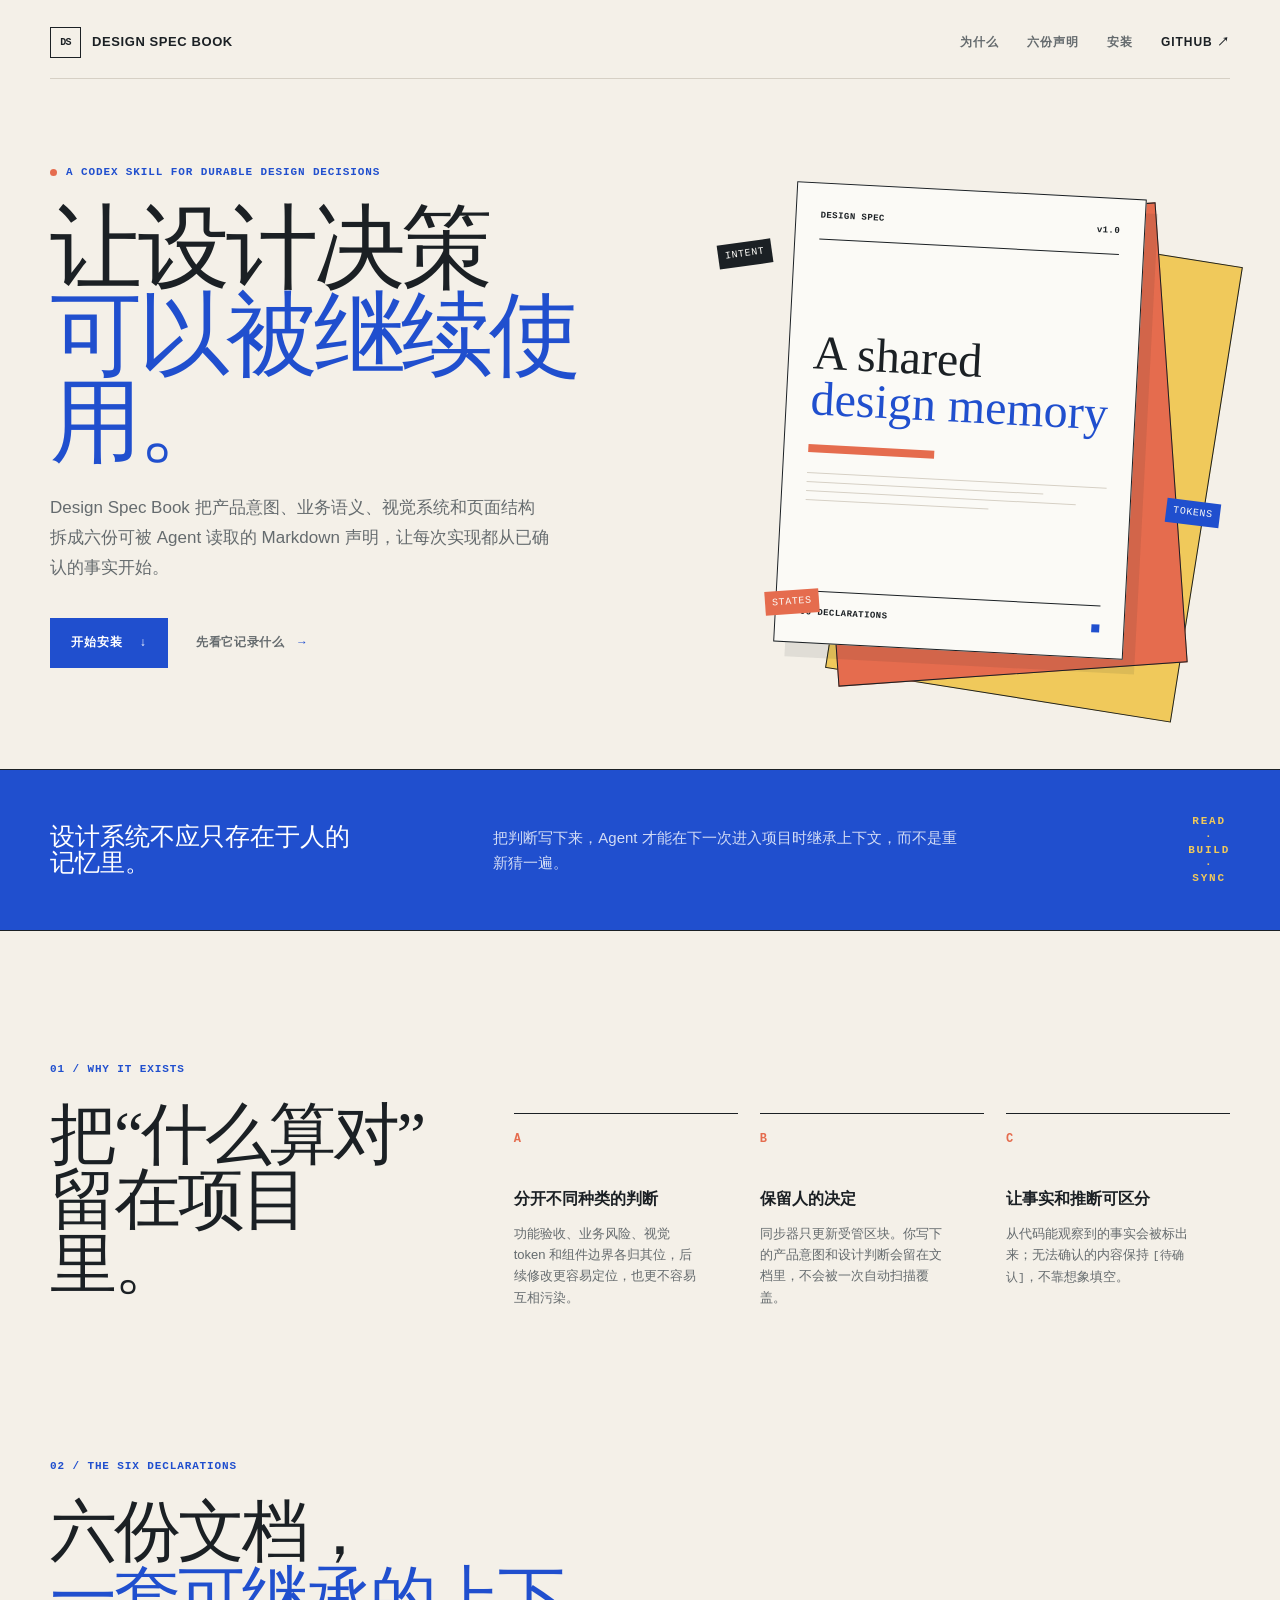
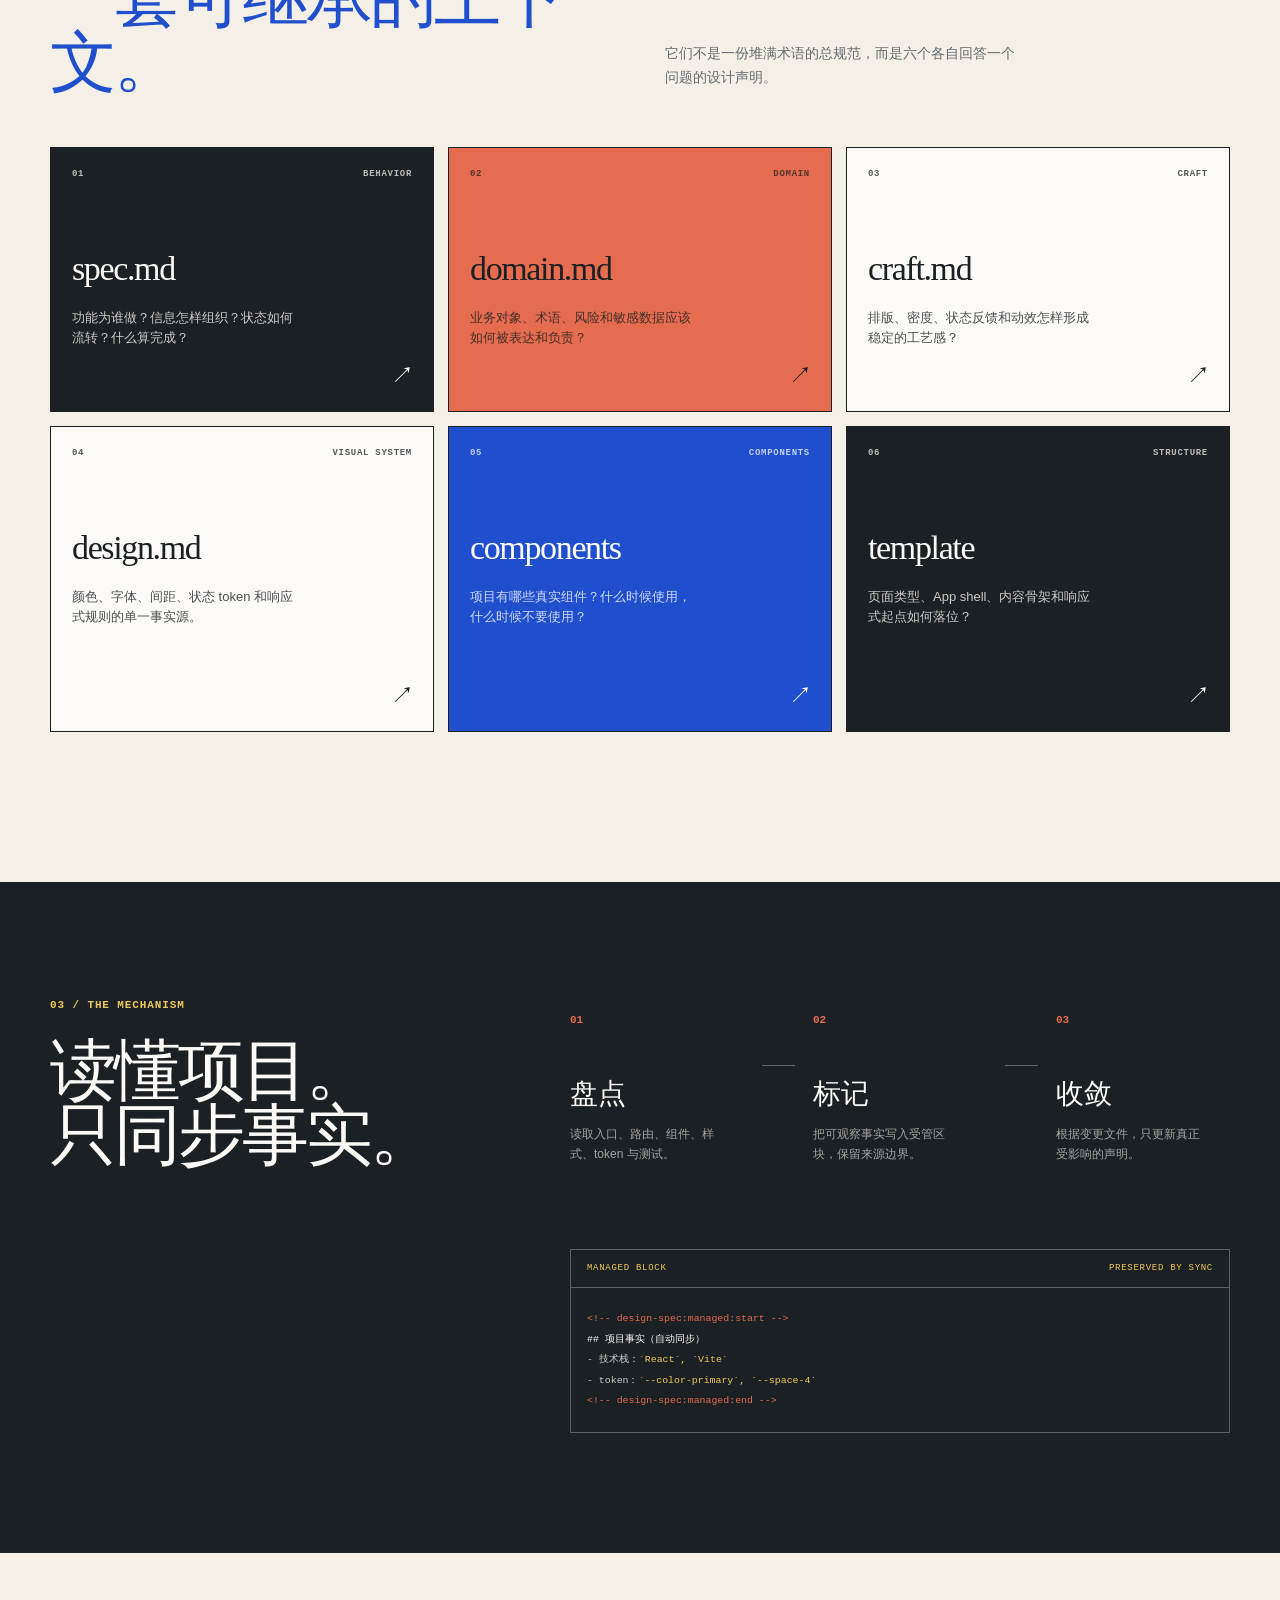
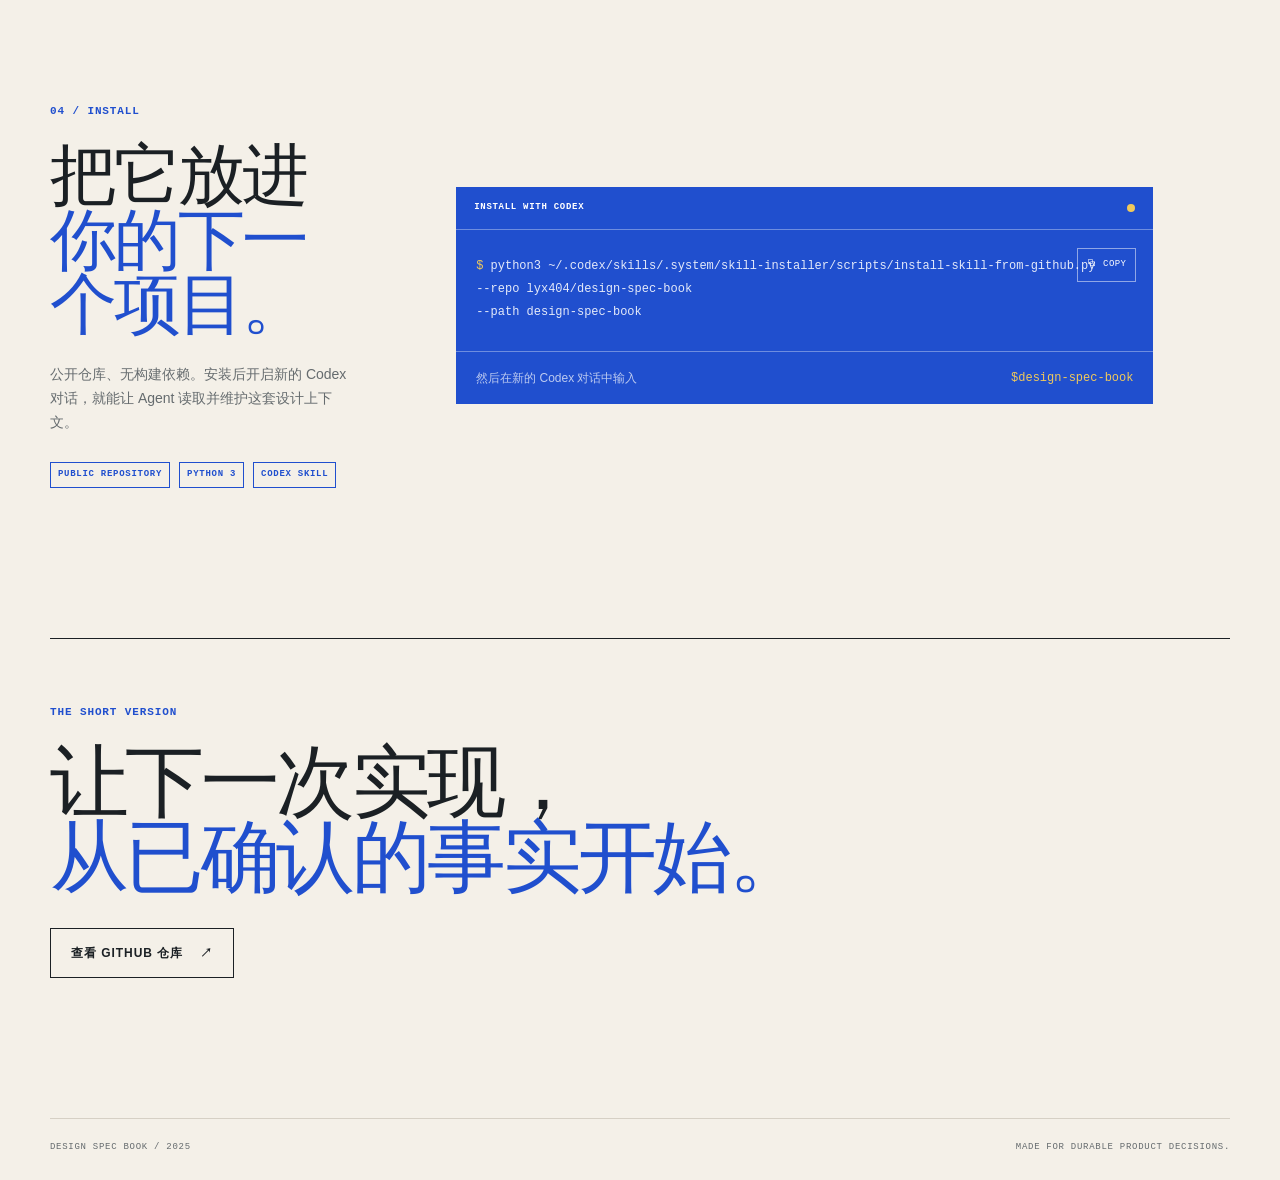
==== index.html @ 571afd81 "Publish introduction site" ====
<!doctype html>
<html lang="zh-CN">
  <head>
    <meta charset="utf-8">
    <meta name="viewport" content="width=device-width, initial-scale=1">
    <meta name="description" content="Design Spec Book：把产品设计判断沉淀成六份可被 Agent 读取、维护和复用的设计声明。">
    <meta name="theme-color" content="#f4f0e8">
    <title>Design Spec Book | 让设计决策可以被继续使用</title>
    <link rel="stylesheet" href="styles.css">
  </head>
  <body>
    <header class="site-header">
      <a class="brand" href="#top" aria-label="Design Spec Book 首页">
        <span class="brand-mark" aria-hidden="true">DS</span>
        <span>Design Spec Book</span>
      </a>
      <nav class="site-nav" aria-label="主导航">
        <a href="#why">为什么</a>
        <a href="#documents">六份声明</a>
        <a href="#install">安装</a>
        <a class="nav-github" href="https://github.com/lyx404/design-spec-book" target="_blank" rel="noreferrer">GitHub <span aria-hidden="true">↗</span></a>
      </nav>
    </header>

    <main id="top">
      <section class="hero section-shell" aria-labelledby="hero-title">
        <div class="hero-copy">
          <p class="eyebrow"><span class="eyebrow-dot" aria-hidden="true"></span> A Codex skill for durable design decisions</p>
          <h1 id="hero-title">让设计决策<br><em>可以被继续使用。</em></h1>
          <p class="hero-lede">Design Spec Book 把产品意图、业务语义、视觉系统和页面结构拆成六份可被 Agent 读取的 Markdown 声明，让每次实现都从已确认的事实开始。</p>
          <div class="hero-actions">
            <a class="button button-primary" href="#install">开始安装 <span aria-hidden="true">↓</span></a>
            <a class="text-link" href="#documents">先看它记录什么 <span aria-hidden="true">→</span></a>
          </div>
        </div>
        <div class="hero-art" aria-label="六份设计声明组成的文档架构示意" role="img">
          <div class="paper paper-back"></div>
          <div class="paper paper-mid"></div>
          <div class="paper paper-front">
            <div class="paper-topline"><span>DESIGN SPEC</span><span>v1.0</span></div>
            <div class="paper-title">A shared<br><strong>design memory</strong></div>
            <div class="paper-rule"></div>
            <div class="paper-lines"><i></i><i></i><i></i><i></i></div>
            <div class="paper-footer"><span>06 DECLARATIONS</span><span class="paper-dot" aria-hidden="true"></span></div>
          </div>
          <span class="art-label label-one">intent</span>
          <span class="art-label label-two">tokens</span>
          <span class="art-label label-three">states</span>
        </div>
      </section>

      <section class="signal-band" aria-label="核心价值">
        <div class="section-shell signal-grid">
          <p class="signal-kicker">设计系统不应只存在于人的记忆里。</p>
          <p class="signal-copy">把判断写下来，Agent 才能在下一次进入项目时继承上下文，而不是重新猜一遍。</p>
          <div class="signal-stamp">READ<br>·<br>BUILD<br>·<br>SYNC</div>
        </div>
      </section>

      <section class="section-shell why-section" id="why" aria-labelledby="why-title">
        <div class="section-heading">
          <p class="eyebrow">01 / Why it exists</p>
          <h2 id="why-title">把“什么算对”<br>留在项目里。</h2>
        </div>
        <div class="why-grid">
          <article class="why-item">
            <span class="why-number">A</span>
            <h3>分开不同种类的判断</h3>
            <p>功能验收、业务风险、视觉 token 和组件边界各归其位，后续修改更容易定位，也更不容易互相污染。</p>
          </article>
          <article class="why-item">
            <span class="why-number">B</span>
            <h3>保留人的决定</h3>
            <p>同步器只更新受管区块。你写下的产品意图和设计判断会留在文档里，不会被一次自动扫描覆盖。</p>
          </article>
          <article class="why-item">
            <span class="why-number">C</span>
            <h3>让事实和推断可区分</h3>
            <p>从代码能观察到的事实会被标出来；无法确认的内容保持 <code>[待确认]</code>，不靠想象填空。</p>
          </article>
        </div>
      </section>

      <section class="section-shell documents-section" id="documents" aria-labelledby="documents-title">
        <div class="section-heading section-heading-wide">
          <p class="eyebrow">02 / The six declarations</p>
          <h2 id="documents-title">六份文档，<br><em>一套可继承的上下文。</em></h2>
          <p class="section-intro">它们不是一份堆满术语的总规范，而是六个各自回答一个问题的设计声明。</p>
        </div>
        <div class="document-grid">
          <article class="doc-card doc-card-dark">
            <div class="doc-card-top"><span>01</span><span>BEHAVIOR</span></div>
            <h3>spec.md</h3>
            <p>功能为谁做？信息怎样组织？状态如何流转？什么算完成？</p>
            <span class="doc-arrow" aria-hidden="true">↗</span>
          </article>
          <article class="doc-card doc-card-coral">
            <div class="doc-card-top"><span>02</span><span>DOMAIN</span></div>
            <h3>domain.md</h3>
            <p>业务对象、术语、风险和敏感数据应该如何被表达和负责？</p>
            <span class="doc-arrow" aria-hidden="true">↗</span>
          </article>
          <article class="doc-card doc-card-paper">
            <div class="doc-card-top"><span>03</span><span>CRAFT</span></div>
            <h3>craft.md</h3>
            <p>排版、密度、状态反馈和动效怎样形成稳定的工艺感？</p>
            <span class="doc-arrow" aria-hidden="true">↗</span>
          </article>
          <article class="doc-card doc-card-paper">
            <div class="doc-card-top"><span>04</span><span>VISUAL SYSTEM</span></div>
            <h3>design.md</h3>
            <p>颜色、字体、间距、状态 token 和响应式规则的单一事实源。</p>
            <span class="doc-arrow" aria-hidden="true">↗</span>
          </article>
          <article class="doc-card doc-card-blue">
            <div class="doc-card-top"><span>05</span><span>COMPONENTS</span></div>
            <h3>components</h3>
            <p>项目有哪些真实组件？什么时候使用，什么时候不要使用？</p>
            <span class="doc-arrow" aria-hidden="true">↗</span>
          </article>
          <article class="doc-card doc-card-tall doc-card-dark">
            <div class="doc-card-top"><span>06</span><span>STRUCTURE</span></div>
            <h3>template</h3>
            <p>页面类型、App shell、内容骨架和响应式起点如何落位？</p>
            <span class="doc-arrow" aria-hidden="true">↗</span>
          </article>
        </div>
      </section>

      <section class="mechanism-section" aria-labelledby="mechanism-title">
        <div class="section-shell mechanism-inner">
          <div class="section-heading">
            <p class="eyebrow">03 / The mechanism</p>
            <h2 id="mechanism-title">读懂项目。<br>只同步事实。</h2>
          </div>
          <div class="mechanism-flow">
            <div class="flow-step"><span class="flow-index">01</span><strong>盘点</strong><p>读取入口、路由、组件、样式、token 与测试。</p></div>
            <div class="flow-line" aria-hidden="true"></div>
            <div class="flow-step"><span class="flow-index">02</span><strong>标记</strong><p>把可观察事实写入受管区块，保留来源边界。</p></div>
            <div class="flow-line" aria-hidden="true"></div>
            <div class="flow-step"><span class="flow-index">03</span><strong>收敛</strong><p>根据变更文件，只更新真正受影响的声明。</p></div>
          </div>
          <div class="managed-example">
            <div class="managed-top"><span>managed block</span><span>preserved by sync</span></div>
            <pre><code><span class="comment">&lt;!-- design-spec:managed:start --&gt;</span>
<span class="heading">## 项目事实（自动同步）</span>
- 技术栈：<span class="value">&#96;React&#96;, &#96;Vite&#96;</span>
- token：<span class="value">&#96;--color-primary&#96;, &#96;--space-4&#96;</span>
<span class="comment">&lt;!-- design-spec:managed:end --&gt;</span></code></pre>
          </div>
        </div>
      </section>

      <section class="install-section section-shell" id="install" aria-labelledby="install-title">
        <div class="install-copy">
          <p class="eyebrow">04 / Install</p>
          <h2 id="install-title">把它放进<br><em>你的下一个项目。</em></h2>
          <p>公开仓库、无构建依赖。安装后开启新的 Codex 对话，就能让 Agent 读取并维护这套设计上下文。</p>
          <div class="install-notes"><span>PUBLIC REPOSITORY</span><span>PYTHON 3</span><span>CODEX SKILL</span></div>
        </div>
        <div class="command-panel">
          <div class="command-panel-head"><span>INSTALL WITH CODEX</span><span class="terminal-light" aria-hidden="true"></span></div>
          <div class="command-box">
            <code><span class="prompt">$</span> python3 ~/.codex/skills/.system/skill-installer/scripts/install-skill-from-github.py<br>  --repo lyx404/design-spec-book<br>  --path design-spec-book</code>
            <button class="copy-button" type="button" data-copy="python3 ~/.codex/skills/.system/skill-installer/scripts/install-skill-from-github.py --repo lyx404/design-spec-book --path design-spec-book" aria-label="复制安装命令" title="复制安装命令"><span aria-hidden="true">⧉</span><span class="copy-label">Copy</span></button>
          </div>
          <div class="command-next"><span>然后在新的 Codex 对话中输入</span><code>$design-spec-book</code></div>
        </div>
      </section>

      <section class="closing-section section-shell" aria-labelledby="closing-title">
        <div class="closing-rule"></div>
        <p class="eyebrow">The short version</p>
        <h2 id="closing-title">让下一次实现，<br><span>从已确认的事实开始。</span></h2>
        <a class="button button-secondary" href="https://github.com/lyx404/design-spec-book" target="_blank" rel="noreferrer">查看 GitHub 仓库 <span aria-hidden="true">↗</span></a>
      </section>
    </main>

    <footer class="site-footer section-shell">
      <span>DESIGN SPEC BOOK / 2025</span>
      <span>Made for durable product decisions.</span>
    </footer>

    <script src="app.js"></script>
  </body>
</html>
---- styles.css ----
:root {
  --canvas: #f4f0e8;
  --paper: #fbfaf6;
  --ink: #1b2024;
  --muted: #656b6e;
  --line: #d6d0c5;
  --blue: #204fce;
  --blue-deep: #102e7c;
  --coral: #e56c4e;
  --yellow: #f0c95b;
  --sans: "Avenir Next", "Helvetica Neue", "Noto Sans SC", sans-serif;
  --display: "Iowan Old Style", "Baskerville", "Times New Roman", serif;
  --mono: "SFMono-Regular", "Cascadia Code", "Roboto Mono", monospace;
  --max: 1180px;
}

* { box-sizing: border-box; }
html { scroll-behavior: smooth; }
body { margin: 0; background: var(--canvas); color: var(--ink); font-family: var(--sans); font-size: 16px; line-height: 1.55; }
a { color: inherit; text-decoration: none; }
button { font: inherit; }
.section-shell { width: min(var(--max), calc(100% - 64px)); margin: 0 auto; }
.site-header { display: flex; align-items: center; justify-content: space-between; width: min(var(--max), calc(100% - 64px)); margin: 0 auto; padding: 27px 0 20px; border-bottom: 1px solid var(--line); }
.brand { display: inline-flex; align-items: center; gap: 11px; font-size: 13px; font-weight: 700; letter-spacing: .045em; text-transform: uppercase; }
.brand-mark { display: grid; width: 31px; height: 31px; place-items: center; border: 1px solid var(--ink); font-family: var(--mono); font-size: 10px; letter-spacing: -.08em; }
.site-nav { display: flex; align-items: center; gap: 28px; color: var(--muted); font-size: 12px; font-weight: 600; letter-spacing: .08em; text-transform: uppercase; }
.site-nav a { transition: color .2s ease; }
.site-nav a:hover, .site-nav a:focus-visible { color: var(--blue); }
.nav-github { color: var(--ink); }
.hero { display: grid; grid-template-columns: minmax(0, 1.04fr) minmax(390px, .96fr); align-items: center; min-height: 690px; gap: 80px; padding: 68px 0 84px; }
.eyebrow { display: flex; align-items: center; gap: 9px; margin: 0 0 24px; color: var(--blue); font-family: var(--mono); font-size: 11px; font-weight: 600; letter-spacing: .08em; text-transform: uppercase; }
.eyebrow-dot { width: 7px; height: 7px; border-radius: 50%; background: var(--coral); }
h1, h2, h3, p { margin-top: 0; }
h1, h2 { letter-spacing: -.045em; }
h1 { max-width: 650px; margin-bottom: 28px; font-family: var(--display); font-size: clamp(58px, 7.2vw, 100px); font-weight: 400; line-height: .94; }
h1 em, h2 em { color: var(--blue); font-style: normal; }
.hero-lede { max-width: 500px; margin-bottom: 35px; color: var(--muted); font-size: 17px; line-height: 1.75; }
.hero-actions { display: flex; align-items: center; gap: 28px; }
.button { display: inline-flex; align-items: center; gap: 17px; min-height: 50px; padding: 0 20px; border: 1px solid transparent; font-size: 12px; font-weight: 700; letter-spacing: .08em; text-transform: uppercase; transition: transform .2s ease, background-color .2s ease, color .2s ease; }
.button:hover, .button:focus-visible { transform: translateY(-2px); }
.button-primary { background: var(--blue); color: white; }
.button-primary:hover, .button-primary:focus-visible { background: var(--blue-deep); }
.button-secondary { border-color: var(--ink); }
.button-secondary:hover, .button-secondary:focus-visible { background: var(--ink); color: var(--paper); }
.text-link { color: var(--muted); font-size: 12px; font-weight: 700; letter-spacing: .06em; text-transform: uppercase; }
.text-link span { display: inline-block; margin-left: 7px; color: var(--blue); transition: transform .2s ease; }
.text-link:hover span, .text-link:focus-visible span { transform: translateX(4px); }
.hero-art { position: relative; min-height: 470px; }
.paper { position: absolute; width: min(350px, 72%); aspect-ratio: .76; border: 1px solid var(--ink); }
.paper-back { top: 12%; right: 4%; background: var(--yellow); transform: rotate(9deg); }
.paper-mid { top: 7%; right: 11%; background: var(--coral); transform: rotate(-4deg); }
.paper-front { top: 2%; right: 18%; display: flex; flex-direction: column; padding: 26px 24px 22px; background: var(--paper); box-shadow: 12px 14px 0 rgba(27, 32, 36, .09); transform: rotate(3deg); }
.paper-topline, .paper-footer { display: flex; align-items: center; justify-content: space-between; font-family: var(--mono); font-size: 9px; font-weight: 700; letter-spacing: .05em; }
.paper-topline { padding-bottom: 15px; border-bottom: 1px solid var(--ink); }
.paper-title { margin-top: auto; margin-bottom: 23px; font-family: var(--display); font-size: clamp(30px, 3.8vw, 48px); line-height: .96; }
.paper-title strong { color: var(--blue); font-weight: 400; }
.paper-rule { height: 8px; width: 42%; margin-bottom: 20px; background: var(--coral); }
.paper-lines { display: grid; gap: 8px; margin-bottom: auto; }
.paper-lines i { display: block; height: 1px; width: 100%; background: var(--line); }
.paper-lines i:nth-child(2) { width: 79%; }
.paper-lines i:nth-child(3) { width: 90%; }
.paper-lines i:nth-child(4) { width: 61%; }
.paper-footer { padding-top: 15px; border-top: 1px solid var(--ink); }
.paper-dot { width: 8px; height: 8px; background: var(--blue); }
.art-label { position: absolute; padding: 4px 7px; background: var(--ink); color: var(--paper); font-family: var(--mono); font-size: 10px; letter-spacing: .06em; text-transform: uppercase; }
.label-one { top: 13%; left: 3%; transform: rotate(-8deg); }
.label-two { top: 68%; right: 2%; background: var(--blue); transform: rotate(7deg); }
.label-three { bottom: 8%; left: 12%; background: var(--coral); transform: rotate(-4deg); }
.signal-band { border-top: 1px solid var(--ink); border-bottom: 1px solid var(--ink); background: var(--blue); color: white; }
.signal-grid { display: grid; grid-template-columns: 1.1fr 1.5fr .4fr; align-items: center; min-height: 160px; gap: 40px; }
.signal-kicker { max-width: 300px; margin: 0; font-family: var(--display); font-size: 25px; line-height: 1.05; }
.signal-copy { max-width: 470px; margin: 0; color: rgba(255, 255, 255, .8); font-size: 15px; line-height: 1.7; }
.signal-stamp { justify-self: end; color: var(--yellow); font-family: var(--mono); font-size: 11px; font-weight: 700; letter-spacing: .16em; line-height: 1.3; text-align: center; }
.why-section { display: grid; grid-template-columns: minmax(230px, .75fr) 1.4fr; gap: 80px; padding: 130px 0 150px; }
.section-heading h2 { margin-bottom: 0; font-family: var(--display); font-size: clamp(45px, 5.2vw, 72px); font-weight: 400; line-height: .98; }
.why-grid { display: grid; grid-template-columns: repeat(3, 1fr); gap: 22px; padding-top: 52px; }
.why-item { padding-top: 16px; border-top: 1px solid var(--ink); }
.why-number { display: block; margin-bottom: 40px; color: var(--coral); font-family: var(--mono); font-size: 12px; font-weight: 700; }
.why-item h3 { max-width: 175px; margin-bottom: 14px; font-size: 16px; line-height: 1.25; }
.why-item p { max-width: 190px; margin: 0; color: var(--muted); font-size: 13px; line-height: 1.65; }
code { font-family: var(--mono); font-size: .9em; }
.documents-section { padding: 0 0 150px; }
.section-heading-wide { display: grid; grid-template-columns: 1fr 1fr; column-gap: 50px; align-items: end; margin-bottom: 52px; }
.section-heading-wide .eyebrow { grid-column: 1 / -1; }
.section-intro { max-width: 350px; margin: 0 0 5px; color: var(--muted); font-size: 14px; line-height: 1.7; }
.document-grid { display: grid; grid-template-columns: repeat(3, 1fr); gap: 14px; }
.doc-card { position: relative; min-height: 265px; padding: 20px 21px 21px; border: 1px solid var(--ink); transition: transform .22s ease; }
.doc-card:hover { transform: translateY(-5px); }
.doc-card-dark { background: var(--ink); color: var(--paper); }
.doc-card-coral { background: var(--coral); color: var(--ink); }
.doc-card-paper { background: var(--paper); }
.doc-card-blue { background: var(--blue); color: white; }
.doc-card-tall { min-height: 306px; }
.doc-card-top { display: flex; justify-content: space-between; color: inherit; font-family: var(--mono); font-size: 9px; font-weight: 700; letter-spacing: .08em; opacity: .72; }
.doc-card h3 { margin: 61px 0 12px; font-family: var(--display); font-size: 34px; font-weight: 400; letter-spacing: -.04em; }
.doc-card p { max-width: 225px; margin: 0; font-size: 13px; line-height: 1.6; opacity: .78; }
.doc-arrow { position: absolute; right: 19px; bottom: 17px; font-size: 23px; }
.mechanism-section { background: var(--ink); color: var(--paper); }
.mechanism-inner { display: grid; grid-template-columns: .8fr 1.2fr; gap: 80px; padding-top: 115px; padding-bottom: 120px; }
.mechanism-inner .eyebrow { color: var(--yellow); }
.mechanism-flow { display: grid; grid-template-columns: 1fr auto 1fr auto 1fr; align-items: start; gap: 18px; padding-top: 15px; }
.flow-index { display: block; margin-bottom: 43px; color: var(--coral); font-family: var(--mono); font-size: 11px; font-weight: 700; }
.flow-step strong { display: block; margin-bottom: 10px; font-family: var(--display); font-size: 28px; font-weight: 400; }
.flow-step p { max-width: 145px; margin: 0; color: rgba(251, 250, 246, .6); font-size: 12px; line-height: 1.65; }
.flow-line { width: 33px; height: 1px; margin-top: 53px; background: rgba(251, 250, 246, .3); }
.managed-example { grid-column: 2; margin-top: 0; border: 1px solid rgba(251, 250, 246, .3); }
.managed-top { display: flex; justify-content: space-between; padding: 12px 16px; border-bottom: 1px solid rgba(251, 250, 246, .3); color: var(--yellow); font-family: var(--mono); font-size: 9px; letter-spacing: .08em; text-transform: uppercase; }
.managed-example pre { overflow-x: auto; margin: 0; padding: 20px 16px 22px; color: rgba(251, 250, 246, .78); font-family: var(--mono); font-size: 11px; line-height: 1.85; }
.managed-example .comment { color: var(--coral); }
.managed-example .heading { color: var(--paper); }
.managed-example .value { color: var(--yellow); }
.install-section { display: grid; grid-template-columns: .8fr 1.2fr; align-items: center; gap: 100px; padding-top: 150px; padding-bottom: 150px; }
.install-copy h2 { margin-bottom: 25px; font-family: var(--display); font-size: clamp(46px, 5.2vw, 74px); font-weight: 400; line-height: .97; }
.install-copy > p:not(.eyebrow) { max-width: 360px; margin-bottom: 28px; color: var(--muted); font-size: 14px; line-height: 1.7; }
.install-notes { display: flex; flex-wrap: wrap; gap: 9px; color: var(--blue); font-family: var(--mono); font-size: 9px; font-weight: 700; letter-spacing: .08em; }
.install-notes span { padding: 5px 7px; border: 1px solid var(--blue); }
.command-panel { background: var(--blue); color: white; }
.command-panel-head { display: flex; align-items: center; justify-content: space-between; padding: 14px 18px; border-bottom: 1px solid rgba(255, 255, 255, .35); font-family: var(--mono); font-size: 9px; font-weight: 700; letter-spacing: .08em; }
.terminal-light { width: 8px; height: 8px; border-radius: 50%; background: var(--yellow); }
.command-box { position: relative; padding: 25px 58px 27px 20px; }
.command-box code { display: block; color: rgba(255, 255, 255, .88); font-size: 12px; line-height: 1.9; white-space: nowrap; }
.prompt { color: var(--yellow); }
.copy-button { position: absolute; top: 18px; right: 17px; display: inline-flex; align-items: center; gap: 7px; min-height: 34px; padding: 0 9px; border: 1px solid rgba(255, 255, 255, .5); background: transparent; color: white; cursor: pointer; font-family: var(--mono); font-size: 9px; letter-spacing: .05em; text-transform: uppercase; transition: background-color .2s ease, color .2s ease; }
.copy-button:hover, .copy-button:focus-visible { background: white; color: var(--blue); }
.command-next { display: flex; align-items: center; justify-content: space-between; gap: 20px; padding: 17px 20px; border-top: 1px solid rgba(255, 255, 255, .35); color: rgba(255, 255, 255, .7); font-size: 12px; }
.command-next code { color: var(--yellow); font-size: 12px; }
.closing-section { padding-bottom: 140px; }
.closing-rule { width: 100%; height: 1px; margin-bottom: 65px; background: var(--ink); }
.closing-section h2 { margin-bottom: 34px; font-family: var(--display); font-size: clamp(48px, 6.2vw, 88px); font-weight: 400; line-height: .94; }
.closing-section h2 span { color: var(--blue); }
.site-footer { display: flex; justify-content: space-between; padding: 22px 0 25px; border-top: 1px solid var(--line); color: var(--muted); font-family: var(--mono); font-size: 9px; letter-spacing: .08em; text-transform: uppercase; }

:focus-visible { outline: 3px solid var(--coral); outline-offset: 4px; }
@media (max-width: 860px) {
  .section-shell, .site-header { width: min(100% - 40px, var(--max)); }
  .site-nav { gap: 14px; }
  .site-nav a:not(.nav-github) { display: none; }
  .hero { grid-template-columns: 1fr; gap: 40px; min-height: auto; padding: 78px 0 80px; }
  .hero-art { min-height: 420px; max-width: 520px; width: 100%; margin: 0 auto; }
  .paper-front { right: 20%; }
  .signal-grid { grid-template-columns: 1fr 1fr; min-height: auto; padding: 33px 0; }
  .signal-stamp { display: none; }
  .why-section, .mechanism-inner, .install-section { grid-template-columns: 1fr; gap: 45px; }
  .why-section { padding: 95px 0 110px; }
  .why-grid { padding-top: 0; }
  .mechanism-inner { padding-top: 90px; padding-bottom: 95px; }
  .managed-example { grid-column: auto; }
  .install-section { padding-top: 105px; padding-bottom: 110px; }
}
@media (max-width: 570px) {
  .section-shell, .site-header { width: calc(100% - 32px); }
  .site-header { padding-top: 19px; }
  .brand { font-size: 11px; }
  .nav-github { font-size: 10px; }
  h1 { font-size: clamp(51px, 15vw, 75px); }
  .hero-lede { font-size: 15px; }
  .hero-actions { align-items: flex-start; flex-direction: column; gap: 21px; }
  .hero-art { min-height: 330px; }
  .paper { width: 63%; }
  .paper-front { right: 18%; }
  .paper-title { font-size: 32px; }
  .label-one { left: 0; }
  .label-two { right: 0; }
  .signal-grid { grid-template-columns: 1fr; gap: 16px; }
  .signal-kicker { font-size: 23px; }
  .why-grid, .document-grid { grid-template-columns: 1fr; }
  .why-item p { max-width: 290px; }
  .section-heading-wide { display: block; }
  .section-heading-wide .section-intro { margin-top: 23px; }
  .doc-card, .doc-card-tall { min-height: 235px; }
  .mechanism-flow { grid-template-columns: 1fr; gap: 25px; }
  .flow-line { width: 100%; height: 1px; margin: 0; }
  .flow-index { margin-bottom: 17px; }
  .flow-step p { max-width: 250px; }
  .command-box code { font-size: 10px; white-space: normal; word-break: break-word; }
  .copy-button { top: auto; right: 16px; bottom: 16px; }
  .command-box { padding-bottom: 70px; }
  .command-next { align-items: flex-start; flex-direction: column; gap: 7px; }
  .site-footer { align-items: flex-start; flex-direction: column; gap: 9px; }
}
@media (prefers-reduced-motion: reduce) {
  *, *::before, *::after { scroll-behavior: auto !important; transition-duration: .01ms !important; animation-duration: .01ms !important; animation-iteration-count: 1 !important; }
}
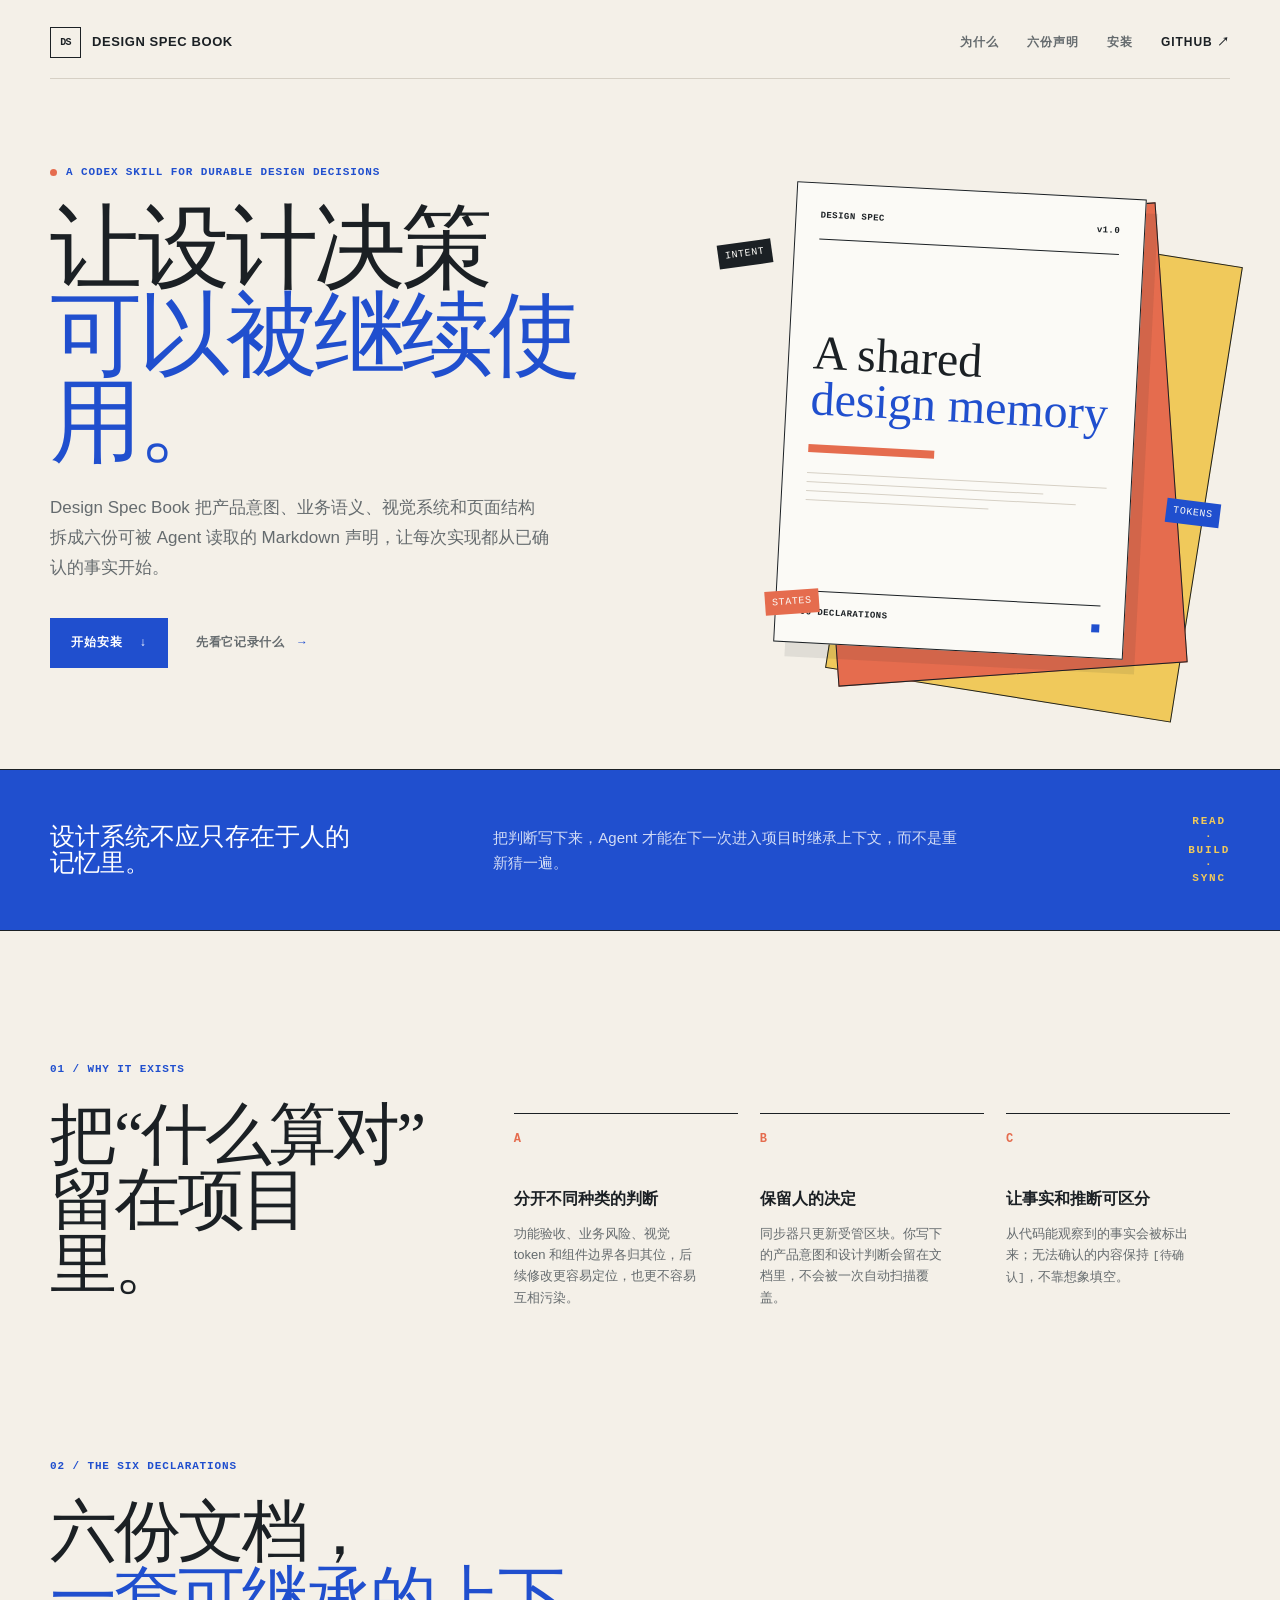
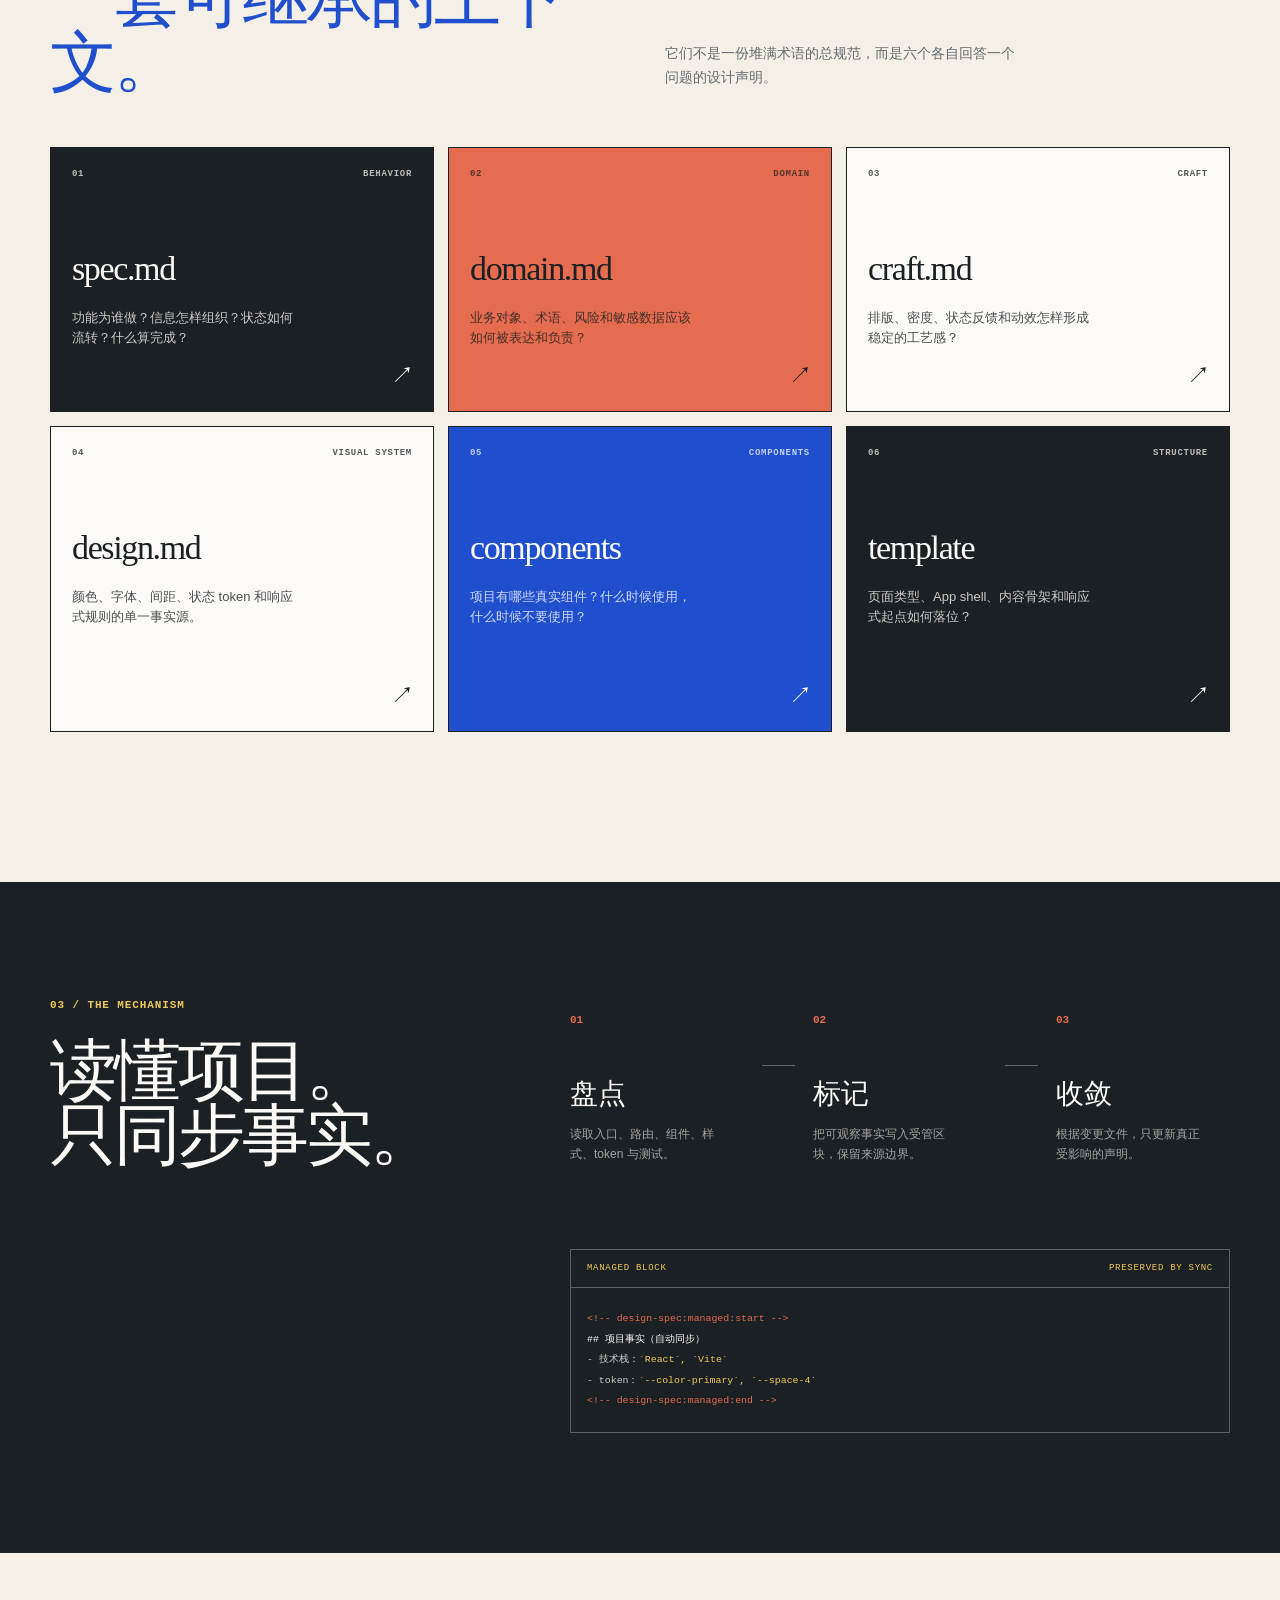
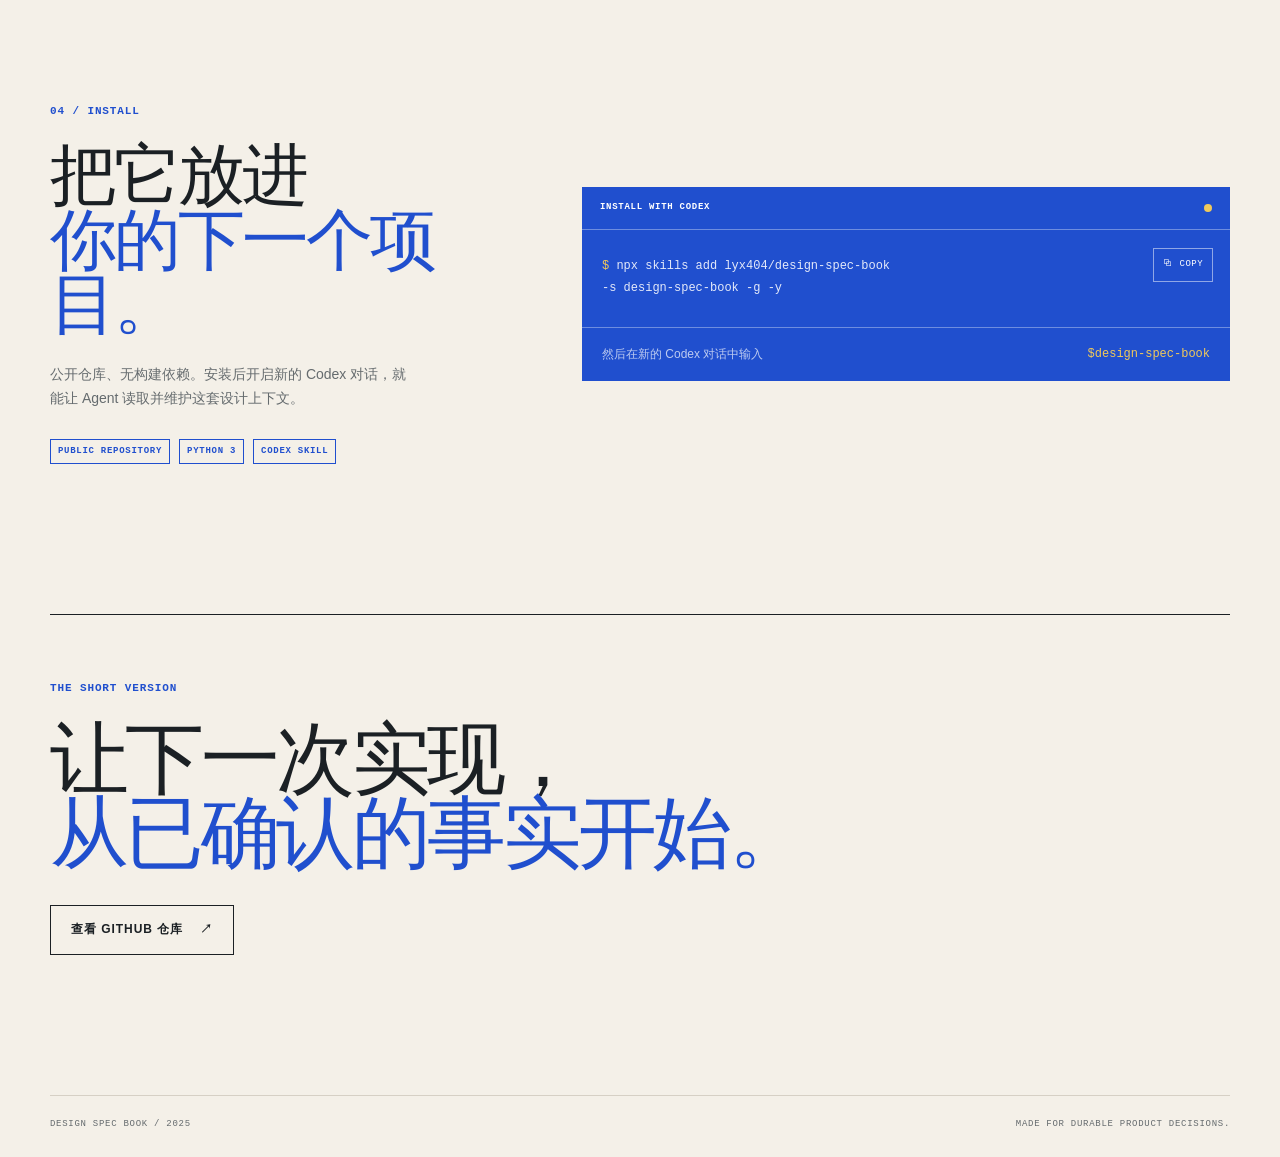
==== commit 01620df8: "Shorten install command on intro site" ====
--- a/index.html
+++ b/index.html
@@ -161,8 +161,8 @@
         <div class="command-panel">
           <div class="command-panel-head"><span>INSTALL WITH CODEX</span><span class="terminal-light" aria-hidden="true"></span></div>
           <div class="command-box">
-            <code><span class="prompt">$</span> python3 ~/.codex/skills/.system/skill-installer/scripts/install-skill-from-github.py<br>  --repo lyx404/design-spec-book<br>  --path design-spec-book</code>
-            <button class="copy-button" type="button" data-copy="python3 ~/.codex/skills/.system/skill-installer/scripts/install-skill-from-github.py --repo lyx404/design-spec-book --path design-spec-book" aria-label="复制安装命令" title="复制安装命令"><span aria-hidden="true">⧉</span><span class="copy-label">Copy</span></button>
+            <code><span class="prompt">$</span> npx skills add lyx404/design-spec-book<br>  -s design-spec-book -g -y</code>
+            <button class="copy-button" type="button" data-copy="npx skills add lyx404/design-spec-book -s design-spec-book -g -y" aria-label="复制安装命令" title="复制安装命令"><span aria-hidden="true">⧉</span><span class="copy-label">Copy</span></button>
           </div>
           <div class="command-next"><span>然后在新的 Codex 对话中输入</span><code>$design-spec-book</code></div>
         </div>
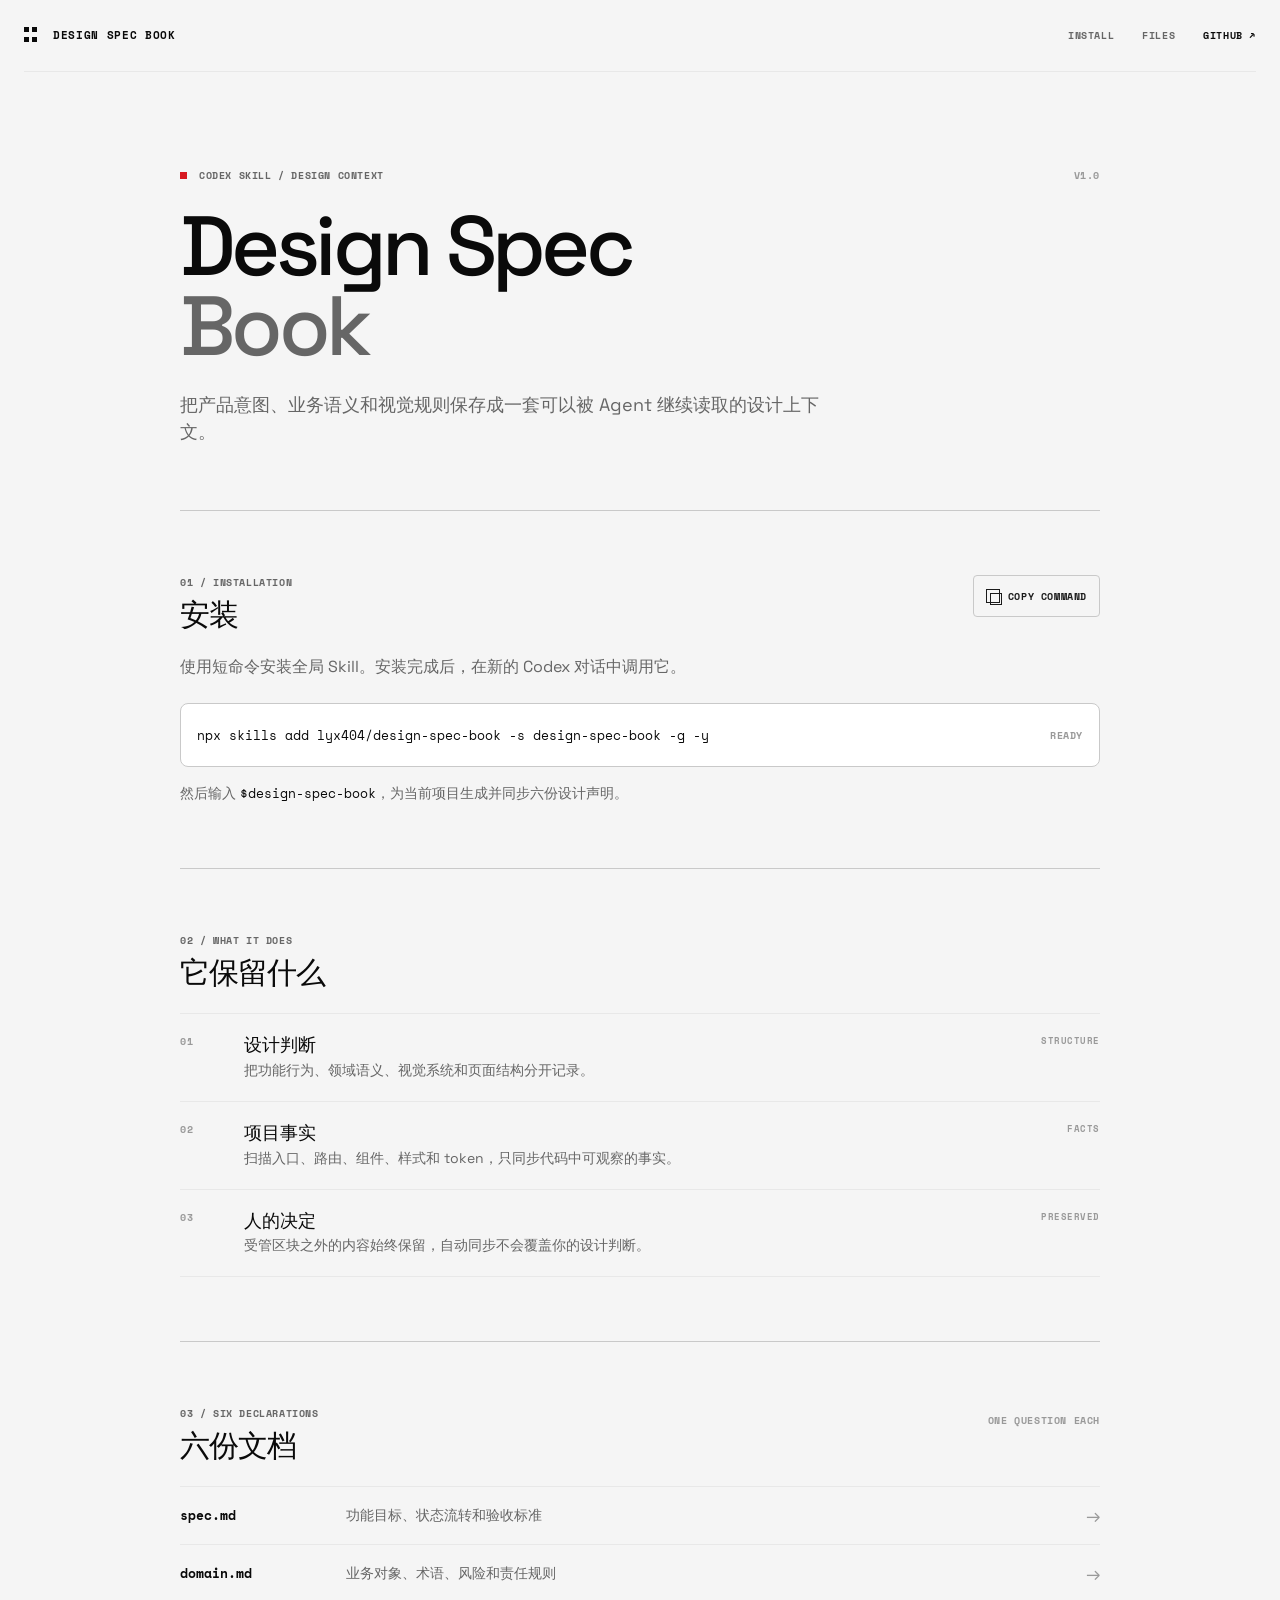
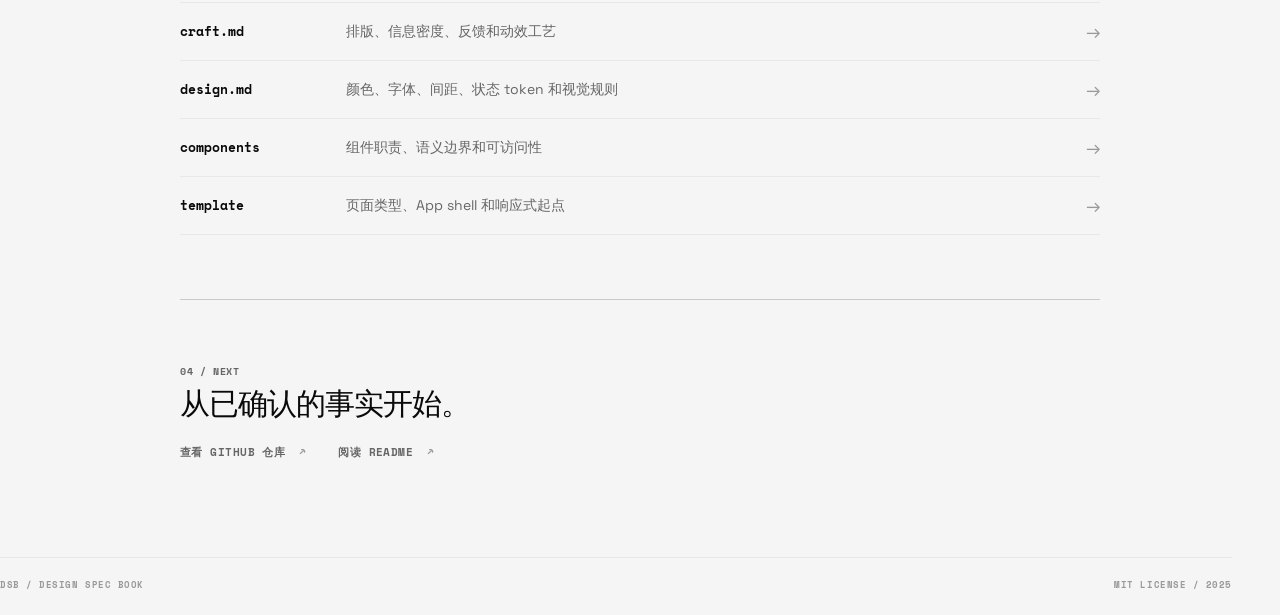
==== commit 9647ada6: "Publish Nothing-style intro site" ====
--- a/index.html
+++ b/index.html
@@ -3,182 +3,127 @@
   <head>
     <meta charset="utf-8">
     <meta name="viewport" content="width=device-width, initial-scale=1">
-    <meta name="description" content="Design Spec Book：把产品设计判断沉淀成六份可被 Agent 读取、维护和复用的设计声明。">
-    <meta name="theme-color" content="#f4f0e8">
-    <title>Design Spec Book | 让设计决策可以被继续使用</title>
+    <meta name="description" content="Design Spec Book：为 Codex 保存可持续使用的产品设计上下文。">
+    <meta name="theme-color" content="#f5f5f5">
+    <title>Design Spec Book / Installation</title>
+    <link rel="preconnect" href="https://fonts.googleapis.com">
+    <link rel="preconnect" href="https://fonts.gstatic.com" crossorigin>
+    <link href="https://fonts.googleapis.com/css2?family=Space+Grotesk:wght@400;500;600;700&family=Space+Mono:wght@400;700&display=swap" rel="stylesheet">
     <link rel="stylesheet" href="styles.css">
   </head>
   <body>
-    <header class="site-header">
+    <header class="topbar">
       <a class="brand" href="#top" aria-label="Design Spec Book 首页">
-        <span class="brand-mark" aria-hidden="true">DS</span>
-        <span>Design Spec Book</span>
+        <span class="brand-mark" aria-hidden="true"><i></i><i></i><i></i><i></i></span>
+        <span>DESIGN SPEC BOOK</span>
       </a>
-      <nav class="site-nav" aria-label="主导航">
-        <a href="#why">为什么</a>
-        <a href="#documents">六份声明</a>
-        <a href="#install">安装</a>
-        <a class="nav-github" href="https://github.com/lyx404/design-spec-book" target="_blank" rel="noreferrer">GitHub <span aria-hidden="true">↗</span></a>
+      <nav class="topnav" aria-label="页面导航">
+        <a href="#installation">INSTALL</a>
+        <a href="#declarations">FILES</a>
+        <a class="github-link" href="https://github.com/lyx404/design-spec-book" target="_blank" rel="noreferrer">GITHUB <span aria-hidden="true">↗</span></a>
       </nav>
     </header>
 
-    <main id="top">
-      <section class="hero section-shell" aria-labelledby="hero-title">
-        <div class="hero-copy">
-          <p class="eyebrow"><span class="eyebrow-dot" aria-hidden="true"></span> A Codex skill for durable design decisions</p>
-          <h1 id="hero-title">让设计决策<br><em>可以被继续使用。</em></h1>
-          <p class="hero-lede">Design Spec Book 把产品意图、业务语义、视觉系统和页面结构拆成六份可被 Agent 读取的 Markdown 声明，让每次实现都从已确认的事实开始。</p>
-          <div class="hero-actions">
-            <a class="button button-primary" href="#install">开始安装 <span aria-hidden="true">↓</span></a>
-            <a class="text-link" href="#documents">先看它记录什么 <span aria-hidden="true">→</span></a>
+    <main id="top" class="doc-shell">
+      <section class="intro" aria-labelledby="page-title">
+        <div class="meta-line">
+          <span class="signal-dot" aria-hidden="true"></span>
+          <span>CODEX SKILL / DESIGN CONTEXT</span>
+          <span>V1.0</span>
+        </div>
+        <h1 id="page-title">Design Spec<br><span>Book</span></h1>
+        <p class="lead">把产品意图、业务语义和视觉规则保存成一套可以被 Agent 继续读取的设计上下文。</p>
+      </section>
+
+      <section class="doc-section" id="installation" aria-labelledby="installation-title">
+        <div class="section-heading">
+          <div>
+            <p class="section-label">01 / INSTALLATION</p>
+            <h2 id="installation-title">安装</h2>
+          </div>
+          <button class="copy-button" type="button" data-copy="npx skills add lyx404/design-spec-book -s design-spec-book -g -y" aria-label="复制安装命令">
+            <span class="copy-icon" aria-hidden="true"></span>
+            <span class="copy-label">COPY COMMAND</span>
+          </button>
+        </div>
+        <p class="section-copy">使用短命令安装全局 Skill。安装完成后，在新的 Codex 对话中调用它。</p>
+        <div class="command-row">
+          <code>npx skills add lyx404/design-spec-book -s design-spec-book -g -y</code>
+          <span class="command-status" role="status" aria-live="polite">READY</span>
+        </div>
+        <p class="usage-line">然后输入 <code>$design-spec-book</code>，为当前项目生成并同步六份设计声明。</p>
+      </section>
+
+      <section class="doc-section" id="features" aria-labelledby="features-title">
+        <div class="section-heading">
+          <div>
+            <p class="section-label">02 / WHAT IT DOES</p>
+            <h2 id="features-title">它保留什么</h2>
           </div>
         </div>
-        <div class="hero-art" aria-label="六份设计声明组成的文档架构示意" role="img">
-          <div class="paper paper-back"></div>
-          <div class="paper paper-mid"></div>
-          <div class="paper paper-front">
-            <div class="paper-topline"><span>DESIGN SPEC</span><span>v1.0</span></div>
-            <div class="paper-title">A shared<br><strong>design memory</strong></div>
-            <div class="paper-rule"></div>
-            <div class="paper-lines"><i></i><i></i><i></i><i></i></div>
-            <div class="paper-footer"><span>06 DECLARATIONS</span><span class="paper-dot" aria-hidden="true"></span></div>
-          </div>
-          <span class="art-label label-one">intent</span>
-          <span class="art-label label-two">tokens</span>
-          <span class="art-label label-three">states</span>
-        </div>
-      </section>
-
-      <section class="signal-band" aria-label="核心价值">
-        <div class="section-shell signal-grid">
-          <p class="signal-kicker">设计系统不应只存在于人的记忆里。</p>
-          <p class="signal-copy">把判断写下来，Agent 才能在下一次进入项目时继承上下文，而不是重新猜一遍。</p>
-          <div class="signal-stamp">READ<br>·<br>BUILD<br>·<br>SYNC</div>
-        </div>
-      </section>
-
-      <section class="section-shell why-section" id="why" aria-labelledby="why-title">
-        <div class="section-heading">
-          <p class="eyebrow">01 / Why it exists</p>
-          <h2 id="why-title">把“什么算对”<br>留在项目里。</h2>
-        </div>
-        <div class="why-grid">
-          <article class="why-item">
-            <span class="why-number">A</span>
-            <h3>分开不同种类的判断</h3>
-            <p>功能验收、业务风险、视觉 token 和组件边界各归其位，后续修改更容易定位，也更不容易互相污染。</p>
+        <div class="feature-list">
+          <article class="feature-row">
+            <span class="row-index">01</span>
+            <div>
+              <h3>设计判断</h3>
+              <p>把功能行为、领域语义、视觉系统和页面结构分开记录。</p>
+            </div>
+            <span class="row-tag">STRUCTURE</span>
           </article>
-          <article class="why-item">
-            <span class="why-number">B</span>
-            <h3>保留人的决定</h3>
-            <p>同步器只更新受管区块。你写下的产品意图和设计判断会留在文档里，不会被一次自动扫描覆盖。</p>
+          <article class="feature-row">
+            <span class="row-index">02</span>
+            <div>
+              <h3>项目事实</h3>
+              <p>扫描入口、路由、组件、样式和 token，只同步代码中可观察的事实。</p>
+            </div>
+            <span class="row-tag">FACTS</span>
           </article>
-          <article class="why-item">
-            <span class="why-number">C</span>
-            <h3>让事实和推断可区分</h3>
-            <p>从代码能观察到的事实会被标出来；无法确认的内容保持 <code>[待确认]</code>，不靠想象填空。</p>
+          <article class="feature-row">
+            <span class="row-index">03</span>
+            <div>
+              <h3>人的决定</h3>
+              <p>受管区块之外的内容始终保留，自动同步不会覆盖你的设计判断。</p>
+            </div>
+            <span class="row-tag">PRESERVED</span>
           </article>
         </div>
       </section>
 
-      <section class="section-shell documents-section" id="documents" aria-labelledby="documents-title">
-        <div class="section-heading section-heading-wide">
-          <p class="eyebrow">02 / The six declarations</p>
-          <h2 id="documents-title">六份文档，<br><em>一套可继承的上下文。</em></h2>
-          <p class="section-intro">它们不是一份堆满术语的总规范，而是六个各自回答一个问题的设计声明。</p>
+      <section class="doc-section" id="declarations" aria-labelledby="declarations-title">
+        <div class="section-heading">
+          <div>
+            <p class="section-label">03 / SIX DECLARATIONS</p>
+            <h2 id="declarations-title">六份文档</h2>
+          </div>
+          <span class="section-note">ONE QUESTION EACH</span>
         </div>
-        <div class="document-grid">
-          <article class="doc-card doc-card-dark">
-            <div class="doc-card-top"><span>01</span><span>BEHAVIOR</span></div>
-            <h3>spec.md</h3>
-            <p>功能为谁做？信息怎样组织？状态如何流转？什么算完成？</p>
-            <span class="doc-arrow" aria-hidden="true">↗</span>
-          </article>
-          <article class="doc-card doc-card-coral">
-            <div class="doc-card-top"><span>02</span><span>DOMAIN</span></div>
-            <h3>domain.md</h3>
-            <p>业务对象、术语、风险和敏感数据应该如何被表达和负责？</p>
-            <span class="doc-arrow" aria-hidden="true">↗</span>
-          </article>
-          <article class="doc-card doc-card-paper">
-            <div class="doc-card-top"><span>03</span><span>CRAFT</span></div>
-            <h3>craft.md</h3>
-            <p>排版、密度、状态反馈和动效怎样形成稳定的工艺感？</p>
-            <span class="doc-arrow" aria-hidden="true">↗</span>
-          </article>
-          <article class="doc-card doc-card-paper">
-            <div class="doc-card-top"><span>04</span><span>VISUAL SYSTEM</span></div>
-            <h3>design.md</h3>
-            <p>颜色、字体、间距、状态 token 和响应式规则的单一事实源。</p>
-            <span class="doc-arrow" aria-hidden="true">↗</span>
-          </article>
-          <article class="doc-card doc-card-blue">
-            <div class="doc-card-top"><span>05</span><span>COMPONENTS</span></div>
-            <h3>components</h3>
-            <p>项目有哪些真实组件？什么时候使用，什么时候不要使用？</p>
-            <span class="doc-arrow" aria-hidden="true">↗</span>
-          </article>
-          <article class="doc-card doc-card-tall doc-card-dark">
-            <div class="doc-card-top"><span>06</span><span>STRUCTURE</span></div>
-            <h3>template</h3>
-            <p>页面类型、App shell、内容骨架和响应式起点如何落位？</p>
-            <span class="doc-arrow" aria-hidden="true">↗</span>
-          </article>
+        <div class="declaration-list">
+          <div class="declaration-row"><code>spec.md</code><span>功能目标、状态流转和验收标准</span><span class="row-arrow" aria-hidden="true">→</span></div>
+          <div class="declaration-row"><code>domain.md</code><span>业务对象、术语、风险和责任规则</span><span class="row-arrow" aria-hidden="true">→</span></div>
+          <div class="declaration-row"><code>craft.md</code><span>排版、信息密度、反馈和动效工艺</span><span class="row-arrow" aria-hidden="true">→</span></div>
+          <div class="declaration-row"><code>design.md</code><span>颜色、字体、间距、状态 token 和视觉规则</span><span class="row-arrow" aria-hidden="true">→</span></div>
+          <div class="declaration-row"><code>components</code><span>组件职责、语义边界和可访问性</span><span class="row-arrow" aria-hidden="true">→</span></div>
+          <div class="declaration-row"><code>template</code><span>页面类型、App shell 和响应式起点</span><span class="row-arrow" aria-hidden="true">→</span></div>
         </div>
       </section>
 
-      <section class="mechanism-section" aria-labelledby="mechanism-title">
-        <div class="section-shell mechanism-inner">
-          <div class="section-heading">
-            <p class="eyebrow">03 / The mechanism</p>
-            <h2 id="mechanism-title">读懂项目。<br>只同步事实。</h2>
-          </div>
-          <div class="mechanism-flow">
-            <div class="flow-step"><span class="flow-index">01</span><strong>盘点</strong><p>读取入口、路由、组件、样式、token 与测试。</p></div>
-            <div class="flow-line" aria-hidden="true"></div>
-            <div class="flow-step"><span class="flow-index">02</span><strong>标记</strong><p>把可观察事实写入受管区块，保留来源边界。</p></div>
-            <div class="flow-line" aria-hidden="true"></div>
-            <div class="flow-step"><span class="flow-index">03</span><strong>收敛</strong><p>根据变更文件，只更新真正受影响的声明。</p></div>
-          </div>
-          <div class="managed-example">
-            <div class="managed-top"><span>managed block</span><span>preserved by sync</span></div>
-            <pre><code><span class="comment">&lt;!-- design-spec:managed:start --&gt;</span>
-<span class="heading">## 项目事实（自动同步）</span>
-- 技术栈：<span class="value">&#96;React&#96;, &#96;Vite&#96;</span>
-- token：<span class="value">&#96;--color-primary&#96;, &#96;--space-4&#96;</span>
-<span class="comment">&lt;!-- design-spec:managed:end --&gt;</span></code></pre>
+      <section class="doc-section final-section" aria-labelledby="next-title">
+        <div class="section-heading">
+          <div>
+            <p class="section-label">04 / NEXT</p>
+            <h2 id="next-title">从已确认的事实开始。</h2>
           </div>
         </div>
-      </section>
-
-      <section class="install-section section-shell" id="install" aria-labelledby="install-title">
-        <div class="install-copy">
-          <p class="eyebrow">04 / Install</p>
-          <h2 id="install-title">把它放进<br><em>你的下一个项目。</em></h2>
-          <p>公开仓库、无构建依赖。安装后开启新的 Codex 对话，就能让 Agent 读取并维护这套设计上下文。</p>
-          <div class="install-notes"><span>PUBLIC REPOSITORY</span><span>PYTHON 3</span><span>CODEX SKILL</span></div>
+        <div class="final-links">
+          <a href="https://github.com/lyx404/design-spec-book" target="_blank" rel="noreferrer">查看 GitHub 仓库 <span aria-hidden="true">↗</span></a>
+          <a href="https://github.com/lyx404/design-spec-book#readme" target="_blank" rel="noreferrer">阅读 README <span aria-hidden="true">↗</span></a>
         </div>
-        <div class="command-panel">
-          <div class="command-panel-head"><span>INSTALL WITH CODEX</span><span class="terminal-light" aria-hidden="true"></span></div>
-          <div class="command-box">
-            <code><span class="prompt">$</span> npx skills add lyx404/design-spec-book<br>  -s design-spec-book -g -y</code>
-            <button class="copy-button" type="button" data-copy="npx skills add lyx404/design-spec-book -s design-spec-book -g -y" aria-label="复制安装命令" title="复制安装命令"><span aria-hidden="true">⧉</span><span class="copy-label">Copy</span></button>
-          </div>
-          <div class="command-next"><span>然后在新的 Codex 对话中输入</span><code>$design-spec-book</code></div>
-        </div>
-      </section>
-
-      <section class="closing-section section-shell" aria-labelledby="closing-title">
-        <div class="closing-rule"></div>
-        <p class="eyebrow">The short version</p>
-        <h2 id="closing-title">让下一次实现，<br><span>从已确认的事实开始。</span></h2>
-        <a class="button button-secondary" href="https://github.com/lyx404/design-spec-book" target="_blank" rel="noreferrer">查看 GitHub 仓库 <span aria-hidden="true">↗</span></a>
       </section>
     </main>
 
-    <footer class="site-footer section-shell">
-      <span>DESIGN SPEC BOOK / 2025</span>
-      <span>Made for durable product decisions.</span>
+    <footer class="site-footer">
+      <span>DSB / DESIGN SPEC BOOK</span>
+      <span>MIT LICENSE / 2025</span>
     </footer>
 
     <script src="app.js"></script>
--- a/styles.css
+++ b/styles.css
@@ -1,183 +1,512 @@
 :root {
-  --canvas: #f4f0e8;
-  --paper: #fbfaf6;
-  --ink: #1b2024;
-  --muted: #656b6e;
-  --line: #d6d0c5;
-  --blue: #204fce;
-  --blue-deep: #102e7c;
-  --coral: #e56c4e;
-  --yellow: #f0c95b;
-  --sans: "Avenir Next", "Helvetica Neue", "Noto Sans SC", sans-serif;
-  --display: "Iowan Old Style", "Baskerville", "Times New Roman", serif;
-  --mono: "SFMono-Regular", "Cascadia Code", "Roboto Mono", monospace;
-  --max: 1180px;
-}
-
-* { box-sizing: border-box; }
-html { scroll-behavior: smooth; }
-body { margin: 0; background: var(--canvas); color: var(--ink); font-family: var(--sans); font-size: 16px; line-height: 1.55; }
-a { color: inherit; text-decoration: none; }
-button { font: inherit; }
-.section-shell { width: min(var(--max), calc(100% - 64px)); margin: 0 auto; }
-.site-header { display: flex; align-items: center; justify-content: space-between; width: min(var(--max), calc(100% - 64px)); margin: 0 auto; padding: 27px 0 20px; border-bottom: 1px solid var(--line); }
-.brand { display: inline-flex; align-items: center; gap: 11px; font-size: 13px; font-weight: 700; letter-spacing: .045em; text-transform: uppercase; }
-.brand-mark { display: grid; width: 31px; height: 31px; place-items: center; border: 1px solid var(--ink); font-family: var(--mono); font-size: 10px; letter-spacing: -.08em; }
-.site-nav { display: flex; align-items: center; gap: 28px; color: var(--muted); font-size: 12px; font-weight: 600; letter-spacing: .08em; text-transform: uppercase; }
-.site-nav a { transition: color .2s ease; }
-.site-nav a:hover, .site-nav a:focus-visible { color: var(--blue); }
-.nav-github { color: var(--ink); }
-.hero { display: grid; grid-template-columns: minmax(0, 1.04fr) minmax(390px, .96fr); align-items: center; min-height: 690px; gap: 80px; padding: 68px 0 84px; }
-.eyebrow { display: flex; align-items: center; gap: 9px; margin: 0 0 24px; color: var(--blue); font-family: var(--mono); font-size: 11px; font-weight: 600; letter-spacing: .08em; text-transform: uppercase; }
-.eyebrow-dot { width: 7px; height: 7px; border-radius: 50%; background: var(--coral); }
-h1, h2, h3, p { margin-top: 0; }
-h1, h2 { letter-spacing: -.045em; }
-h1 { max-width: 650px; margin-bottom: 28px; font-family: var(--display); font-size: clamp(58px, 7.2vw, 100px); font-weight: 400; line-height: .94; }
-h1 em, h2 em { color: var(--blue); font-style: normal; }
-.hero-lede { max-width: 500px; margin-bottom: 35px; color: var(--muted); font-size: 17px; line-height: 1.75; }
-.hero-actions { display: flex; align-items: center; gap: 28px; }
-.button { display: inline-flex; align-items: center; gap: 17px; min-height: 50px; padding: 0 20px; border: 1px solid transparent; font-size: 12px; font-weight: 700; letter-spacing: .08em; text-transform: uppercase; transition: transform .2s ease, background-color .2s ease, color .2s ease; }
-.button:hover, .button:focus-visible { transform: translateY(-2px); }
-.button-primary { background: var(--blue); color: white; }
-.button-primary:hover, .button-primary:focus-visible { background: var(--blue-deep); }
-.button-secondary { border-color: var(--ink); }
-.button-secondary:hover, .button-secondary:focus-visible { background: var(--ink); color: var(--paper); }
-.text-link { color: var(--muted); font-size: 12px; font-weight: 700; letter-spacing: .06em; text-transform: uppercase; }
-.text-link span { display: inline-block; margin-left: 7px; color: var(--blue); transition: transform .2s ease; }
-.text-link:hover span, .text-link:focus-visible span { transform: translateX(4px); }
-.hero-art { position: relative; min-height: 470px; }
-.paper { position: absolute; width: min(350px, 72%); aspect-ratio: .76; border: 1px solid var(--ink); }
-.paper-back { top: 12%; right: 4%; background: var(--yellow); transform: rotate(9deg); }
-.paper-mid { top: 7%; right: 11%; background: var(--coral); transform: rotate(-4deg); }
-.paper-front { top: 2%; right: 18%; display: flex; flex-direction: column; padding: 26px 24px 22px; background: var(--paper); box-shadow: 12px 14px 0 rgba(27, 32, 36, .09); transform: rotate(3deg); }
-.paper-topline, .paper-footer { display: flex; align-items: center; justify-content: space-between; font-family: var(--mono); font-size: 9px; font-weight: 700; letter-spacing: .05em; }
-.paper-topline { padding-bottom: 15px; border-bottom: 1px solid var(--ink); }
-.paper-title { margin-top: auto; margin-bottom: 23px; font-family: var(--display); font-size: clamp(30px, 3.8vw, 48px); line-height: .96; }
-.paper-title strong { color: var(--blue); font-weight: 400; }
-.paper-rule { height: 8px; width: 42%; margin-bottom: 20px; background: var(--coral); }
-.paper-lines { display: grid; gap: 8px; margin-bottom: auto; }
-.paper-lines i { display: block; height: 1px; width: 100%; background: var(--line); }
-.paper-lines i:nth-child(2) { width: 79%; }
-.paper-lines i:nth-child(3) { width: 90%; }
-.paper-lines i:nth-child(4) { width: 61%; }
-.paper-footer { padding-top: 15px; border-top: 1px solid var(--ink); }
-.paper-dot { width: 8px; height: 8px; background: var(--blue); }
-.art-label { position: absolute; padding: 4px 7px; background: var(--ink); color: var(--paper); font-family: var(--mono); font-size: 10px; letter-spacing: .06em; text-transform: uppercase; }
-.label-one { top: 13%; left: 3%; transform: rotate(-8deg); }
-.label-two { top: 68%; right: 2%; background: var(--blue); transform: rotate(7deg); }
-.label-three { bottom: 8%; left: 12%; background: var(--coral); transform: rotate(-4deg); }
-.signal-band { border-top: 1px solid var(--ink); border-bottom: 1px solid var(--ink); background: var(--blue); color: white; }
-.signal-grid { display: grid; grid-template-columns: 1.1fr 1.5fr .4fr; align-items: center; min-height: 160px; gap: 40px; }
-.signal-kicker { max-width: 300px; margin: 0; font-family: var(--display); font-size: 25px; line-height: 1.05; }
-.signal-copy { max-width: 470px; margin: 0; color: rgba(255, 255, 255, .8); font-size: 15px; line-height: 1.7; }
-.signal-stamp { justify-self: end; color: var(--yellow); font-family: var(--mono); font-size: 11px; font-weight: 700; letter-spacing: .16em; line-height: 1.3; text-align: center; }
-.why-section { display: grid; grid-template-columns: minmax(230px, .75fr) 1.4fr; gap: 80px; padding: 130px 0 150px; }
-.section-heading h2 { margin-bottom: 0; font-family: var(--display); font-size: clamp(45px, 5.2vw, 72px); font-weight: 400; line-height: .98; }
-.why-grid { display: grid; grid-template-columns: repeat(3, 1fr); gap: 22px; padding-top: 52px; }
-.why-item { padding-top: 16px; border-top: 1px solid var(--ink); }
-.why-number { display: block; margin-bottom: 40px; color: var(--coral); font-family: var(--mono); font-size: 12px; font-weight: 700; }
-.why-item h3 { max-width: 175px; margin-bottom: 14px; font-size: 16px; line-height: 1.25; }
-.why-item p { max-width: 190px; margin: 0; color: var(--muted); font-size: 13px; line-height: 1.65; }
-code { font-family: var(--mono); font-size: .9em; }
-.documents-section { padding: 0 0 150px; }
-.section-heading-wide { display: grid; grid-template-columns: 1fr 1fr; column-gap: 50px; align-items: end; margin-bottom: 52px; }
-.section-heading-wide .eyebrow { grid-column: 1 / -1; }
-.section-intro { max-width: 350px; margin: 0 0 5px; color: var(--muted); font-size: 14px; line-height: 1.7; }
-.document-grid { display: grid; grid-template-columns: repeat(3, 1fr); gap: 14px; }
-.doc-card { position: relative; min-height: 265px; padding: 20px 21px 21px; border: 1px solid var(--ink); transition: transform .22s ease; }
-.doc-card:hover { transform: translateY(-5px); }
-.doc-card-dark { background: var(--ink); color: var(--paper); }
-.doc-card-coral { background: var(--coral); color: var(--ink); }
-.doc-card-paper { background: var(--paper); }
-.doc-card-blue { background: var(--blue); color: white; }
-.doc-card-tall { min-height: 306px; }
-.doc-card-top { display: flex; justify-content: space-between; color: inherit; font-family: var(--mono); font-size: 9px; font-weight: 700; letter-spacing: .08em; opacity: .72; }
-.doc-card h3 { margin: 61px 0 12px; font-family: var(--display); font-size: 34px; font-weight: 400; letter-spacing: -.04em; }
-.doc-card p { max-width: 225px; margin: 0; font-size: 13px; line-height: 1.6; opacity: .78; }
-.doc-arrow { position: absolute; right: 19px; bottom: 17px; font-size: 23px; }
-.mechanism-section { background: var(--ink); color: var(--paper); }
-.mechanism-inner { display: grid; grid-template-columns: .8fr 1.2fr; gap: 80px; padding-top: 115px; padding-bottom: 120px; }
-.mechanism-inner .eyebrow { color: var(--yellow); }
-.mechanism-flow { display: grid; grid-template-columns: 1fr auto 1fr auto 1fr; align-items: start; gap: 18px; padding-top: 15px; }
-.flow-index { display: block; margin-bottom: 43px; color: var(--coral); font-family: var(--mono); font-size: 11px; font-weight: 700; }
-.flow-step strong { display: block; margin-bottom: 10px; font-family: var(--display); font-size: 28px; font-weight: 400; }
-.flow-step p { max-width: 145px; margin: 0; color: rgba(251, 250, 246, .6); font-size: 12px; line-height: 1.65; }
-.flow-line { width: 33px; height: 1px; margin-top: 53px; background: rgba(251, 250, 246, .3); }
-.managed-example { grid-column: 2; margin-top: 0; border: 1px solid rgba(251, 250, 246, .3); }
-.managed-top { display: flex; justify-content: space-between; padding: 12px 16px; border-bottom: 1px solid rgba(251, 250, 246, .3); color: var(--yellow); font-family: var(--mono); font-size: 9px; letter-spacing: .08em; text-transform: uppercase; }
-.managed-example pre { overflow-x: auto; margin: 0; padding: 20px 16px 22px; color: rgba(251, 250, 246, .78); font-family: var(--mono); font-size: 11px; line-height: 1.85; }
-.managed-example .comment { color: var(--coral); }
-.managed-example .heading { color: var(--paper); }
-.managed-example .value { color: var(--yellow); }
-.install-section { display: grid; grid-template-columns: .8fr 1.2fr; align-items: center; gap: 100px; padding-top: 150px; padding-bottom: 150px; }
-.install-copy h2 { margin-bottom: 25px; font-family: var(--display); font-size: clamp(46px, 5.2vw, 74px); font-weight: 400; line-height: .97; }
-.install-copy > p:not(.eyebrow) { max-width: 360px; margin-bottom: 28px; color: var(--muted); font-size: 14px; line-height: 1.7; }
-.install-notes { display: flex; flex-wrap: wrap; gap: 9px; color: var(--blue); font-family: var(--mono); font-size: 9px; font-weight: 700; letter-spacing: .08em; }
-.install-notes span { padding: 5px 7px; border: 1px solid var(--blue); }
-.command-panel { background: var(--blue); color: white; }
-.command-panel-head { display: flex; align-items: center; justify-content: space-between; padding: 14px 18px; border-bottom: 1px solid rgba(255, 255, 255, .35); font-family: var(--mono); font-size: 9px; font-weight: 700; letter-spacing: .08em; }
-.terminal-light { width: 8px; height: 8px; border-radius: 50%; background: var(--yellow); }
-.command-box { position: relative; padding: 25px 58px 27px 20px; }
-.command-box code { display: block; color: rgba(255, 255, 255, .88); font-size: 12px; line-height: 1.9; white-space: nowrap; }
-.prompt { color: var(--yellow); }
-.copy-button { position: absolute; top: 18px; right: 17px; display: inline-flex; align-items: center; gap: 7px; min-height: 34px; padding: 0 9px; border: 1px solid rgba(255, 255, 255, .5); background: transparent; color: white; cursor: pointer; font-family: var(--mono); font-size: 9px; letter-spacing: .05em; text-transform: uppercase; transition: background-color .2s ease, color .2s ease; }
-.copy-button:hover, .copy-button:focus-visible { background: white; color: var(--blue); }
-.command-next { display: flex; align-items: center; justify-content: space-between; gap: 20px; padding: 17px 20px; border-top: 1px solid rgba(255, 255, 255, .35); color: rgba(255, 255, 255, .7); font-size: 12px; }
-.command-next code { color: var(--yellow); font-size: 12px; }
-.closing-section { padding-bottom: 140px; }
-.closing-rule { width: 100%; height: 1px; margin-bottom: 65px; background: var(--ink); }
-.closing-section h2 { margin-bottom: 34px; font-family: var(--display); font-size: clamp(48px, 6.2vw, 88px); font-weight: 400; line-height: .94; }
-.closing-section h2 span { color: var(--blue); }
-.site-footer { display: flex; justify-content: space-between; padding: 22px 0 25px; border-top: 1px solid var(--line); color: var(--muted); font-family: var(--mono); font-size: 9px; letter-spacing: .08em; text-transform: uppercase; }
-
-:focus-visible { outline: 3px solid var(--coral); outline-offset: 4px; }
-@media (max-width: 860px) {
-  .section-shell, .site-header { width: min(100% - 40px, var(--max)); }
-  .site-nav { gap: 14px; }
-  .site-nav a:not(.nav-github) { display: none; }
-  .hero { grid-template-columns: 1fr; gap: 40px; min-height: auto; padding: 78px 0 80px; }
-  .hero-art { min-height: 420px; max-width: 520px; width: 100%; margin: 0 auto; }
-  .paper-front { right: 20%; }
-  .signal-grid { grid-template-columns: 1fr 1fr; min-height: auto; padding: 33px 0; }
-  .signal-stamp { display: none; }
-  .why-section, .mechanism-inner, .install-section { grid-template-columns: 1fr; gap: 45px; }
-  .why-section { padding: 95px 0 110px; }
-  .why-grid { padding-top: 0; }
-  .mechanism-inner { padding-top: 90px; padding-bottom: 95px; }
-  .managed-example { grid-column: auto; }
-  .install-section { padding-top: 105px; padding-bottom: 110px; }
-}
-@media (max-width: 570px) {
-  .section-shell, .site-header { width: calc(100% - 32px); }
-  .site-header { padding-top: 19px; }
-  .brand { font-size: 11px; }
-  .nav-github { font-size: 10px; }
-  h1 { font-size: clamp(51px, 15vw, 75px); }
-  .hero-lede { font-size: 15px; }
-  .hero-actions { align-items: flex-start; flex-direction: column; gap: 21px; }
-  .hero-art { min-height: 330px; }
-  .paper { width: 63%; }
-  .paper-front { right: 18%; }
-  .paper-title { font-size: 32px; }
-  .label-one { left: 0; }
-  .label-two { right: 0; }
-  .signal-grid { grid-template-columns: 1fr; gap: 16px; }
-  .signal-kicker { font-size: 23px; }
-  .why-grid, .document-grid { grid-template-columns: 1fr; }
-  .why-item p { max-width: 290px; }
-  .section-heading-wide { display: block; }
-  .section-heading-wide .section-intro { margin-top: 23px; }
-  .doc-card, .doc-card-tall { min-height: 235px; }
-  .mechanism-flow { grid-template-columns: 1fr; gap: 25px; }
-  .flow-line { width: 100%; height: 1px; margin: 0; }
-  .flow-index { margin-bottom: 17px; }
-  .flow-step p { max-width: 250px; }
-  .command-box code { font-size: 10px; white-space: normal; word-break: break-word; }
-  .copy-button { top: auto; right: 16px; bottom: 16px; }
-  .command-box { padding-bottom: 70px; }
-  .command-next { align-items: flex-start; flex-direction: column; gap: 7px; }
-  .site-footer { align-items: flex-start; flex-direction: column; gap: 9px; }
-}
+  --bg: #f5f5f5;
+  --surface: #ffffff;
+  --ink: #0a0a0a;
+  --text-primary: #1a1a1a;
+  --text-secondary: #666666;
+  --text-disabled: #999999;
+  --border: #e8e8e8;
+  --border-visible: #c9c9c9;
+  --accent: #d71921;
+  --space-xs: 4px;
+  --space-sm: 8px;
+  --space-md: 16px;
+  --space-lg: 24px;
+  --space-xl: 32px;
+  --space-2xl: 48px;
+  --space-3xl: 64px;
+  --space-4xl: 96px;
+  --body-font: "Space Grotesk", "DM Sans", system-ui, sans-serif;
+  --data-font: "Space Mono", "JetBrains Mono", "SF Mono", monospace;
+  --content-width: 920px;
+}
+
+* {
+  box-sizing: border-box;
+}
+
+html {
+  scroll-behavior: smooth;
+}
+
+body {
+  min-width: 320px;
+  margin: 0;
+  background: var(--bg);
+  color: var(--text-primary);
+  font-family: var(--body-font);
+  font-size: 16px;
+  line-height: 1.5;
+}
+
+a {
+  color: inherit;
+  text-decoration: none;
+}
+
+button {
+  font: inherit;
+}
+
+.topbar {
+  display: flex;
+  align-items: center;
+  justify-content: space-between;
+  width: min(1280px, calc(100% - 48px));
+  min-height: 72px;
+  margin: 0 auto;
+  border-bottom: 1px solid var(--border);
+}
+
+.brand,
+.topnav,
+.meta-line,
+.section-label,
+.section-note,
+.row-index,
+.row-tag,
+.command-status,
+.site-footer {
+  font-family: var(--data-font);
+  letter-spacing: .06em;
+  text-transform: uppercase;
+}
+
+.brand {
+  display: inline-flex;
+  align-items: center;
+  gap: 12px;
+  color: var(--ink);
+  font-size: 11px;
+  font-weight: 700;
+}
+
+.brand-mark {
+  display: grid;
+  grid-template-columns: repeat(2, 5px);
+  gap: 3px;
+  width: 17px;
+  height: 17px;
+}
+
+.brand-mark i {
+  width: 5px;
+  height: 5px;
+  background: var(--ink);
+}
+
+.topnav {
+  display: flex;
+  align-items: center;
+  gap: 28px;
+  color: var(--text-secondary);
+  font-size: 10px;
+  font-weight: 700;
+}
+
+.topnav a {
+  transition: color 180ms ease-out;
+}
+
+.topnav a:hover,
+.topnav a:focus-visible,
+.final-links a:hover,
+.final-links a:focus-visible {
+  color: var(--accent);
+}
+
+.github-link {
+  color: var(--ink);
+}
+
+.doc-shell {
+  width: min(var(--content-width), calc(100% - 48px));
+  margin: 0 auto;
+}
+
+.intro {
+  padding: var(--space-4xl) 0 var(--space-3xl);
+}
+
+.meta-line {
+  display: flex;
+  align-items: center;
+  gap: 12px;
+  margin-bottom: var(--space-lg);
+  color: var(--text-secondary);
+  font-size: 10px;
+  font-weight: 700;
+}
+
+.meta-line span:last-child {
+  margin-left: auto;
+  color: var(--text-disabled);
+}
+
+.signal-dot {
+  width: 7px;
+  height: 7px;
+  background: var(--accent);
+}
+
+h1,
+h2,
+h3,
+p {
+  margin-top: 0;
+}
+
+h1,
+h2,
+h3 {
+  color: var(--ink);
+  font-weight: 500;
+}
+
+h1 {
+  margin-bottom: var(--space-lg);
+  font-size: clamp(52px, 8vw, 84px);
+  line-height: .95;
+  letter-spacing: -.055em;
+}
+
+h1 span {
+  color: var(--text-secondary);
+}
+
+.lead {
+  max-width: 640px;
+  margin: 0;
+  color: var(--text-secondary);
+  font-size: 18px;
+  line-height: 1.55;
+}
+
+.doc-section {
+  padding: var(--space-3xl) 0;
+  border-top: 1px solid var(--border-visible);
+}
+
+.section-heading {
+  display: flex;
+  align-items: flex-start;
+  justify-content: space-between;
+  gap: var(--space-lg);
+  margin-bottom: var(--space-lg);
+}
+
+.section-label,
+.section-note {
+  margin: 0 0 var(--space-sm);
+  color: var(--text-secondary);
+  font-size: 10px;
+  font-weight: 700;
+}
+
+.section-note {
+  margin: 7px 0 0;
+  color: var(--text-disabled);
+  white-space: nowrap;
+}
+
+h2 {
+  margin: 0;
+  font-size: 30px;
+  line-height: 1.1;
+  letter-spacing: -.035em;
+}
+
+.section-copy {
+  max-width: 650px;
+  margin-bottom: var(--space-lg);
+  color: var(--text-secondary);
+}
+
+.command-row {
+  display: flex;
+  align-items: center;
+  justify-content: space-between;
+  gap: var(--space-md);
+  min-height: 64px;
+  padding: 0 var(--space-md);
+  background: var(--surface);
+  border: 1px solid var(--border-visible);
+  border-radius: 8px;
+}
+
+.command-row code {
+  overflow-x: auto;
+  color: var(--ink);
+  font-family: var(--data-font);
+  font-size: 13px;
+  white-space: nowrap;
+}
+
+.command-status {
+  flex: 0 0 auto;
+  color: var(--text-disabled);
+  font-size: 10px;
+  font-weight: 700;
+}
+
+.copy-button {
+  display: inline-flex;
+  align-items: center;
+  gap: var(--space-sm);
+  min-height: 42px;
+  padding: 0 12px;
+  border: 1px solid var(--border-visible);
+  border-radius: 4px;
+  background: transparent;
+  color: var(--text-primary);
+  cursor: pointer;
+  font-family: var(--data-font);
+  font-size: 10px;
+  font-weight: 700;
+  letter-spacing: .06em;
+  text-transform: uppercase;
+  transition: border-color 180ms ease-out, color 180ms ease-out;
+}
+
+.copy-button:hover,
+.copy-button:focus-visible {
+  border-color: var(--ink);
+  color: var(--accent);
+}
+
+.copy-icon {
+  position: relative;
+  width: 14px;
+  height: 14px;
+  border: 1px solid currentColor;
+}
+
+.copy-icon::before {
+  position: absolute;
+  top: 3px;
+  left: 3px;
+  width: 10px;
+  height: 10px;
+  border: 1px solid currentColor;
+  content: "";
+}
+
+.usage-line {
+  margin: var(--space-md) 0 0;
+  color: var(--text-secondary);
+  font-size: 14px;
+}
+
+.usage-line code {
+  color: var(--ink);
+  font-family: var(--data-font);
+  font-size: 13px;
+}
+
+.feature-list,
+.declaration-list {
+  border-top: 1px solid var(--border);
+}
+
+.feature-row {
+  display: grid;
+  grid-template-columns: 48px minmax(0, 1fr) 110px;
+  gap: var(--space-md);
+  align-items: start;
+  padding: 20px 0;
+  border-bottom: 1px solid var(--border);
+}
+
+.row-index {
+  color: var(--text-disabled);
+  font-size: 10px;
+  font-weight: 700;
+}
+
+.feature-row h3 {
+  margin: 0 0 var(--space-xs);
+  font-size: 18px;
+  line-height: 1.2;
+}
+
+.feature-row p {
+  max-width: 600px;
+  margin: 0;
+  color: var(--text-secondary);
+  font-size: 14px;
+}
+
+.row-tag {
+  justify-self: end;
+  color: var(--text-disabled);
+  font-size: 9px;
+  font-weight: 700;
+}
+
+.declaration-row {
+  display: grid;
+  grid-template-columns: 150px minmax(0, 1fr) 28px;
+  gap: var(--space-md);
+  align-items: center;
+  min-height: 58px;
+  border-bottom: 1px solid var(--border);
+}
+
+.declaration-row code {
+  color: var(--ink);
+  font-family: var(--data-font);
+  font-size: 13px;
+  font-weight: 700;
+}
+
+.declaration-row span {
+  color: var(--text-secondary);
+  font-size: 14px;
+}
+
+.row-arrow {
+  color: var(--text-disabled) !important;
+  font-size: 18px !important;
+  text-align: right;
+}
+
+.final-section {
+  padding-bottom: var(--space-4xl);
+}
+
+.final-links {
+  display: flex;
+  gap: var(--space-xl);
+  color: var(--text-secondary);
+  font-family: var(--data-font);
+  font-size: 11px;
+  font-weight: 700;
+  letter-spacing: .04em;
+  text-transform: uppercase;
+}
+
+.final-links a {
+  transition: color 180ms ease-out;
+}
+
+.final-links span {
+  margin-left: 6px;
+  color: var(--text-disabled);
+}
+
+.site-footer {
+  display: flex;
+  justify-content: space-between;
+  width: min(1280px, calc(100% - 48px));
+  padding: 20px 0 24px;
+  border-top: 1px solid var(--border);
+  color: var(--text-disabled);
+  font-size: 9px;
+  font-weight: 700;
+}
+
+:focus-visible {
+  outline: 2px solid var(--accent);
+  outline-offset: 3px;
+}
+
+@media (max-width: 720px) {
+  .topbar,
+  .site-footer {
+    width: calc(100% - 32px);
+  }
+
+  .topnav {
+    gap: 14px;
+  }
+
+  .topnav a:not(.github-link) {
+    display: none;
+  }
+
+  .doc-shell {
+    width: calc(100% - 32px);
+  }
+
+  .intro {
+    padding: var(--space-3xl) 0 var(--space-2xl);
+  }
+
+  h1 {
+    font-size: clamp(48px, 15vw, 68px);
+  }
+
+  .lead {
+    font-size: 16px;
+  }
+
+  .doc-section {
+    padding: var(--space-2xl) 0;
+  }
+
+  .section-heading {
+    flex-direction: column;
+    gap: var(--space-md);
+  }
+
+  .section-note {
+    margin-top: 0;
+  }
+
+  .command-row {
+    align-items: flex-start;
+    flex-direction: column;
+    padding: 14px 16px;
+  }
+
+  .command-row code {
+    width: 100%;
+    white-space: normal;
+    overflow-wrap: anywhere;
+    line-height: 1.6;
+  }
+
+  .feature-row {
+    grid-template-columns: 36px minmax(0, 1fr);
+  }
+
+  .row-tag {
+    grid-column: 2;
+    justify-self: start;
+  }
+
+  .declaration-row {
+    grid-template-columns: minmax(112px, .45fr) minmax(0, 1fr);
+    gap: 12px;
+    padding: 13px 0;
+  }
+
+  .row-arrow {
+    display: none;
+  }
+
+  .declaration-row span {
+    font-size: 13px;
+  }
+
+  .final-links {
+    align-items: flex-start;
+    flex-direction: column;
+    gap: 16px;
+  }
+
+  .site-footer {
+    align-items: flex-start;
+    flex-direction: column;
+    gap: 8px;
+  }
+}
+
 @media (prefers-reduced-motion: reduce) {
-  *, *::before, *::after { scroll-behavior: auto !important; transition-duration: .01ms !important; animation-duration: .01ms !important; animation-iteration-count: 1 !important; }
-}
+  *,
+  *::before,
+  *::after {
+    scroll-behavior: auto !important;
+    transition-duration: .01ms !important;
+  }
+}
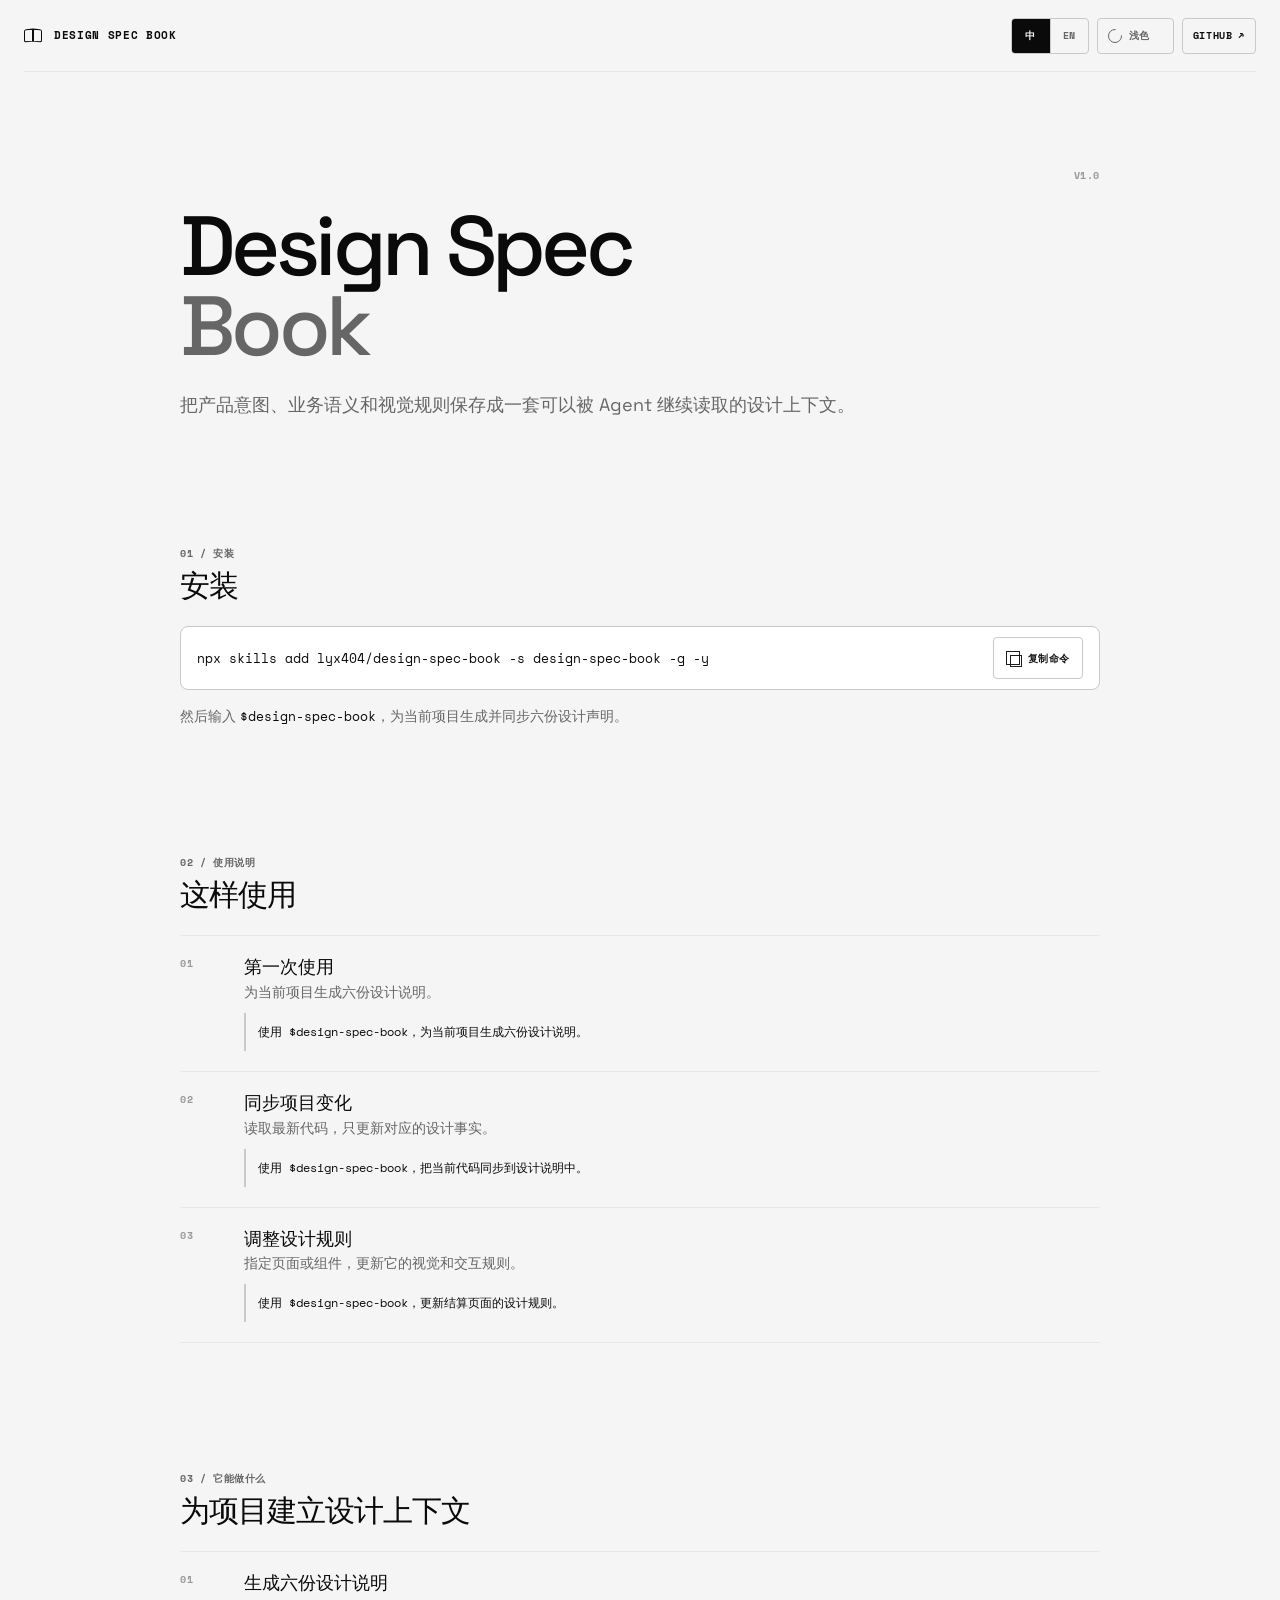
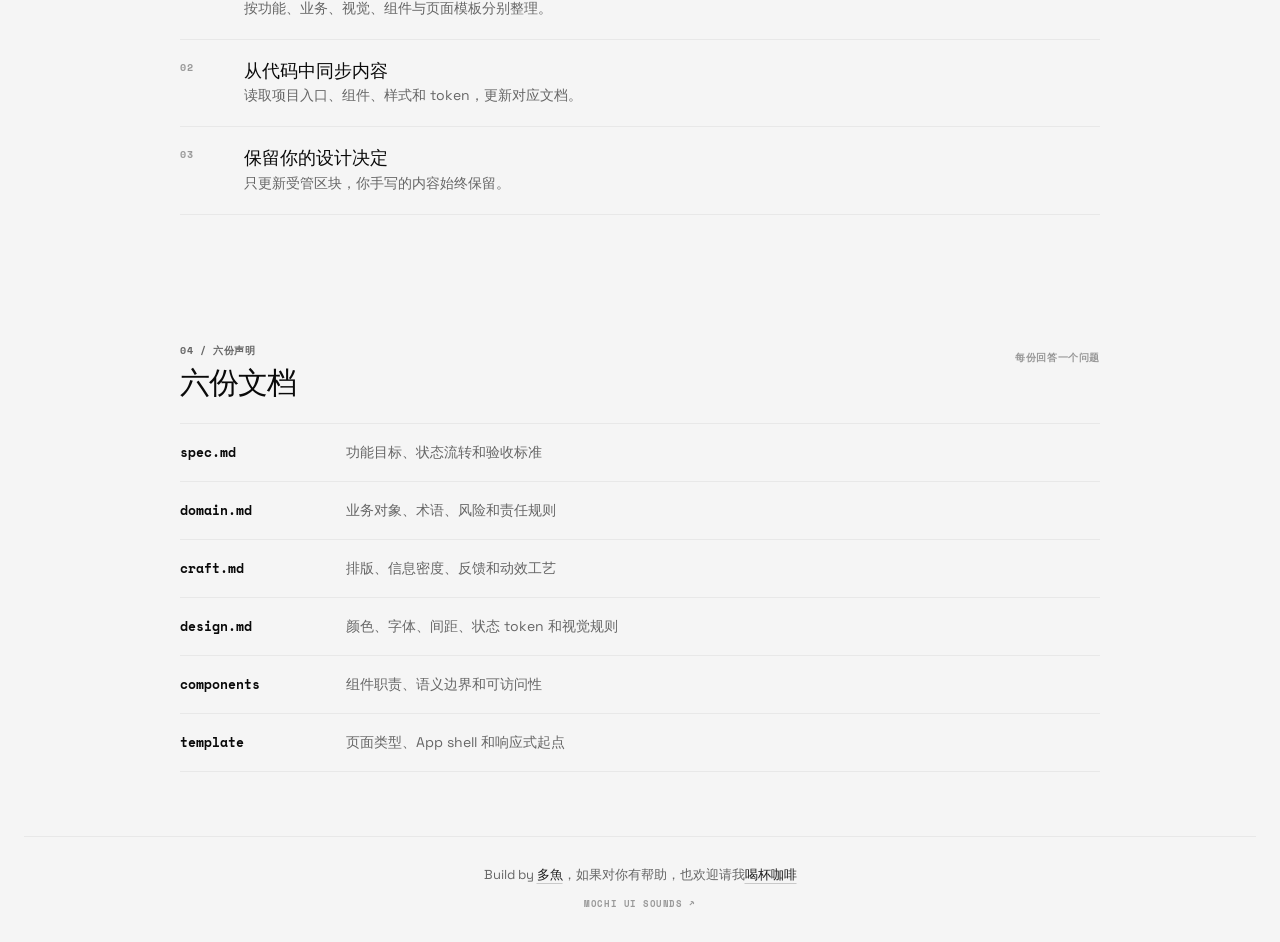
==== commit 8a29fe00: "Publish latest intro site" ====
--- a/index.html
+++ b/index.html
@@ -1,11 +1,11 @@
 <!doctype html>
-<html lang="zh-CN">
+<html lang="zh-CN" data-theme="light">
   <head>
     <meta charset="utf-8">
     <meta name="viewport" content="width=device-width, initial-scale=1">
     <meta name="description" content="Design Spec Book：为 Codex 保存可持续使用的产品设计上下文。">
     <meta name="theme-color" content="#f5f5f5">
-    <title>Design Spec Book / Installation</title>
+    <title data-i18n="documentTitle">Design Spec Book / 安装</title>
     <link rel="preconnect" href="https://fonts.googleapis.com">
     <link rel="preconnect" href="https://fonts.gstatic.com" crossorigin>
     <link href="https://fonts.googleapis.com/css2?family=Space+Grotesk:wght@400;500;600;700&family=Space+Mono:wght@400;700&display=swap" rel="stylesheet">
@@ -13,78 +13,112 @@
   </head>
   <body>
     <header class="topbar">
-      <a class="brand" href="#top" aria-label="Design Spec Book 首页">
-        <span class="brand-mark" aria-hidden="true"><i></i><i></i><i></i><i></i></span>
+      <a class="brand" href="#top" data-i18n-aria="brandAria">
+        <span class="brand-mark" aria-hidden="true"><i></i><i></i></span>
         <span>DESIGN SPEC BOOK</span>
       </a>
-      <nav class="topnav" aria-label="页面导航">
-        <a href="#installation">INSTALL</a>
-        <a href="#declarations">FILES</a>
-        <a class="github-link" href="https://github.com/lyx404/design-spec-book" target="_blank" rel="noreferrer">GITHUB <span aria-hidden="true">↗</span></a>
+      <nav class="topnav" data-i18n-aria="topnavAria">
+        <div class="language-switch" role="group" data-i18n-aria="languageAria">
+          <button class="language-option is-active" type="button" data-language="zh-CN" aria-pressed="true">中</button>
+          <button class="language-option" type="button" data-language="en" aria-pressed="false">EN</button>
+        </div>
+        <button class="theme-toggle" type="button" data-theme-toggle aria-pressed="false" data-i18n-aria="themeAria" data-i18n-title="themeAria">
+          <span class="theme-icon" aria-hidden="true"></span>
+          <span class="theme-label" data-i18n="themeLight">浅色</span>
+        </button>
+        <a class="github-link" href="https://github.com/lyx404/design-spec-book" target="_blank" rel="noreferrer"><span data-i18n="github">GITHUB</span> <span aria-hidden="true">↗</span></a>
       </nav>
     </header>
 
     <main id="top" class="doc-shell">
       <section class="intro" aria-labelledby="page-title">
         <div class="meta-line">
-          <span class="signal-dot" aria-hidden="true"></span>
-          <span>CODEX SKILL / DESIGN CONTEXT</span>
           <span>V1.0</span>
         </div>
         <h1 id="page-title">Design Spec<br><span>Book</span></h1>
-        <p class="lead">把产品意图、业务语义和视觉规则保存成一套可以被 Agent 继续读取的设计上下文。</p>
+        <p class="lead" data-i18n="lead">把产品意图、业务语义和视觉规则保存成一套可以被 Agent 继续读取的设计上下文。</p>
       </section>
 
       <section class="doc-section" id="installation" aria-labelledby="installation-title">
         <div class="section-heading">
           <div>
-            <p class="section-label">01 / INSTALLATION</p>
-            <h2 id="installation-title">安装</h2>
+            <p class="section-label" data-i18n="installationLabel">01 / 安装</p>
+            <h2 id="installation-title" data-i18n="installationTitle">安装</h2>
           </div>
-          <button class="copy-button" type="button" data-copy="npx skills add lyx404/design-spec-book -s design-spec-book -g -y" aria-label="复制安装命令">
+        </div>
+        <div class="command-row">
+          <code>npx skills add lyx404/design-spec-book -s design-spec-book -g -y</code>
+          <button class="copy-button" type="button" data-copy="npx skills add lyx404/design-spec-book -s design-spec-book -g -y" data-i18n-aria="copyAria">
             <span class="copy-icon" aria-hidden="true"></span>
-            <span class="copy-label">COPY COMMAND</span>
+            <span class="copy-label" data-i18n="copyCommand">复制命令</span>
           </button>
         </div>
-        <p class="section-copy">使用短命令安装全局 Skill。安装完成后，在新的 Codex 对话中调用它。</p>
-        <div class="command-row">
-          <code>npx skills add lyx404/design-spec-book -s design-spec-book -g -y</code>
-          <span class="command-status" role="status" aria-live="polite">READY</span>
+        <p class="usage-line"><span data-i18n="usagePrefix">然后输入</span> <code>$design-spec-book</code><span data-i18n="usageSuffix">，为当前项目生成并同步六份设计声明。</span></p>
+      </section>
+
+      <section class="doc-section" id="usage" aria-labelledby="usage-title">
+        <div class="section-heading">
+          <div>
+            <p class="section-label" data-i18n="usageLabel">02 / 使用说明</p>
+            <h2 id="usage-title" data-i18n="usageTitle">这样使用</h2>
+          </div>
         </div>
-        <p class="usage-line">然后输入 <code>$design-spec-book</code>，为当前项目生成并同步六份设计声明。</p>
+        <div class="usage-list">
+          <article class="usage-row">
+            <span class="row-index">01</span>
+            <div>
+              <h3 data-i18n="usage1Title">第一次使用</h3>
+              <p data-i18n="usage1Copy">为当前项目生成六份设计说明。</p>
+              <code data-i18n="usage1Prompt">Use $design-spec-book to create the six design documents for this project.</code>
+            </div>
+          </article>
+          <article class="usage-row">
+            <span class="row-index">02</span>
+            <div>
+              <h3 data-i18n="usage2Title">同步项目变化</h3>
+              <p data-i18n="usage2Copy">读取最新代码，只更新对应的设计事实。</p>
+              <code data-i18n="usage2Prompt">Use $design-spec-book to sync the current codebase into the design documents.</code>
+            </div>
+          </article>
+          <article class="usage-row">
+            <span class="row-index">03</span>
+            <div>
+              <h3 data-i18n="usage3Title">调整设计规则</h3>
+              <p data-i18n="usage3Copy">指定页面或组件，更新它的视觉和交互规则。</p>
+              <code data-i18n="usage3Prompt">Use $design-spec-book to update the design rules for the checkout page.</code>
+            </div>
+          </article>
+        </div>
       </section>
 
       <section class="doc-section" id="features" aria-labelledby="features-title">
         <div class="section-heading">
           <div>
-            <p class="section-label">02 / WHAT IT DOES</p>
-            <h2 id="features-title">它保留什么</h2>
+            <p class="section-label" data-i18n="featuresLabel">03 / 它能做什么</p>
+            <h2 id="features-title" data-i18n="featuresTitle">为项目建立设计上下文</h2>
           </div>
         </div>
         <div class="feature-list">
           <article class="feature-row">
             <span class="row-index">01</span>
             <div>
-              <h3>设计判断</h3>
-              <p>把功能行为、领域语义、视觉系统和页面结构分开记录。</p>
+              <h3 data-i18n="feature1Title">生成六份设计说明</h3>
+              <p data-i18n="feature1Copy">按功能、业务、视觉、组件与页面模板分别整理。</p>
             </div>
-            <span class="row-tag">STRUCTURE</span>
           </article>
           <article class="feature-row">
             <span class="row-index">02</span>
             <div>
-              <h3>项目事实</h3>
-              <p>扫描入口、路由、组件、样式和 token，只同步代码中可观察的事实。</p>
+              <h3 data-i18n="feature2Title">从代码中同步内容</h3>
+              <p data-i18n="feature2Copy">读取项目入口、组件、样式和 token，更新对应文档。</p>
             </div>
-            <span class="row-tag">FACTS</span>
           </article>
           <article class="feature-row">
             <span class="row-index">03</span>
             <div>
-              <h3>人的决定</h3>
-              <p>受管区块之外的内容始终保留，自动同步不会覆盖你的设计判断。</p>
+              <h3 data-i18n="feature3Title">保留你的设计决定</h3>
+              <p data-i18n="feature3Copy">只更新受管区块，你手写的内容始终保留。</p>
             </div>
-            <span class="row-tag">PRESERVED</span>
           </article>
         </div>
       </section>
@@ -92,39 +126,40 @@
       <section class="doc-section" id="declarations" aria-labelledby="declarations-title">
         <div class="section-heading">
           <div>
-            <p class="section-label">03 / SIX DECLARATIONS</p>
-            <h2 id="declarations-title">六份文档</h2>
+            <p class="section-label" data-i18n="declarationsLabel">04 / 六份声明</p>
+            <h2 id="declarations-title" data-i18n="declarationsTitle">六份文档</h2>
           </div>
-          <span class="section-note">ONE QUESTION EACH</span>
+          <span class="section-note" data-i18n="declarationsNote">每份回答一个问题</span>
         </div>
         <div class="declaration-list">
-          <div class="declaration-row"><code>spec.md</code><span>功能目标、状态流转和验收标准</span><span class="row-arrow" aria-hidden="true">→</span></div>
-          <div class="declaration-row"><code>domain.md</code><span>业务对象、术语、风险和责任规则</span><span class="row-arrow" aria-hidden="true">→</span></div>
-          <div class="declaration-row"><code>craft.md</code><span>排版、信息密度、反馈和动效工艺</span><span class="row-arrow" aria-hidden="true">→</span></div>
-          <div class="declaration-row"><code>design.md</code><span>颜色、字体、间距、状态 token 和视觉规则</span><span class="row-arrow" aria-hidden="true">→</span></div>
-          <div class="declaration-row"><code>components</code><span>组件职责、语义边界和可访问性</span><span class="row-arrow" aria-hidden="true">→</span></div>
-          <div class="declaration-row"><code>template</code><span>页面类型、App shell 和响应式起点</span><span class="row-arrow" aria-hidden="true">→</span></div>
+          <div class="declaration-row"><code>spec.md</code><span data-i18n="declarationSpec">功能目标、状态流转和验收标准</span></div>
+          <div class="declaration-row"><code>domain.md</code><span data-i18n="declarationDomain">业务对象、术语、风险和责任规则</span></div>
+          <div class="declaration-row"><code>craft.md</code><span data-i18n="declarationCraft">排版、信息密度、反馈和动效工艺</span></div>
+          <div class="declaration-row"><code>design.md</code><span data-i18n="declarationDesign">颜色、字体、间距、状态 token 和视觉规则</span></div>
+          <div class="declaration-row"><code>components</code><span data-i18n="declarationComponents">组件职责、语义边界和可访问性</span></div>
+          <div class="declaration-row"><code>template</code><span data-i18n="declarationTemplate">页面类型、App shell 和响应式起点</span></div>
         </div>
       </section>
 
-      <section class="doc-section final-section" aria-labelledby="next-title">
-        <div class="section-heading">
-          <div>
-            <p class="section-label">04 / NEXT</p>
-            <h2 id="next-title">从已确认的事实开始。</h2>
-          </div>
-        </div>
-        <div class="final-links">
-          <a href="https://github.com/lyx404/design-spec-book" target="_blank" rel="noreferrer">查看 GitHub 仓库 <span aria-hidden="true">↗</span></a>
-          <a href="https://github.com/lyx404/design-spec-book#readme" target="_blank" rel="noreferrer">阅读 README <span aria-hidden="true">↗</span></a>
-        </div>
-      </section>
     </main>
 
     <footer class="site-footer">
-      <span>DSB / DESIGN SPEC BOOK</span>
-      <span>MIT LICENSE / 2025</span>
+      <p class="footer-credit">
+        <span data-i18n="footerBuildBy">Build by </span>
+        <a href="https://www.xiaohongshu.com/user/profile/63bac95100000000260062bb" target="_blank" rel="noreferrer">多魚</a><span data-i18n="footerSupportPrefix">，如果对你有帮助，也欢迎请我</span><button class="support-link" type="button" data-coffee-open data-i18n-aria="coffeeOpenAria" data-i18n-title="coffeeOpenAria" data-i18n="coffeeAction">喝杯咖啡</button>
+      </p>
+      <div class="footer-meta">
+        <a href="https://mochi-ui-sounds.vercel.app/" target="_blank" rel="noreferrer">Mochi UI Sounds ↗</a>
+      </div>
     </footer>
+
+    <div class="coffee-dialog" data-coffee-dialog hidden aria-hidden="true">
+      <div class="coffee-backdrop" data-coffee-close></div>
+      <section class="coffee-panel" role="dialog" aria-modal="true" data-i18n-aria="coffeeDialogAria">
+        <button class="coffee-close" type="button" data-coffee-close data-i18n-aria="coffeeCloseAria" data-i18n-title="coffeeCloseAria">×</button>
+        <img src="coffee-alipay.png" data-i18n-alt="coffeeImageAlt" alt="支付宝喝杯咖啡图片">
+      </section>
+    </div>
 
     <script src="app.js"></script>
   </body>
--- a/styles.css
+++ b/styles.css
@@ -1,6 +1,7 @@
 :root {
   --bg: #f5f5f5;
   --surface: #ffffff;
+  --surface-raised: #f0f0f0;
   --ink: #0a0a0a;
   --text-primary: #1a1a1a;
   --text-secondary: #666666;
@@ -21,6 +22,18 @@
   --content-width: 920px;
 }
 
+html[data-theme="dark"] {
+  --bg: #000000;
+  --surface: #111111;
+  --surface-raised: #1a1a1a;
+  --ink: #ffffff;
+  --text-primary: #e8e8e8;
+  --text-secondary: #999999;
+  --text-disabled: #666666;
+  --border: #222222;
+  --border-visible: #333333;
+}
+
 * {
   box-sizing: border-box;
 }
@@ -64,8 +77,6 @@
 .section-label,
 .section-note,
 .row-index,
-.row-tag,
-.command-status,
 .site-footer {
   font-family: var(--data-font);
   letter-spacing: .06em;
@@ -82,41 +93,170 @@
 }
 
 .brand-mark {
-  display: grid;
-  grid-template-columns: repeat(2, 5px);
-  gap: 3px;
-  width: 17px;
-  height: 17px;
+  position: relative;
+  display: inline-block;
+  flex: 0 0 18px;
+  width: 18px;
+  height: 15px;
 }
 
 .brand-mark i {
-  width: 5px;
-  height: 5px;
-  background: var(--ink);
+  position: absolute;
+  top: 1px;
+  width: 9px;
+  height: 13px;
+  border: 1px solid currentColor;
+  background: transparent;
+  content: "";
+}
+
+.brand-mark i:first-child {
+  left: 0;
+  border-radius: 2px 0 0 2px;
+  transform: skewY(-5deg);
+}
+
+.brand-mark i:last-child {
+  right: 0;
+  border-radius: 0 2px 2px 0;
+  transform: skewY(5deg);
+}
+
+.brand-mark::before {
+  position: absolute;
+  z-index: 1;
+  top: 2px;
+  left: 50%;
+  width: 1px;
+  height: 12px;
+  background: currentColor;
+  content: "";
+  transform: translateX(-50%);
 }
 
 .topnav {
   display: flex;
   align-items: center;
-  gap: 28px;
+  gap: 8px;
   color: var(--text-secondary);
   font-size: 10px;
   font-weight: 700;
 }
 
-.topnav a {
-  transition: color 180ms ease-out;
+.language-switch,
+.theme-toggle,
+.github-link {
+  min-height: 36px;
+  border: 1px solid var(--border-visible);
+  border-radius: 4px;
+  background: transparent;
+}
+
+.topnav a,
+.topnav button {
+  transition: border-color 180ms ease-out, color 180ms ease-out;
 }
 
 .topnav a:hover,
 .topnav a:focus-visible,
-.final-links a:hover,
-.final-links a:focus-visible {
+.topnav button:hover,
+.topnav button:focus-visible {
   color: var(--accent);
 }
 
 .github-link {
+  display: inline-flex;
+  align-items: center;
+  gap: 6px;
+  padding: 0 10px;
   color: var(--ink);
+}
+
+.language-switch {
+  display: inline-flex;
+  align-items: center;
+  overflow: hidden;
+}
+
+.language-option,
+.theme-toggle {
+  display: inline-flex;
+  align-items: center;
+  justify-content: center;
+  min-height: 36px;
+  border: 0;
+  background: transparent;
+  color: var(--text-secondary);
+  cursor: pointer;
+  font-family: var(--data-font);
+  font-size: 10px;
+  font-weight: 700;
+  letter-spacing: .06em;
+  text-transform: uppercase;
+}
+
+.language-option {
+  min-width: 38px;
+  min-height: 34px;
+  padding: 0 9px;
+}
+
+.language-option + .language-option {
+  border-left: 1px solid var(--border-visible);
+}
+
+.language-option.is-active {
+  background: var(--ink);
+  color: var(--bg);
+}
+
+.theme-toggle {
+  gap: 7px;
+  padding: 0 10px;
+  border: 1px solid var(--border-visible);
+}
+
+.language-switch:hover,
+.language-switch:focus-within,
+.theme-toggle:hover,
+.theme-toggle:focus-visible,
+.github-link:hover,
+.github-link:focus-visible {
+  border-color: var(--border-visible);
+}
+
+.theme-icon {
+  position: relative;
+  display: block;
+  width: 14px;
+  height: 14px;
+  border: 1px solid currentColor;
+  border-radius: 50%;
+}
+
+.theme-icon::after {
+  position: absolute;
+  top: -2px;
+  right: -2px;
+  width: 8px;
+  height: 8px;
+  border-radius: 50%;
+  background: var(--bg);
+  content: "";
+}
+
+html[data-theme="dark"] .theme-icon {
+  border-radius: 2px;
+  transform: rotate(45deg);
+}
+
+html[data-theme="dark"] .theme-icon::after {
+  display: none;
+}
+
+.theme-label {
+  min-width: 34px;
+  text-align: left;
 }
 
 .doc-shell {
@@ -175,7 +315,7 @@
 }
 
 .lead {
-  max-width: 640px;
+  width: 100%;
   margin: 0;
   color: var(--text-secondary);
   font-size: 18px;
@@ -184,7 +324,6 @@
 
 .doc-section {
   padding: var(--space-3xl) 0;
-  border-top: 1px solid var(--border-visible);
 }
 
 .section-heading {
@@ -214,12 +353,6 @@
   font-size: 30px;
   line-height: 1.1;
   letter-spacing: -.035em;
-}
-
-.section-copy {
-  max-width: 650px;
-  margin-bottom: var(--space-lg);
-  color: var(--text-secondary);
 }
 
 .command-row {
@@ -242,14 +375,8 @@
   white-space: nowrap;
 }
 
-.command-status {
+.copy-button {
   flex: 0 0 auto;
-  color: var(--text-disabled);
-  font-size: 10px;
-  font-weight: 700;
-}
-
-.copy-button {
   display: inline-flex;
   align-items: center;
   gap: var(--space-sm);
@@ -304,13 +431,14 @@
 }
 
 .feature-list,
-.declaration-list {
+.declaration-list,
+.usage-list {
   border-top: 1px solid var(--border);
 }
 
 .feature-row {
   display: grid;
-  grid-template-columns: 48px minmax(0, 1fr) 110px;
+  grid-template-columns: 48px minmax(0, 1fr);
   gap: var(--space-md);
   align-items: start;
   padding: 20px 0;
@@ -336,16 +464,43 @@
   font-size: 14px;
 }
 
-.row-tag {
-  justify-self: end;
-  color: var(--text-disabled);
-  font-size: 9px;
-  font-weight: 700;
+.usage-row {
+  display: grid;
+  grid-template-columns: 48px minmax(0, 1fr);
+  gap: var(--space-md);
+  align-items: start;
+  padding: 20px 0;
+  border-bottom: 1px solid var(--border);
+}
+
+.usage-row h3 {
+  margin: 0 0 var(--space-xs);
+  font-size: 18px;
+  line-height: 1.2;
+}
+
+.usage-row p {
+  max-width: 600px;
+  margin: 0 0 10px;
+  color: var(--text-secondary);
+  font-size: 14px;
+}
+
+.usage-row code {
+  display: block;
+  max-width: 760px;
+  padding: 10px 12px;
+  border-left: 2px solid var(--border-visible);
+  color: var(--ink);
+  font-family: var(--data-font);
+  font-size: 12px;
+  line-height: 1.5;
+  overflow-wrap: anywhere;
 }
 
 .declaration-row {
   display: grid;
-  grid-template-columns: 150px minmax(0, 1fr) 28px;
+  grid-template-columns: 150px minmax(0, 1fr);
   gap: var(--space-md);
   align-items: center;
   min-height: 58px;
@@ -364,45 +519,147 @@
   font-size: 14px;
 }
 
-.row-arrow {
-  color: var(--text-disabled) !important;
-  font-size: 18px !important;
-  text-align: right;
-}
-
-.final-section {
-  padding-bottom: var(--space-4xl);
-}
-
-.final-links {
-  display: flex;
-  gap: var(--space-xl);
-  color: var(--text-secondary);
-  font-family: var(--data-font);
-  font-size: 11px;
-  font-weight: 700;
-  letter-spacing: .04em;
-  text-transform: uppercase;
-}
-
-.final-links a {
-  transition: color 180ms ease-out;
-}
-
-.final-links span {
-  margin-left: 6px;
-  color: var(--text-disabled);
-}
-
 .site-footer {
   display: flex;
-  justify-content: space-between;
+  flex-direction: column;
+  align-items: center;
+  justify-content: center;
+  gap: 12px;
   width: min(1280px, calc(100% - 48px));
-  padding: 20px 0 24px;
+  margin: 0 auto;
+  padding: 28px 0 32px;
   border-top: 1px solid var(--border);
   color: var(--text-disabled);
+}
+
+.footer-credit {
+  max-width: 100%;
+  margin: 0;
+  color: var(--text-secondary);
+  font-family: var(--body-font);
+  font-size: 13px;
+  font-weight: 400;
+  letter-spacing: 0;
+  line-height: 1.5;
+  text-align: center;
+  text-transform: none;
+}
+
+.footer-credit a,
+.support-link {
+  color: var(--text-primary);
+  text-decoration: underline;
+  text-decoration-color: var(--border-visible);
+  text-decoration-thickness: 1px;
+  text-underline-offset: 4px;
+  transition: color 180ms ease-out, text-decoration-color 180ms ease-out;
+}
+
+.footer-credit a:hover,
+.footer-credit a:focus-visible,
+.support-link:hover,
+.support-link:focus-visible {
+  color: var(--accent);
+  text-decoration-color: currentColor;
+}
+
+.support-link {
+  padding: 0;
+  border: 0;
+  background: transparent;
+  cursor: pointer;
+  font: inherit;
+}
+
+.footer-meta {
+  display: inline-flex;
+  flex-wrap: wrap;
+  justify-content: center;
+  gap: 12px;
+  color: var(--text-disabled);
+  font-family: var(--data-font);
   font-size: 9px;
   font-weight: 700;
+  letter-spacing: .06em;
+  text-transform: uppercase;
+  text-align: center;
+}
+
+.footer-meta a {
+  color: inherit;
+  text-decoration: none;
+  transition: color 180ms ease-out;
+}
+
+.footer-meta a:hover,
+.footer-meta a:focus-visible {
+  color: var(--accent);
+}
+
+.coffee-dialog[hidden] {
+  display: none;
+}
+
+.coffee-dialog {
+  position: fixed;
+  z-index: 10;
+  inset: 0;
+  display: grid;
+  place-items: center;
+  padding: 24px;
+}
+
+.coffee-backdrop {
+  position: absolute;
+  inset: 0;
+  background: rgba(0, 0, 0, .76);
+}
+
+.coffee-panel {
+  position: relative;
+  z-index: 1;
+  width: min(100%, 420px);
+  padding: 8px;
+  overflow: visible;
+  border: 1px solid var(--border-visible);
+  background: var(--surface);
+}
+
+.coffee-panel img {
+  display: block;
+  width: 100%;
+  height: auto;
+  max-height: calc(100vh - 64px);
+  object-fit: contain;
+}
+
+.coffee-close {
+  position: absolute;
+  z-index: 2;
+  top: -16px;
+  right: -16px;
+  display: grid;
+  width: 32px;
+  height: 32px;
+  place-items: center;
+  border: 1px solid var(--border-visible);
+  border-radius: 4px;
+  background: var(--surface);
+  color: var(--text-primary);
+  cursor: pointer;
+  font-family: var(--data-font);
+  font-size: 20px;
+  line-height: 1;
+}
+
+.coffee-close:hover,
+.coffee-close:focus-visible {
+  border-color: var(--accent);
+  color: var(--accent);
+}
+
+body.dialog-open {
+  overflow: hidden;
 }
 
 :focus-visible {
@@ -417,11 +674,19 @@
   }
 
   .topnav {
-    gap: 14px;
-  }
-
-  .topnav a:not(.github-link) {
+    gap: 4px;
+  }
+
+  .theme-toggle {
+    padding: 0 8px;
+  }
+
+  .theme-label {
     display: none;
+  }
+
+  .github-link {
+    padding: 0 8px;
   }
 
   .doc-shell {
@@ -470,9 +735,8 @@
     grid-template-columns: 36px minmax(0, 1fr);
   }
 
-  .row-tag {
-    grid-column: 2;
-    justify-self: start;
+  .usage-row {
+    grid-template-columns: 36px minmax(0, 1fr);
   }
 
   .declaration-row {
@@ -481,24 +745,29 @@
     padding: 13px 0;
   }
 
-  .row-arrow {
-    display: none;
-  }
-
   .declaration-row span {
     font-size: 13px;
   }
 
-  .final-links {
-    align-items: flex-start;
+  .site-footer {
+    align-items: center;
     flex-direction: column;
-    gap: 16px;
-  }
-
-  .site-footer {
-    align-items: flex-start;
-    flex-direction: column;
-    gap: 8px;
+    justify-content: center;
+    gap: 12px;
+    text-align: center;
+  }
+
+  .footer-credit {
+    padding: 0 8px;
+  }
+
+  .coffee-dialog {
+    padding: 16px;
+  }
+
+  .coffee-close {
+    top: -12px;
+    right: -12px;
   }
 }
 
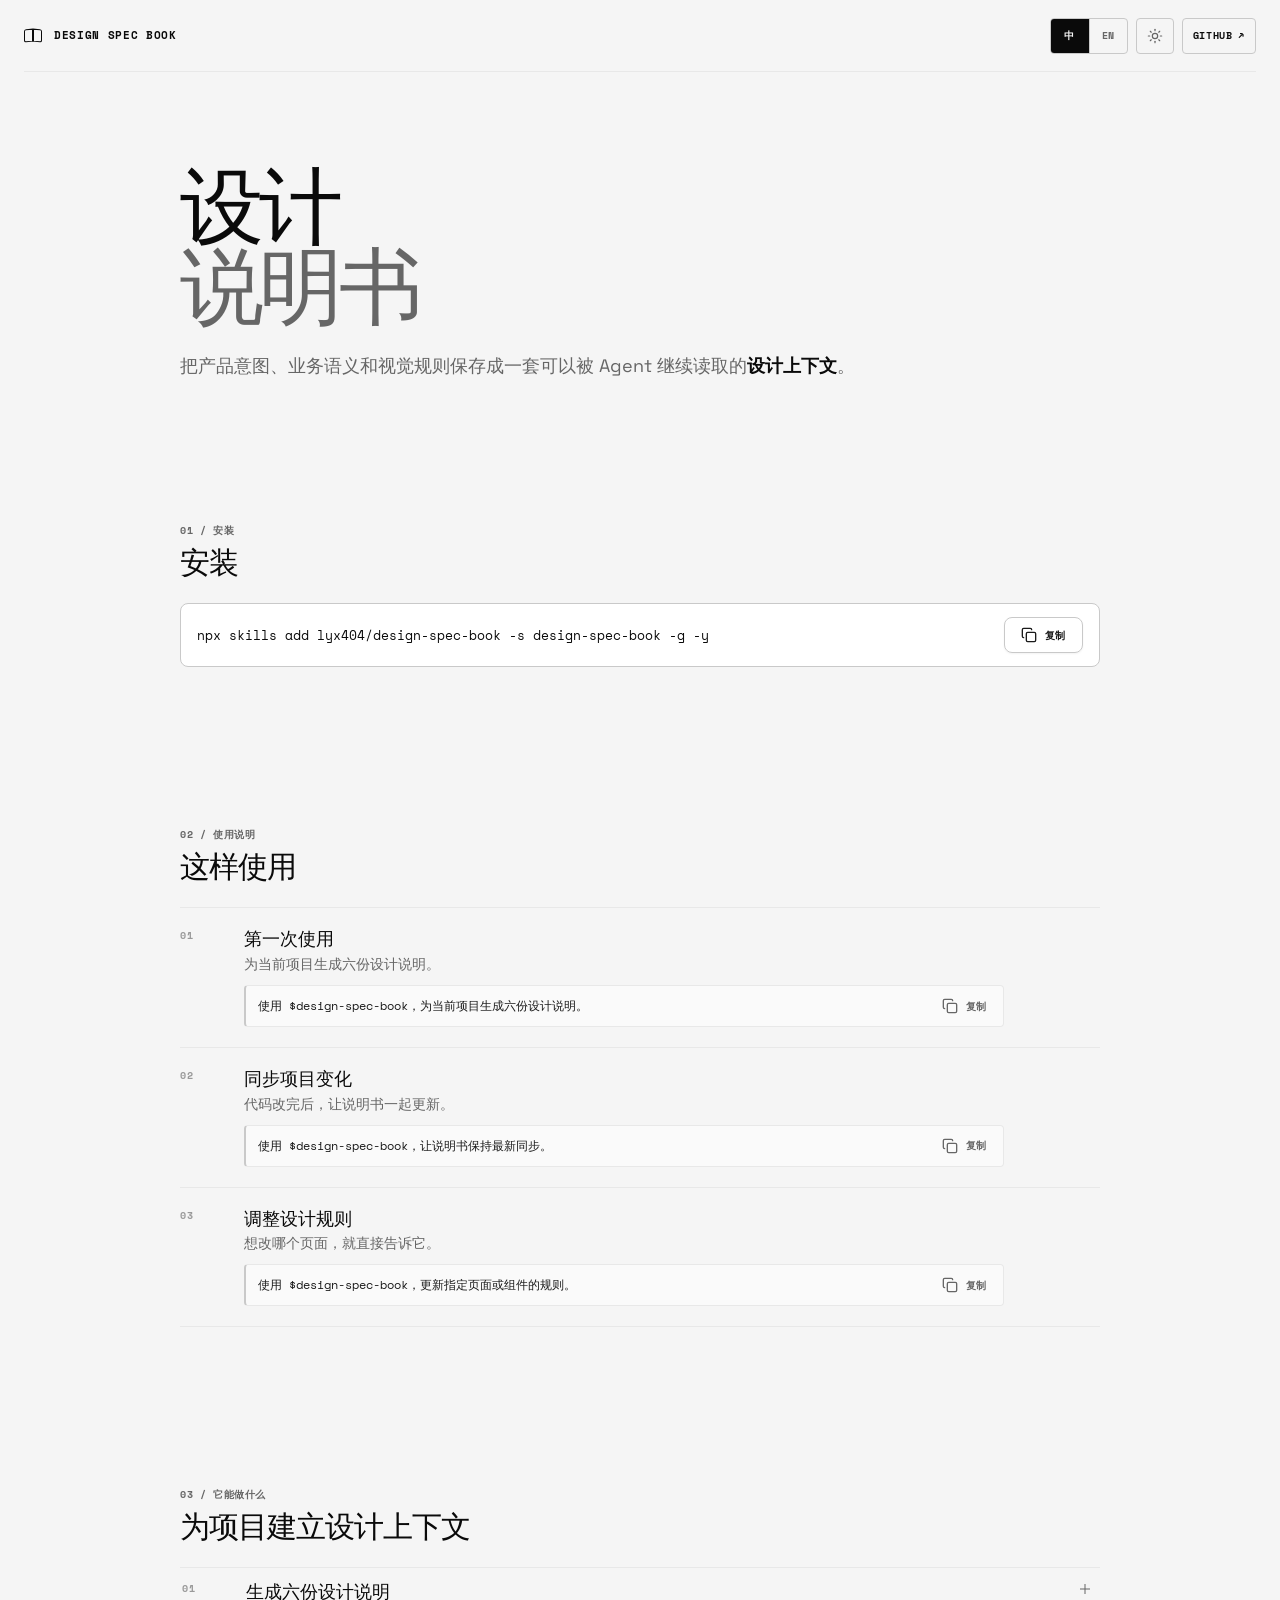
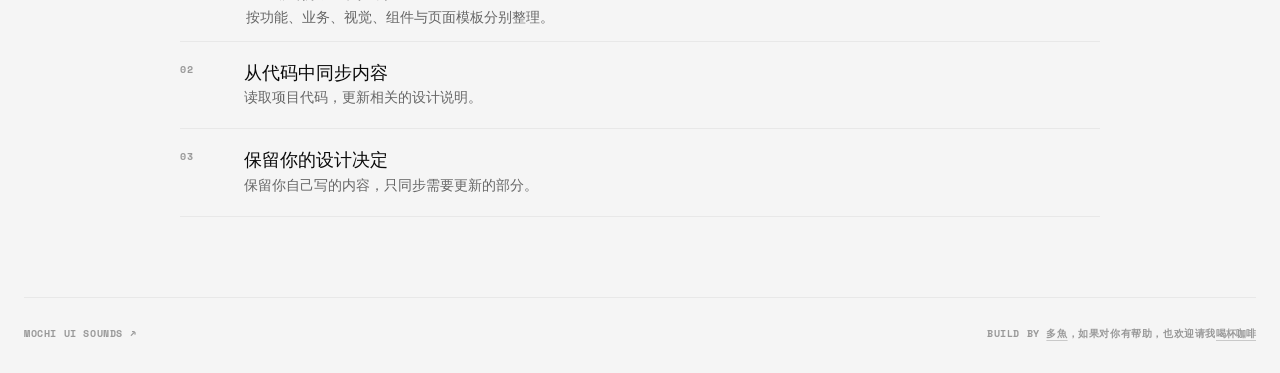
==== commit a1ba7ef4: "Publish latest intro site" ====
--- a/index.html
+++ b/index.html
@@ -23,7 +23,22 @@
           <button class="language-option" type="button" data-language="en" aria-pressed="false">EN</button>
         </div>
         <button class="theme-toggle" type="button" data-theme-toggle aria-pressed="false" data-i18n-aria="themeAria" data-i18n-title="themeAria">
-          <span class="theme-icon" aria-hidden="true"></span>
+          <span class="theme-icon" aria-hidden="true">
+            <svg class="theme-sun" viewBox="0 0 24 24" fill="none" stroke="currentColor" stroke-width="1.8" stroke-linecap="round" stroke-linejoin="round" focusable="false">
+              <circle cx="12" cy="12" r="4"></circle>
+              <path d="M12 2v2"></path>
+              <path d="M12 20v2"></path>
+              <path d="m4.93 4.93 1.41 1.41"></path>
+              <path d="m17.66 17.66 1.41 1.41"></path>
+              <path d="M2 12h2"></path>
+              <path d="M20 12h2"></path>
+              <path d="m6.34 17.66-1.41 1.41"></path>
+              <path d="m19.07 4.93-1.41 1.41"></path>
+            </svg>
+            <svg class="theme-moon" viewBox="0 0 24 24" fill="none" stroke="currentColor" stroke-width="1.8" stroke-linecap="round" stroke-linejoin="round" focusable="false">
+              <path d="M21 12.79A9 9 0 1 1 11.21 3 7 7 0 0 0 21 12.79z"></path>
+            </svg>
+          </span>
           <span class="theme-label" data-i18n="themeLight">浅色</span>
         </button>
         <a class="github-link" href="https://github.com/lyx404/design-spec-book" target="_blank" rel="noreferrer"><span data-i18n="github">GITHUB</span> <span aria-hidden="true">↗</span></a>
@@ -32,11 +47,8 @@
 
     <main id="top" class="doc-shell">
       <section class="intro" aria-labelledby="page-title">
-        <div class="meta-line">
-          <span>V1.0</span>
-        </div>
-        <h1 id="page-title">Design Spec<br><span>Book</span></h1>
-        <p class="lead" data-i18n="lead">把产品意图、业务语义和视觉规则保存成一套可以被 Agent 继续读取的设计上下文。</p>
+        <h1 id="page-title"><span data-i18n="titlePrimary">设计</span><br><span class="title-secondary" data-i18n="titleSecondary">说明书</span></h1>
+        <p class="lead"><span data-i18n="leadPrefix">把产品意图、业务语义和视觉规则保存成一套可以被 Agent 继续读取的</span><span class="lead-highlight" data-i18n="leadHighlight">设计上下文</span><span data-i18n="leadSuffix">。</span></p>
       </section>
 
       <section class="doc-section" id="installation" aria-labelledby="installation-title">
@@ -49,11 +61,22 @@
         <div class="command-row">
           <code>npx skills add lyx404/design-spec-book -s design-spec-book -g -y</code>
           <button class="copy-button" type="button" data-copy="npx skills add lyx404/design-spec-book -s design-spec-book -g -y" data-i18n-aria="copyAria">
-            <span class="copy-icon" aria-hidden="true"></span>
+            <span class="copy-icon" aria-hidden="true">
+              <svg class="copy-svg" viewBox="0 0 24 24" fill="none" stroke="currentColor" stroke-width="2" stroke-linecap="round" stroke-linejoin="round" focusable="false">
+                <rect width="14" height="14" x="8" y="8" rx="2"></rect>
+                <path d="M4 16c-1.1 0-2-.9-2-2V4c0-1.1.9-2 2-2h10c1.1 0 2 .9 2 2"></path>
+              </svg>
+              <svg class="check-svg" viewBox="0 0 24 24" fill="none" stroke="currentColor" stroke-width="2" stroke-linecap="round" stroke-linejoin="round" focusable="false">
+                <path d="m5 12 4 4L19 6"></path>
+              </svg>
+              <svg class="error-svg" viewBox="0 0 24 24" fill="none" stroke="currentColor" stroke-width="2" stroke-linecap="round" stroke-linejoin="round" focusable="false">
+                <path d="M18 6 6 18"></path>
+                <path d="m6 6 12 12"></path>
+              </svg>
+            </span>
             <span class="copy-label" data-i18n="copyCommand">复制命令</span>
           </button>
         </div>
-        <p class="usage-line"><span data-i18n="usagePrefix">然后输入</span> <code>$design-spec-book</code><span data-i18n="usageSuffix">，为当前项目生成并同步六份设计声明。</span></p>
       </section>
 
       <section class="doc-section" id="usage" aria-labelledby="usage-title">
@@ -69,7 +92,13 @@
             <div>
               <h3 data-i18n="usage1Title">第一次使用</h3>
               <p data-i18n="usage1Copy">为当前项目生成六份设计说明。</p>
-              <code data-i18n="usage1Prompt">Use $design-spec-book to create the six design documents for this project.</code>
+              <div class="prompt-row">
+                <code data-i18n="usage1Prompt">使用 $design-spec-book，为当前项目生成六份设计说明。</code>
+                <button class="copy-button prompt-copy" type="button" data-copy="使用 $design-spec-book，为当前项目生成六份设计说明。" data-copy-key="usage1Prompt" data-copy-label-key="copyPrompt" data-copy-aria-key="copyPromptAria" data-copied-label-key="promptCopied" data-copied-aria-key="promptCopiedAria" data-copy-failed-label-key="promptCopyFailed" data-copy-failed-aria-key="promptCopyFailedAria" data-i18n-aria="copyPromptAria">
+                  <span class="copy-icon" aria-hidden="true"><svg class="copy-svg" viewBox="0 0 24 24" fill="none" stroke="currentColor" stroke-width="2" stroke-linecap="round" stroke-linejoin="round" focusable="false"><rect width="14" height="14" x="8" y="8" rx="2"></rect><path d="M4 16c-1.1 0-2-.9-2-2V4c0-1.1.9-2 2-2h10c1.1 0 2 .9 2 2"></path></svg><svg class="check-svg" viewBox="0 0 24 24" fill="none" stroke="currentColor" stroke-width="2" stroke-linecap="round" stroke-linejoin="round" focusable="false"><path d="m5 12 4 4L19 6"></path></svg><svg class="error-svg" viewBox="0 0 24 24" fill="none" stroke="currentColor" stroke-width="2" stroke-linecap="round" stroke-linejoin="round" focusable="false"><path d="M18 6 6 18"></path><path d="m6 6 12 12"></path></svg></span>
+                  <span class="copy-label" data-i18n="copyPrompt">复制</span>
+                </button>
+              </div>
             </div>
           </article>
           <article class="usage-row">
@@ -77,7 +106,13 @@
             <div>
               <h3 data-i18n="usage2Title">同步项目变化</h3>
               <p data-i18n="usage2Copy">读取最新代码，只更新对应的设计事实。</p>
-              <code data-i18n="usage2Prompt">Use $design-spec-book to sync the current codebase into the design documents.</code>
+              <div class="prompt-row">
+                <code data-i18n="usage2Prompt">使用 $design-spec-book，让说明书保持最新同步。</code>
+                <button class="copy-button prompt-copy" type="button" data-copy="使用 $design-spec-book，让说明书保持最新同步。" data-copy-key="usage2Prompt" data-copy-label-key="copyPrompt" data-copy-aria-key="copyPromptAria" data-copied-label-key="promptCopied" data-copied-aria-key="promptCopiedAria" data-copy-failed-label-key="promptCopyFailed" data-copy-failed-aria-key="promptCopyFailedAria" data-i18n-aria="copyPromptAria">
+                  <span class="copy-icon" aria-hidden="true"><svg class="copy-svg" viewBox="0 0 24 24" fill="none" stroke="currentColor" stroke-width="2" stroke-linecap="round" stroke-linejoin="round" focusable="false"><rect width="14" height="14" x="8" y="8" rx="2"></rect><path d="M4 16c-1.1 0-2-.9-2-2V4c0-1.1.9-2 2-2h10c1.1 0 2 .9 2 2"></path></svg><svg class="check-svg" viewBox="0 0 24 24" fill="none" stroke="currentColor" stroke-width="2" stroke-linecap="round" stroke-linejoin="round" focusable="false"><path d="m5 12 4 4L19 6"></path></svg><svg class="error-svg" viewBox="0 0 24 24" fill="none" stroke="currentColor" stroke-width="2" stroke-linecap="round" stroke-linejoin="round" focusable="false"><path d="M18 6 6 18"></path><path d="m6 6 12 12"></path></svg></span>
+                  <span class="copy-label" data-i18n="copyPrompt">复制</span>
+                </button>
+              </div>
             </div>
           </article>
           <article class="usage-row">
@@ -85,7 +120,13 @@
             <div>
               <h3 data-i18n="usage3Title">调整设计规则</h3>
               <p data-i18n="usage3Copy">指定页面或组件，更新它的视觉和交互规则。</p>
-              <code data-i18n="usage3Prompt">Use $design-spec-book to update the design rules for the checkout page.</code>
+              <div class="prompt-row">
+                <code data-i18n="usage3Prompt">使用 $design-spec-book，更新指定页面或组件的规则。</code>
+                <button class="copy-button prompt-copy" type="button" data-copy="使用 $design-spec-book，更新指定页面或组件的规则。" data-copy-key="usage3Prompt" data-copy-label-key="copyPrompt" data-copy-aria-key="copyPromptAria" data-copied-label-key="promptCopied" data-copied-aria-key="promptCopiedAria" data-copy-failed-label-key="promptCopyFailed" data-copy-failed-aria-key="promptCopyFailedAria" data-i18n-aria="copyPromptAria">
+                  <span class="copy-icon" aria-hidden="true"><svg class="copy-svg" viewBox="0 0 24 24" fill="none" stroke="currentColor" stroke-width="2" stroke-linecap="round" stroke-linejoin="round" focusable="false"><rect width="14" height="14" x="8" y="8" rx="2"></rect><path d="M4 16c-1.1 0-2-.9-2-2V4c0-1.1.9-2 2-2h10c1.1 0 2 .9 2 2"></path></svg><svg class="check-svg" viewBox="0 0 24 24" fill="none" stroke="currentColor" stroke-width="2" stroke-linecap="round" stroke-linejoin="round" focusable="false"><path d="m5 12 4 4L19 6"></path></svg><svg class="error-svg" viewBox="0 0 24 24" fill="none" stroke="currentColor" stroke-width="2" stroke-linecap="round" stroke-linejoin="round" focusable="false"><path d="M18 6 6 18"></path><path d="m6 6 12 12"></path></svg></span>
+                  <span class="copy-label" data-i18n="copyPrompt">复制</span>
+                </button>
+              </div>
             </div>
           </article>
         </div>
@@ -99,58 +140,53 @@
           </div>
         </div>
         <div class="feature-list">
-          <article class="feature-row">
-            <span class="row-index">01</span>
-            <div>
+          <article class="feature-row feature-expandable">
+            <button class="feature-trigger" type="button" data-feature-toggle aria-expanded="false" aria-controls="declaration-details" data-i18n-aria="featureExpandAria">
+              <span class="row-index">01</span>
+              <span class="feature-content">
               <h3 data-i18n="feature1Title">生成六份设计说明</h3>
               <p data-i18n="feature1Copy">按功能、业务、视觉、组件与页面模板分别整理。</p>
+              </span>
+              <span class="feature-chevron" aria-hidden="true"></span>
+            </button>
+            <div class="declaration-panel" id="declaration-details" hidden>
+              <div class="declaration-list">
+                <div class="declaration-row"><code>spec.md</code><span data-i18n="declarationSpec">功能目标、状态流转和验收标准</span></div>
+                <div class="declaration-row"><code>domain.md</code><span data-i18n="declarationDomain">业务对象、术语、风险和责任规则</span></div>
+                <div class="declaration-row"><code>craft.md</code><span data-i18n="declarationCraft">排版、信息密度、反馈和动效工艺</span></div>
+                <div class="declaration-row"><code>design.md</code><span data-i18n="declarationDesign">颜色、字体、间距、状态 token 和视觉规则</span></div>
+                <div class="declaration-row"><code>components</code><span data-i18n="declarationComponents">组件职责、语义边界和可访问性</span></div>
+                <div class="declaration-row"><code>template</code><span data-i18n="declarationTemplate">页面类型、App shell 和响应式起点</span></div>
+              </div>
             </div>
           </article>
           <article class="feature-row">
             <span class="row-index">02</span>
             <div>
               <h3 data-i18n="feature2Title">从代码中同步内容</h3>
-              <p data-i18n="feature2Copy">读取项目入口、组件、样式和 token，更新对应文档。</p>
+              <p data-i18n="feature2Copy">读取项目代码，更新相关的设计说明。</p>
             </div>
           </article>
           <article class="feature-row">
             <span class="row-index">03</span>
             <div>
               <h3 data-i18n="feature3Title">保留你的设计决定</h3>
-              <p data-i18n="feature3Copy">只更新受管区块，你手写的内容始终保留。</p>
-            </div>
-          </article>
-        </div>
-      </section>
-
-      <section class="doc-section" id="declarations" aria-labelledby="declarations-title">
-        <div class="section-heading">
-          <div>
-            <p class="section-label" data-i18n="declarationsLabel">04 / 六份声明</p>
-            <h2 id="declarations-title" data-i18n="declarationsTitle">六份文档</h2>
-          </div>
-          <span class="section-note" data-i18n="declarationsNote">每份回答一个问题</span>
-        </div>
-        <div class="declaration-list">
-          <div class="declaration-row"><code>spec.md</code><span data-i18n="declarationSpec">功能目标、状态流转和验收标准</span></div>
-          <div class="declaration-row"><code>domain.md</code><span data-i18n="declarationDomain">业务对象、术语、风险和责任规则</span></div>
-          <div class="declaration-row"><code>craft.md</code><span data-i18n="declarationCraft">排版、信息密度、反馈和动效工艺</span></div>
-          <div class="declaration-row"><code>design.md</code><span data-i18n="declarationDesign">颜色、字体、间距、状态 token 和视觉规则</span></div>
-          <div class="declaration-row"><code>components</code><span data-i18n="declarationComponents">组件职责、语义边界和可访问性</span></div>
-          <div class="declaration-row"><code>template</code><span data-i18n="declarationTemplate">页面类型、App shell 和响应式起点</span></div>
+              <p data-i18n="feature3Copy">保留你自己写的内容，只同步需要更新的部分。</p>
+            </div>
+          </article>
         </div>
       </section>
 
     </main>
 
     <footer class="site-footer">
+      <div class="footer-meta">
+        <a href="https://mochi-ui-sounds.vercel.app/" target="_blank" rel="noreferrer">Mochi UI Sounds ↗</a>
+      </div>
       <p class="footer-credit">
         <span data-i18n="footerBuildBy">Build by </span>
         <a href="https://www.xiaohongshu.com/user/profile/63bac95100000000260062bb" target="_blank" rel="noreferrer">多魚</a><span data-i18n="footerSupportPrefix">，如果对你有帮助，也欢迎请我</span><button class="support-link" type="button" data-coffee-open data-i18n-aria="coffeeOpenAria" data-i18n-title="coffeeOpenAria" data-i18n="coffeeAction">喝杯咖啡</button>
       </p>
-      <div class="footer-meta">
-        <a href="https://mochi-ui-sounds.vercel.app/" target="_blank" rel="noreferrer">Mochi UI Sounds ↗</a>
-      </div>
     </footer>
 
     <div class="coffee-dialog" data-coffee-dialog hidden aria-hidden="true">
--- a/styles.css
+++ b/styles.css
@@ -16,6 +16,7 @@
   --space-xl: 32px;
   --space-2xl: 48px;
   --space-3xl: 64px;
+  --space-section: 80px;
   --space-4xl: 96px;
   --body-font: "Space Grotesk", "DM Sans", system-ui, sans-serif;
   --data-font: "Space Mono", "JetBrains Mono", "SF Mono", monospace;
@@ -73,7 +74,6 @@
 
 .brand,
 .topnav,
-.meta-line,
 .section-label,
 .section-note,
 .row-index,
@@ -226,37 +226,34 @@
 }
 
 .theme-icon {
-  position: relative;
+  display: inline-flex;
+  width: 16px;
+  height: 16px;
+  flex: 0 0 16px;
+  align-items: center;
+  justify-content: center;
+}
+
+.theme-icon svg {
   display: block;
-  width: 14px;
-  height: 14px;
-  border: 1px solid currentColor;
-  border-radius: 50%;
-}
-
-.theme-icon::after {
-  position: absolute;
-  top: -2px;
-  right: -2px;
-  width: 8px;
-  height: 8px;
-  border-radius: 50%;
-  background: var(--bg);
-  content: "";
-}
-
-html[data-theme="dark"] .theme-icon {
-  border-radius: 2px;
-  transform: rotate(45deg);
-}
-
-html[data-theme="dark"] .theme-icon::after {
+  width: 16px;
+  height: 16px;
+}
+
+.theme-moon {
+  display: none !important;
+}
+
+html[data-theme="dark"] .theme-sun {
   display: none;
 }
 
+html[data-theme="dark"] .theme-moon {
+  display: block !important;
+}
+
 .theme-label {
-  min-width: 34px;
-  text-align: left;
+  display: none;
 }
 
 .doc-shell {
@@ -266,21 +263,6 @@
 
 .intro {
   padding: var(--space-4xl) 0 var(--space-3xl);
-}
-
-.meta-line {
-  display: flex;
-  align-items: center;
-  gap: 12px;
-  margin-bottom: var(--space-lg);
-  color: var(--text-secondary);
-  font-size: 10px;
-  font-weight: 700;
-}
-
-.meta-line span:last-child {
-  margin-left: auto;
-  color: var(--text-disabled);
 }
 
 .signal-dot {
@@ -310,7 +292,7 @@
   letter-spacing: -.055em;
 }
 
-h1 span {
+h1 .title-secondary {
   color: var(--text-secondary);
 }
 
@@ -322,8 +304,13 @@
   line-height: 1.55;
 }
 
+.lead-highlight {
+  color: var(--ink);
+  font-weight: 600;
+}
+
 .doc-section {
-  padding: var(--space-3xl) 0;
+  padding: var(--space-section) 0;
 }
 
 .section-heading {
@@ -380,10 +367,10 @@
   display: inline-flex;
   align-items: center;
   gap: var(--space-sm);
-  min-height: 42px;
-  padding: 0 12px;
+  min-height: 36px;
+  padding: 0 16px;
   border: 1px solid var(--border-visible);
-  border-radius: 4px;
+  border-radius: 8px;
   background: transparent;
   color: var(--text-primary);
   cursor: pointer;
@@ -391,6 +378,7 @@
   font-size: 10px;
   font-weight: 700;
   letter-spacing: .06em;
+  box-shadow: 0 1px 2px rgb(0 0 0 / 5%);
   text-transform: uppercase;
   transition: border-color 180ms ease-out, color 180ms ease-out;
 }
@@ -401,33 +389,40 @@
   color: var(--accent);
 }
 
+.copy-button.is-copied,
+.copy-button.is-error {
+  border-color: var(--accent);
+  color: var(--accent);
+}
+
 .copy-icon {
-  position: relative;
-  width: 14px;
-  height: 14px;
-  border: 1px solid currentColor;
-}
-
-.copy-icon::before {
-  position: absolute;
-  top: 3px;
-  left: 3px;
-  width: 10px;
-  height: 10px;
-  border: 1px solid currentColor;
-  content: "";
-}
-
-.usage-line {
-  margin: var(--space-md) 0 0;
-  color: var(--text-secondary);
-  font-size: 14px;
-}
-
-.usage-line code {
-  color: var(--ink);
-  font-family: var(--data-font);
-  font-size: 13px;
+  display: inline-flex;
+  width: 16px;
+  height: 16px;
+  flex: 0 0 16px;
+  align-items: center;
+  justify-content: center;
+}
+
+.copy-icon svg {
+  display: block;
+  width: 16px;
+  height: 16px;
+}
+
+.check-svg,
+.error-svg {
+  display: none !important;
+}
+
+.copy-button.is-copied .copy-svg,
+.copy-button.is-error .copy-svg {
+  display: none;
+}
+
+.copy-button.is-copied .check-svg,
+.copy-button.is-error .error-svg {
+  display: block !important;
 }
 
 .feature-list,
@@ -445,6 +440,83 @@
   border-bottom: 1px solid var(--border);
 }
 
+.feature-row.feature-expandable {
+  padding: 0;
+}
+
+.feature-trigger {
+  position: relative;
+  display: grid;
+  grid-column: 1 / -1;
+  grid-template-columns: 48px minmax(0, 1fr) 18px;
+  gap: var(--space-md);
+  align-items: start;
+  width: 100%;
+  padding: 0;
+  border: 0;
+  background: transparent;
+  color: inherit;
+  cursor: pointer;
+  text-align: left;
+}
+
+.feature-expandable .feature-trigger {
+  padding: 13px 2px;
+  transition: opacity 180ms ease-in-out;
+}
+
+.feature-expandable .feature-trigger:hover,
+.feature-expandable .feature-trigger:focus-visible {
+  opacity: .8;
+}
+
+.feature-content {
+  min-width: 0;
+}
+
+.feature-chevron {
+  position: relative;
+  display: block;
+  width: 10px;
+  height: 10px;
+  margin-top: 3px;
+  color: var(--text-secondary);
+  transform: rotate(0);
+  transition: transform 200ms ease-in-out, color 200ms ease-in-out;
+}
+
+.feature-chevron::before,
+.feature-chevron::after {
+  position: absolute;
+  top: 50%;
+  left: 50%;
+  width: 10px;
+  height: 1px;
+  background: currentColor;
+  content: "";
+  transform: translate(-50%, -50%);
+}
+
+.feature-chevron::after {
+  transform: translate(-50%, -50%) rotate(90deg);
+}
+
+.feature-trigger[aria-expanded="true"] .feature-chevron {
+  color: var(--ink);
+  transform: rotate(45deg);
+}
+
+.declaration-panel {
+  grid-column: 1 / -1;
+  margin-top: 0;
+  padding: 0 2px;
+  border-top: 1px solid var(--border);
+}
+
+.declaration-panel .declaration-list {
+  border-top: 0;
+}
+
 .row-index {
   color: var(--text-disabled);
   font-size: 10px;
@@ -486,18 +558,45 @@
   font-size: 14px;
 }
 
-.usage-row code {
-  display: block;
+.prompt-row {
+  display: flex;
+  align-items: center;
+  justify-content: space-between;
+  gap: var(--space-sm);
   max-width: 760px;
-  padding: 10px 12px;
+  min-height: 42px;
+  padding: 4px 6px 4px 12px;
   border-left: 2px solid var(--border-visible);
-  color: var(--ink);
+  border-top: 1px solid var(--border);
+  border-right: 1px solid var(--border);
+  border-bottom: 1px solid var(--border);
+  border-radius: 4px;
+  background: color-mix(in srgb, var(--surface) 55%, transparent);
+}
+
+.prompt-row code {
+  min-width: 0;
+  color: var(--text-primary);
   font-family: var(--data-font);
   font-size: 12px;
   line-height: 1.5;
   overflow-wrap: anywhere;
 }
 
+.prompt-copy {
+  min-height: 30px;
+  padding: 0 9px;
+  border-color: transparent;
+  box-shadow: none;
+  color: var(--text-secondary);
+}
+
+.prompt-copy:hover,
+.prompt-copy:focus-visible {
+  border-color: var(--border-visible);
+  color: var(--accent);
+}
+
 .declaration-row {
   display: grid;
   grid-template-columns: 150px minmax(0, 1fr);
@@ -505,6 +604,11 @@
   align-items: center;
   min-height: 58px;
   border-bottom: 1px solid var(--border);
+  transition: background-color 180ms ease-in-out;
+}
+
+.declaration-row:hover {
+  background: var(--surface-raised);
 }
 
 .declaration-row code {
@@ -517,14 +621,14 @@
 .declaration-row span {
   color: var(--text-secondary);
   font-size: 14px;
+  text-align: right;
 }
 
 .site-footer {
-  display: flex;
-  flex-direction: column;
-  align-items: center;
-  justify-content: center;
-  gap: 12px;
+  display: grid;
+  grid-template-columns: minmax(0, 1fr) minmax(0, 1fr);
+  align-items: center;
+  gap: var(--space-md);
   width: min(1280px, calc(100% - 48px));
   margin: 0 auto;
   padding: 28px 0 32px;
@@ -533,26 +637,25 @@
 }
 
 .footer-credit {
-  max-width: 100%;
   margin: 0;
-  color: var(--text-secondary);
-  font-family: var(--body-font);
-  font-size: 13px;
-  font-weight: 400;
-  letter-spacing: 0;
+  color: var(--text-disabled);
+  font-family: var(--data-font);
+  font-size: 10px;
+  font-weight: 700;
+  letter-spacing: .06em;
   line-height: 1.5;
-  text-align: center;
-  text-transform: none;
+  text-align: right;
+  text-transform: uppercase;
 }
 
 .footer-credit a,
 .support-link {
-  color: var(--text-primary);
+  color: inherit;
   text-decoration: underline;
   text-decoration-color: var(--border-visible);
   text-decoration-thickness: 1px;
-  text-underline-offset: 4px;
-  transition: color 180ms ease-out, text-decoration-color 180ms ease-out;
+  text-underline-offset: 3px;
+  transition: color 180ms ease-out;
 }
 
 .footer-credit a:hover,
@@ -560,7 +663,6 @@
 .support-link:hover,
 .support-link:focus-visible {
   color: var(--accent);
-  text-decoration-color: currentColor;
 }
 
 .support-link {
@@ -574,15 +676,15 @@
 .footer-meta {
   display: inline-flex;
   flex-wrap: wrap;
-  justify-content: center;
+  justify-content: flex-start;
   gap: 12px;
   color: var(--text-disabled);
   font-family: var(--data-font);
-  font-size: 9px;
+  font-size: 10px;
   font-weight: 700;
   letter-spacing: .06em;
   text-transform: uppercase;
-  text-align: center;
+  text-align: left;
 }
 
 .footer-meta a {
@@ -735,6 +837,10 @@
     grid-template-columns: 36px minmax(0, 1fr);
   }
 
+  .feature-trigger {
+    grid-template-columns: 36px minmax(0, 1fr) 16px;
+  }
+
   .usage-row {
     grid-template-columns: 36px minmax(0, 1fr);
   }
@@ -750,15 +856,13 @@
   }
 
   .site-footer {
-    align-items: center;
-    flex-direction: column;
-    justify-content: center;
-    gap: 12px;
-    text-align: center;
+    grid-template-columns: 1fr;
+    align-items: start;
+    gap: var(--space-sm);
   }
 
   .footer-credit {
-    padding: 0 8px;
+    text-align: left;
   }
 
   .coffee-dialog {
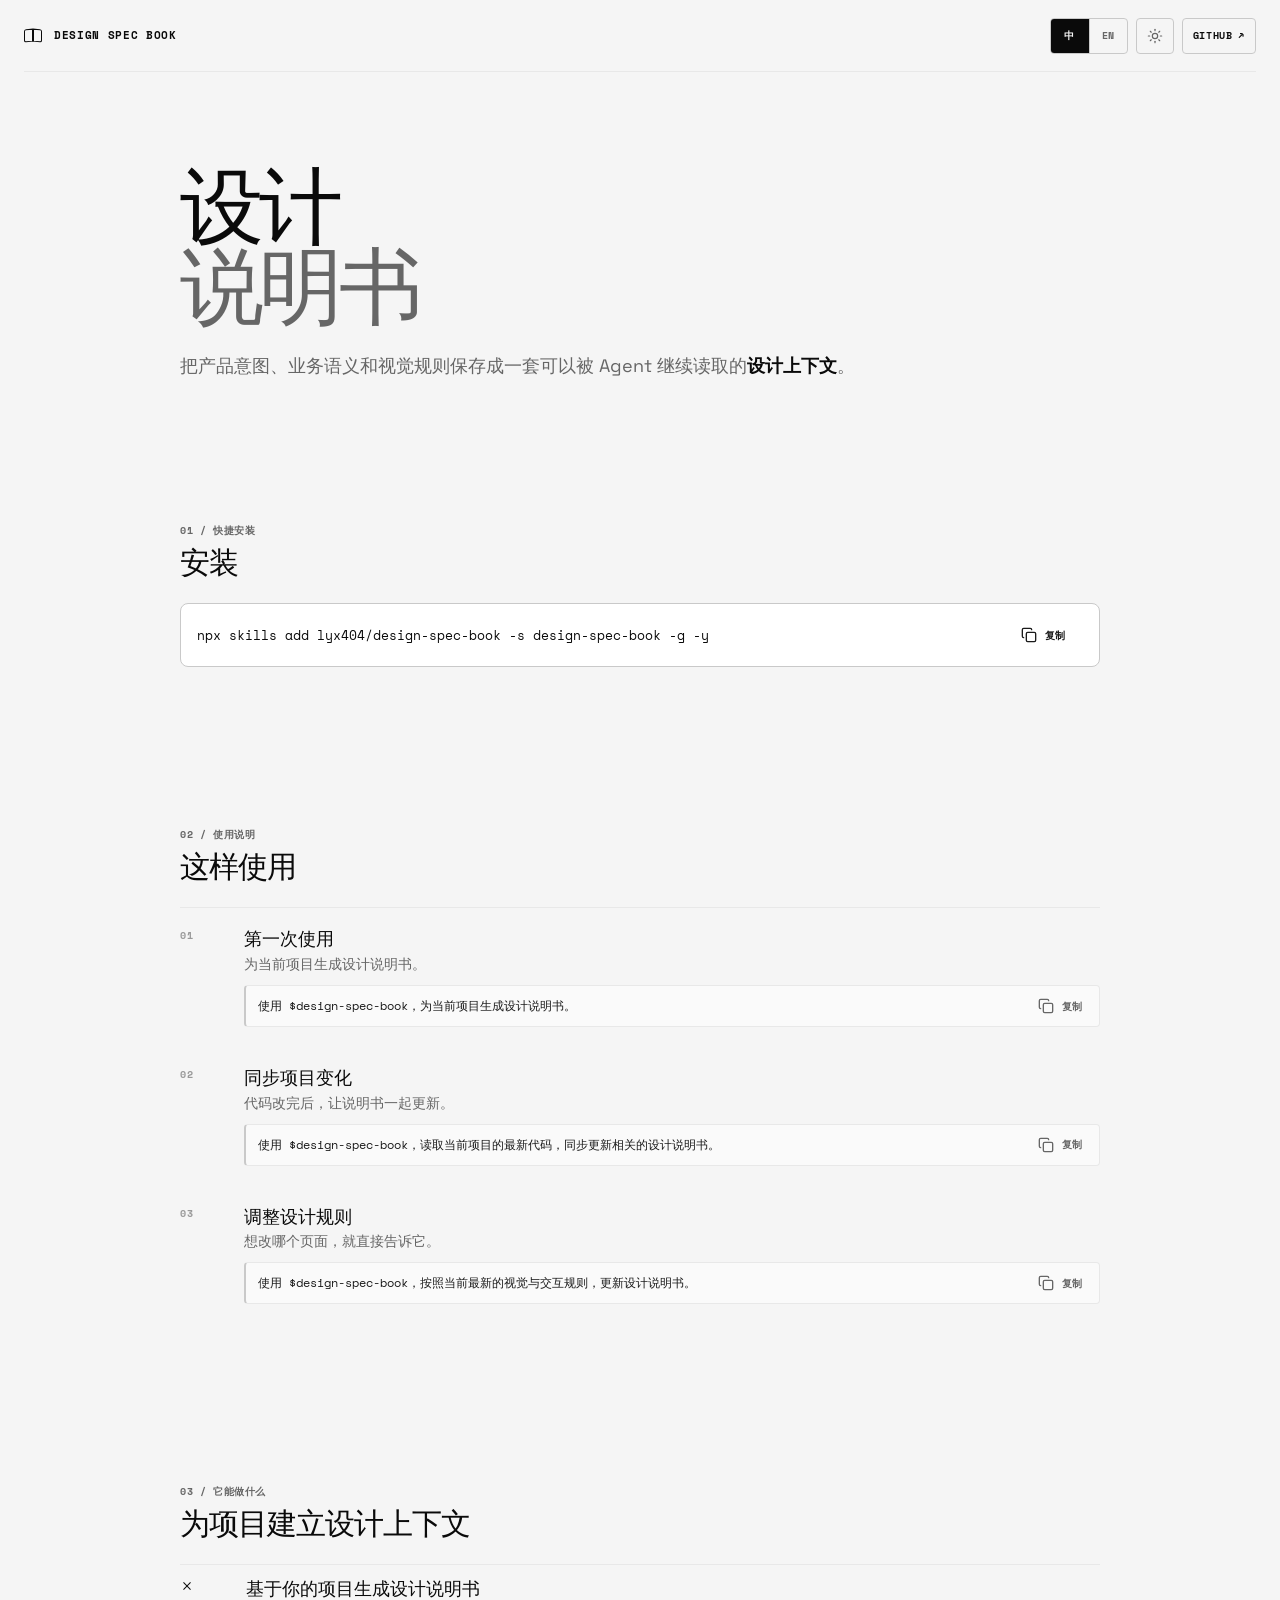
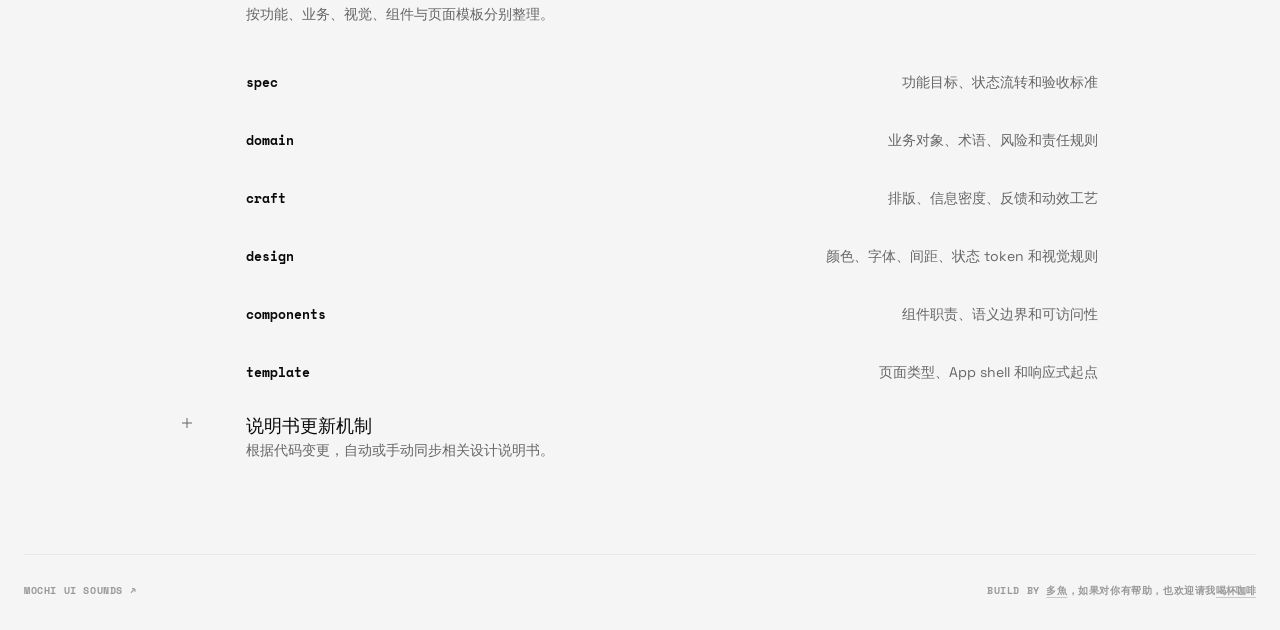
==== commit 703c0ff7: "Publish latest site" ====
--- a/index.html
+++ b/index.html
@@ -54,7 +54,7 @@
       <section class="doc-section" id="installation" aria-labelledby="installation-title">
         <div class="section-heading">
           <div>
-            <p class="section-label" data-i18n="installationLabel">01 / 安装</p>
+            <p class="section-label" data-i18n="installationLabel">01 / 快捷安装</p>
             <h2 id="installation-title" data-i18n="installationTitle">安装</h2>
           </div>
         </div>
@@ -91,10 +91,10 @@
             <span class="row-index">01</span>
             <div>
               <h3 data-i18n="usage1Title">第一次使用</h3>
-              <p data-i18n="usage1Copy">为当前项目生成六份设计说明。</p>
+              <p data-i18n="usage1Copy">为当前项目生成设计说明书。</p>
               <div class="prompt-row">
-                <code data-i18n="usage1Prompt">使用 $design-spec-book，为当前项目生成六份设计说明。</code>
-                <button class="copy-button prompt-copy" type="button" data-copy="使用 $design-spec-book，为当前项目生成六份设计说明。" data-copy-key="usage1Prompt" data-copy-label-key="copyPrompt" data-copy-aria-key="copyPromptAria" data-copied-label-key="promptCopied" data-copied-aria-key="promptCopiedAria" data-copy-failed-label-key="promptCopyFailed" data-copy-failed-aria-key="promptCopyFailedAria" data-i18n-aria="copyPromptAria">
+                <code data-i18n="usage1Prompt">使用 $design-spec-book，为当前项目生成设计说明书。</code>
+                <button class="copy-button prompt-copy" type="button" data-copy="使用 $design-spec-book，为当前项目生成设计说明书。" data-copy-key="usage1Prompt" data-copy-label-key="copyPrompt" data-copy-aria-key="copyPromptAria" data-copied-label-key="promptCopied" data-copied-aria-key="promptCopiedAria" data-copy-failed-label-key="promptCopyFailed" data-copy-failed-aria-key="promptCopyFailedAria" data-i18n-aria="copyPromptAria">
                   <span class="copy-icon" aria-hidden="true"><svg class="copy-svg" viewBox="0 0 24 24" fill="none" stroke="currentColor" stroke-width="2" stroke-linecap="round" stroke-linejoin="round" focusable="false"><rect width="14" height="14" x="8" y="8" rx="2"></rect><path d="M4 16c-1.1 0-2-.9-2-2V4c0-1.1.9-2 2-2h10c1.1 0 2 .9 2 2"></path></svg><svg class="check-svg" viewBox="0 0 24 24" fill="none" stroke="currentColor" stroke-width="2" stroke-linecap="round" stroke-linejoin="round" focusable="false"><path d="m5 12 4 4L19 6"></path></svg><svg class="error-svg" viewBox="0 0 24 24" fill="none" stroke="currentColor" stroke-width="2" stroke-linecap="round" stroke-linejoin="round" focusable="false"><path d="M18 6 6 18"></path><path d="m6 6 12 12"></path></svg></span>
                   <span class="copy-label" data-i18n="copyPrompt">复制</span>
                 </button>
@@ -107,8 +107,8 @@
               <h3 data-i18n="usage2Title">同步项目变化</h3>
               <p data-i18n="usage2Copy">读取最新代码，只更新对应的设计事实。</p>
               <div class="prompt-row">
-                <code data-i18n="usage2Prompt">使用 $design-spec-book，让说明书保持最新同步。</code>
-                <button class="copy-button prompt-copy" type="button" data-copy="使用 $design-spec-book，让说明书保持最新同步。" data-copy-key="usage2Prompt" data-copy-label-key="copyPrompt" data-copy-aria-key="copyPromptAria" data-copied-label-key="promptCopied" data-copied-aria-key="promptCopiedAria" data-copy-failed-label-key="promptCopyFailed" data-copy-failed-aria-key="promptCopyFailedAria" data-i18n-aria="copyPromptAria">
+                <code data-i18n="usage2Prompt">使用 $design-spec-book，读取当前项目的最新代码，同步更新相关的设计说明书。</code>
+                <button class="copy-button prompt-copy" type="button" data-copy="使用 $design-spec-book，读取当前项目的最新代码，同步更新相关的设计说明书。" data-copy-key="usage2Prompt" data-copy-label-key="copyPrompt" data-copy-aria-key="copyPromptAria" data-copied-label-key="promptCopied" data-copied-aria-key="promptCopiedAria" data-copy-failed-label-key="promptCopyFailed" data-copy-failed-aria-key="promptCopyFailedAria" data-i18n-aria="copyPromptAria">
                   <span class="copy-icon" aria-hidden="true"><svg class="copy-svg" viewBox="0 0 24 24" fill="none" stroke="currentColor" stroke-width="2" stroke-linecap="round" stroke-linejoin="round" focusable="false"><rect width="14" height="14" x="8" y="8" rx="2"></rect><path d="M4 16c-1.1 0-2-.9-2-2V4c0-1.1.9-2 2-2h10c1.1 0 2 .9 2 2"></path></svg><svg class="check-svg" viewBox="0 0 24 24" fill="none" stroke="currentColor" stroke-width="2" stroke-linecap="round" stroke-linejoin="round" focusable="false"><path d="m5 12 4 4L19 6"></path></svg><svg class="error-svg" viewBox="0 0 24 24" fill="none" stroke="currentColor" stroke-width="2" stroke-linecap="round" stroke-linejoin="round" focusable="false"><path d="M18 6 6 18"></path><path d="m6 6 12 12"></path></svg></span>
                   <span class="copy-label" data-i18n="copyPrompt">复制</span>
                 </button>
@@ -121,8 +121,8 @@
               <h3 data-i18n="usage3Title">调整设计规则</h3>
               <p data-i18n="usage3Copy">指定页面或组件，更新它的视觉和交互规则。</p>
               <div class="prompt-row">
-                <code data-i18n="usage3Prompt">使用 $design-spec-book，更新指定页面或组件的规则。</code>
-                <button class="copy-button prompt-copy" type="button" data-copy="使用 $design-spec-book，更新指定页面或组件的规则。" data-copy-key="usage3Prompt" data-copy-label-key="copyPrompt" data-copy-aria-key="copyPromptAria" data-copied-label-key="promptCopied" data-copied-aria-key="promptCopiedAria" data-copy-failed-label-key="promptCopyFailed" data-copy-failed-aria-key="promptCopyFailedAria" data-i18n-aria="copyPromptAria">
+                <code data-i18n="usage3Prompt">使用 $design-spec-book，按照当前最新的视觉与交互规则，更新设计说明书。</code>
+                <button class="copy-button prompt-copy" type="button" data-copy="使用 $design-spec-book，按照当前最新的视觉与交互规则，更新设计说明书。" data-copy-key="usage3Prompt" data-copy-label-key="copyPrompt" data-copy-aria-key="copyPromptAria" data-copied-label-key="promptCopied" data-copied-aria-key="promptCopiedAria" data-copy-failed-label-key="promptCopyFailed" data-copy-failed-aria-key="promptCopyFailedAria" data-i18n-aria="copyPromptAria">
                   <span class="copy-icon" aria-hidden="true"><svg class="copy-svg" viewBox="0 0 24 24" fill="none" stroke="currentColor" stroke-width="2" stroke-linecap="round" stroke-linejoin="round" focusable="false"><rect width="14" height="14" x="8" y="8" rx="2"></rect><path d="M4 16c-1.1 0-2-.9-2-2V4c0-1.1.9-2 2-2h10c1.1 0 2 .9 2 2"></path></svg><svg class="check-svg" viewBox="0 0 24 24" fill="none" stroke="currentColor" stroke-width="2" stroke-linecap="round" stroke-linejoin="round" focusable="false"><path d="m5 12 4 4L19 6"></path></svg><svg class="error-svg" viewBox="0 0 24 24" fill="none" stroke="currentColor" stroke-width="2" stroke-linecap="round" stroke-linejoin="round" focusable="false"><path d="M18 6 6 18"></path><path d="m6 6 12 12"></path></svg></span>
                   <span class="copy-label" data-i18n="copyPrompt">复制</span>
                 </button>
@@ -141,37 +141,40 @@
         </div>
         <div class="feature-list">
           <article class="feature-row feature-expandable">
-            <button class="feature-trigger" type="button" data-feature-toggle aria-expanded="false" aria-controls="declaration-details" data-i18n-aria="featureExpandAria">
-              <span class="row-index">01</span>
+            <button class="feature-trigger" type="button" data-feature-toggle aria-expanded="true" aria-controls="declaration-details" data-i18n-aria="featureExpandAria">
+              <span class="row-index" aria-hidden="true"></span>
               <span class="feature-content">
-              <h3 data-i18n="feature1Title">生成六份设计说明</h3>
+              <h3 data-i18n="feature1Title">基于你的项目生成设计说明书</h3>
               <p data-i18n="feature1Copy">按功能、业务、视觉、组件与页面模板分别整理。</p>
               </span>
               <span class="feature-chevron" aria-hidden="true"></span>
             </button>
-            <div class="declaration-panel" id="declaration-details" hidden>
+            <div class="declaration-panel" id="declaration-details">
               <div class="declaration-list">
-                <div class="declaration-row"><code>spec.md</code><span data-i18n="declarationSpec">功能目标、状态流转和验收标准</span></div>
-                <div class="declaration-row"><code>domain.md</code><span data-i18n="declarationDomain">业务对象、术语、风险和责任规则</span></div>
-                <div class="declaration-row"><code>craft.md</code><span data-i18n="declarationCraft">排版、信息密度、反馈和动效工艺</span></div>
-                <div class="declaration-row"><code>design.md</code><span data-i18n="declarationDesign">颜色、字体、间距、状态 token 和视觉规则</span></div>
+                <div class="declaration-row"><code>spec</code><span data-i18n="declarationSpec">功能目标、状态流转和验收标准</span></div>
+                <div class="declaration-row"><code>domain</code><span data-i18n="declarationDomain">业务对象、术语、风险和责任规则</span></div>
+                <div class="declaration-row"><code>craft</code><span data-i18n="declarationCraft">排版、信息密度、反馈和动效工艺</span></div>
+                <div class="declaration-row"><code>design</code><span data-i18n="declarationDesign">颜色、字体、间距、状态 token 和视觉规则</span></div>
                 <div class="declaration-row"><code>components</code><span data-i18n="declarationComponents">组件职责、语义边界和可访问性</span></div>
                 <div class="declaration-row"><code>template</code><span data-i18n="declarationTemplate">页面类型、App shell 和响应式起点</span></div>
               </div>
             </div>
           </article>
-          <article class="feature-row">
-            <span class="row-index">02</span>
-            <div>
-              <h3 data-i18n="feature2Title">从代码中同步内容</h3>
-              <p data-i18n="feature2Copy">读取项目代码，更新相关的设计说明。</p>
-            </div>
-          </article>
-          <article class="feature-row">
-            <span class="row-index">03</span>
-            <div>
-              <h3 data-i18n="feature3Title">保留你的设计决定</h3>
-              <p data-i18n="feature3Copy">保留你自己写的内容，只同步需要更新的部分。</p>
+          <article class="feature-row feature-expandable">
+            <button class="feature-trigger" type="button" data-feature-toggle aria-expanded="false" aria-controls="update-mechanism-details" data-i18n-aria="featureExpandAria">
+              <span class="row-index" aria-hidden="true"></span>
+              <span class="feature-content">
+                <h3 data-i18n="feature2Title">说明书更新机制</h3>
+                <p data-i18n="feature2Copy">根据代码变更，自动或手动同步相关设计说明书。</p>
+              </span>
+              <span class="feature-chevron" aria-hidden="true"></span>
+            </button>
+            <div class="declaration-panel" id="update-mechanism-details" hidden>
+              <div class="declaration-list">
+                <div class="declaration-row"><code data-i18n="mechanismDetect">→ 自动更新</code><span data-i18n="mechanismDetectCopy">代码变更静默期结束后，自动同步受影响的设计说明书</span></div>
+                <div class="declaration-row"><code data-i18n="mechanismMap">→ 手动更新</code><span data-i18n="mechanismMapCopy">用户发起同步请求后，立即检查代码变更并更新相关内容</span></div>
+                <div class="declaration-row"><code data-i18n="mechanismPreserve">→ 中间工作状态</code><span data-i18n="mechanismPreserveCopy">持续修改期间，仅记录待同步变更，不改写正式设计说明书</span></div>
+              </div>
             </div>
           </article>
         </div>
--- a/styles.css
+++ b/styles.css
@@ -63,6 +63,10 @@
 }
 
 .topbar {
+  position: fixed;
+  top: 0;
+  left: 50%;
+  z-index: 20;
   display: flex;
   align-items: center;
   justify-content: space-between;
@@ -70,6 +74,10 @@
   min-height: 72px;
   margin: 0 auto;
   border-bottom: 1px solid var(--border);
+  background: color-mix(in srgb, var(--bg) 80%, transparent);
+  -webkit-backdrop-filter: blur(10px);
+  backdrop-filter: blur(10px);
+  transform: translateX(-50%);
 }
 
 .brand,
@@ -259,6 +267,7 @@
 .doc-shell {
   width: min(var(--content-width), calc(100% - 48px));
   margin: 0 auto;
+  padding-top: 72px;
 }
 
 .intro {
@@ -383,6 +392,11 @@
   transition: border-color 180ms ease-out, color 180ms ease-out;
 }
 
+.command-row > .copy-button {
+  border-color: transparent;
+  box-shadow: none;
+}
+
 .copy-button:hover,
 .copy-button:focus-visible {
   border-color: var(--ink);
@@ -437,7 +451,6 @@
   gap: var(--space-md);
   align-items: start;
   padding: 20px 0;
-  border-bottom: 1px solid var(--border);
 }
 
 .feature-row.feature-expandable {
@@ -448,7 +461,7 @@
   position: relative;
   display: grid;
   grid-column: 1 / -1;
-  grid-template-columns: 48px minmax(0, 1fr) 18px;
+  grid-template-columns: 48px minmax(0, 1fr);
   gap: var(--space-md);
   align-items: start;
   width: 100%;
@@ -460,18 +473,23 @@
   text-align: left;
 }
 
+.feature-trigger > .row-index {
+  display: none;
+}
+
 .feature-expandable .feature-trigger {
   padding: 13px 2px;
-  transition: opacity 180ms ease-in-out;
+  transition: background-color 180ms ease-in-out;
 }
 
 .feature-expandable .feature-trigger:hover,
 .feature-expandable .feature-trigger:focus-visible {
-  opacity: .8;
+  background: var(--surface-raised);
 }
 
 .feature-content {
   min-width: 0;
+  grid-column: 2;
 }
 
 .feature-chevron {
@@ -480,6 +498,9 @@
   width: 10px;
   height: 10px;
   margin-top: 3px;
+  grid-column: 1;
+  grid-row: 1;
+  justify-self: start;
   color: var(--text-secondary);
   transform: rotate(0);
   transition: transform 200ms ease-in-out, color 200ms ease-in-out;
@@ -517,6 +538,22 @@
   border-top: 0;
 }
 
+#declaration-details {
+  border-top: 0;
+}
+
+#declaration-details .declaration-row {
+  border-bottom: 0;
+}
+
+#update-mechanism-details {
+  border-top: 0;
+}
+
+#update-mechanism-details .declaration-row {
+  border-bottom: 0;
+}
+
 .row-index {
   color: var(--text-disabled);
   font-size: 10px;
@@ -542,7 +579,6 @@
   gap: var(--space-md);
   align-items: start;
   padding: 20px 0;
-  border-bottom: 1px solid var(--border);
 }
 
 .usage-row h3 {
@@ -563,7 +599,7 @@
   align-items: center;
   justify-content: space-between;
   gap: var(--space-sm);
-  max-width: 760px;
+  width: 100%;
   min-height: 42px;
   padding: 4px 6px 4px 12px;
   border-left: 2px solid var(--border-visible);
@@ -603,12 +639,8 @@
   gap: var(--space-md);
   align-items: center;
   min-height: 58px;
+  padding-left: calc(48px + var(--space-md));
   border-bottom: 1px solid var(--border);
-  transition: background-color 180ms ease-in-out;
-}
-
-.declaration-row:hover {
-  background: var(--surface-raised);
 }
 
 .declaration-row code {
@@ -838,7 +870,7 @@
   }
 
   .feature-trigger {
-    grid-template-columns: 36px minmax(0, 1fr) 16px;
+    grid-template-columns: 36px minmax(0, 1fr);
   }
 
   .usage-row {
@@ -848,7 +880,7 @@
   .declaration-row {
     grid-template-columns: minmax(112px, .45fr) minmax(0, 1fr);
     gap: 12px;
-    padding: 13px 0;
+    padding: 13px 0 13px calc(36px + var(--space-md));
   }
 
   .declaration-row span {
